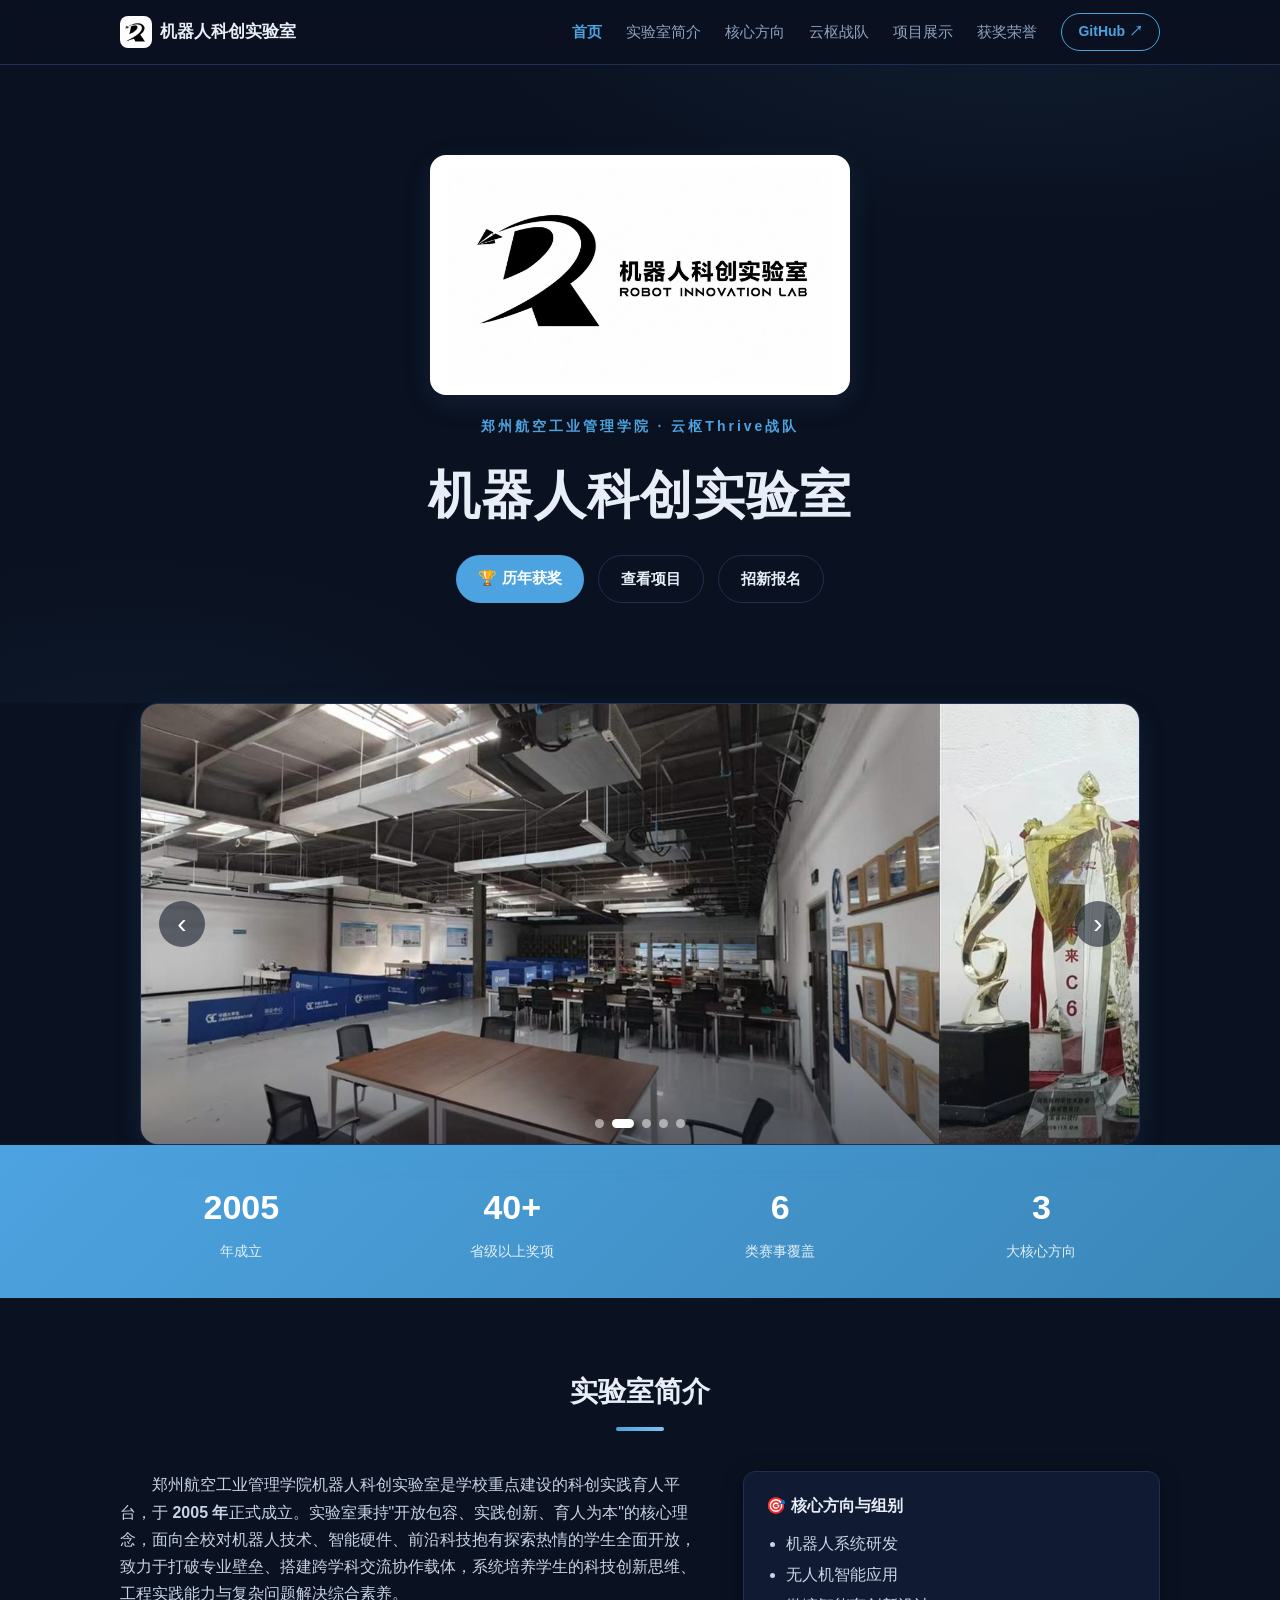
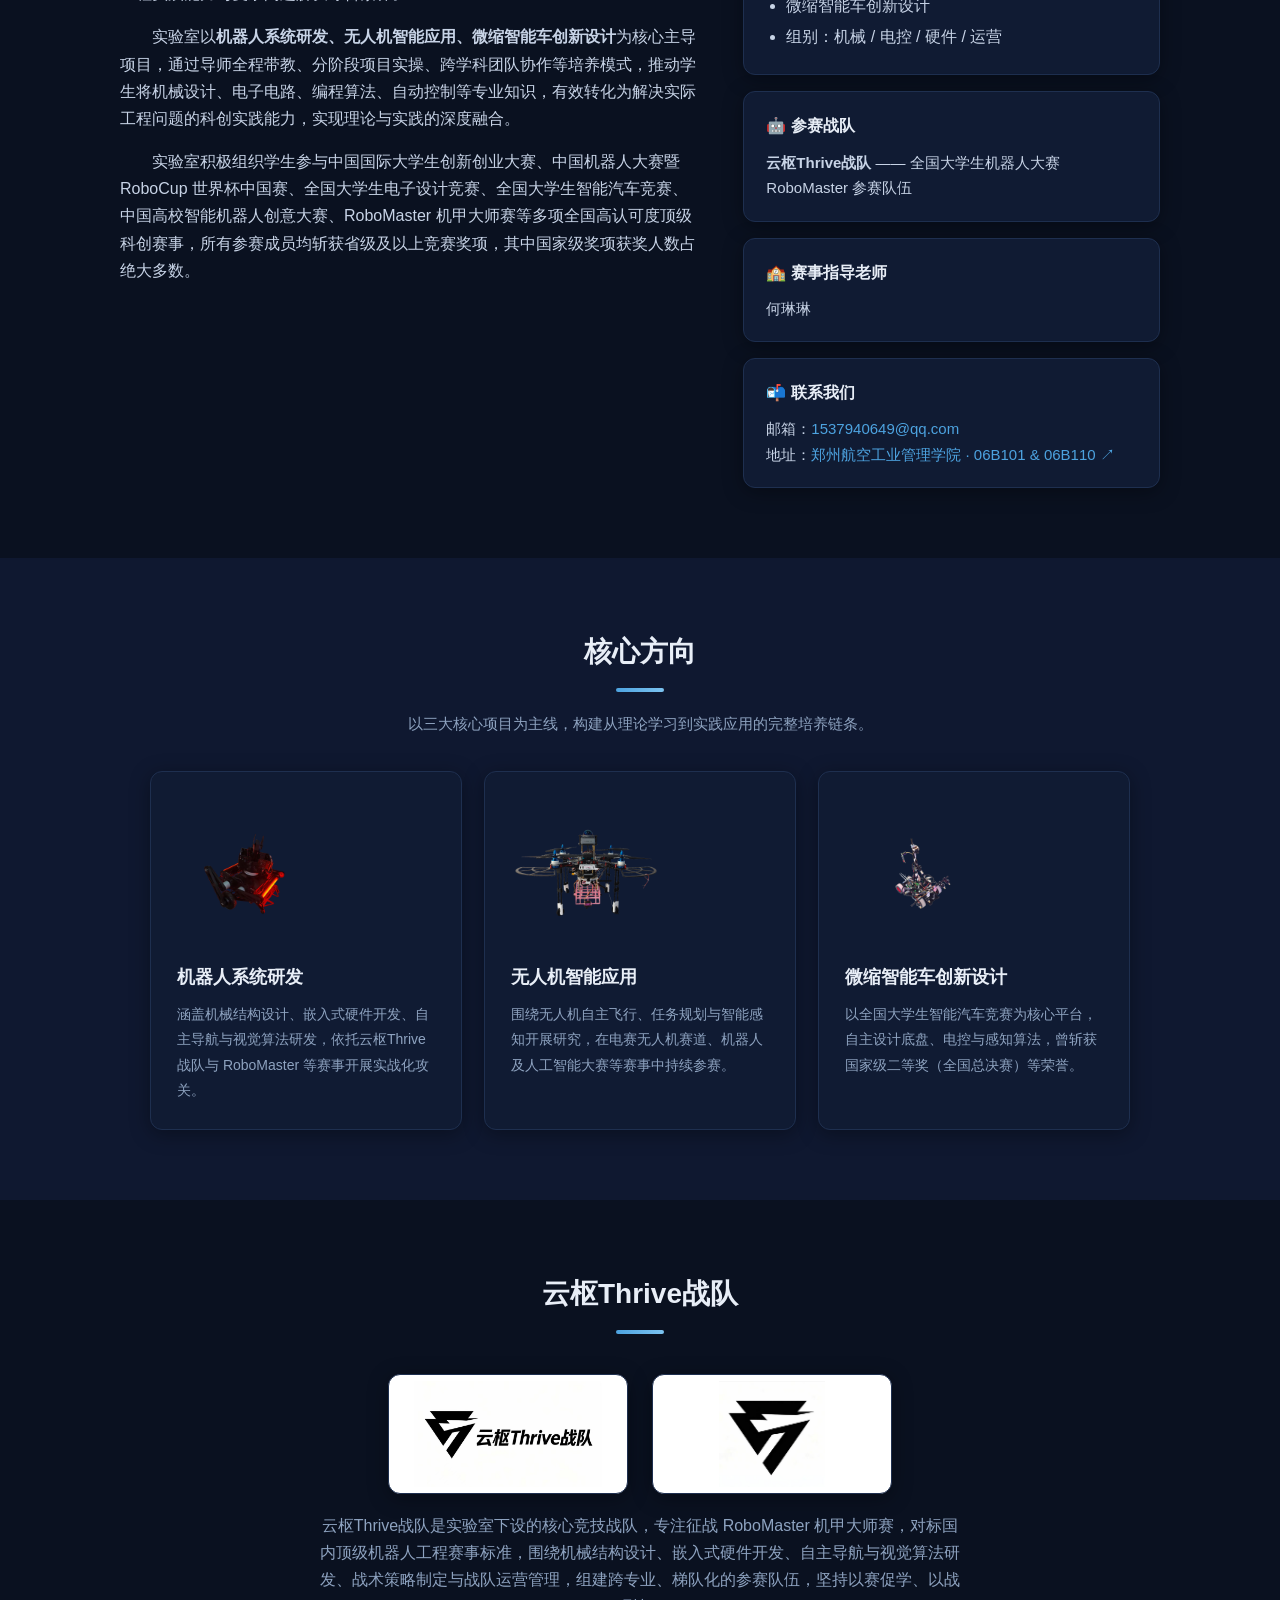
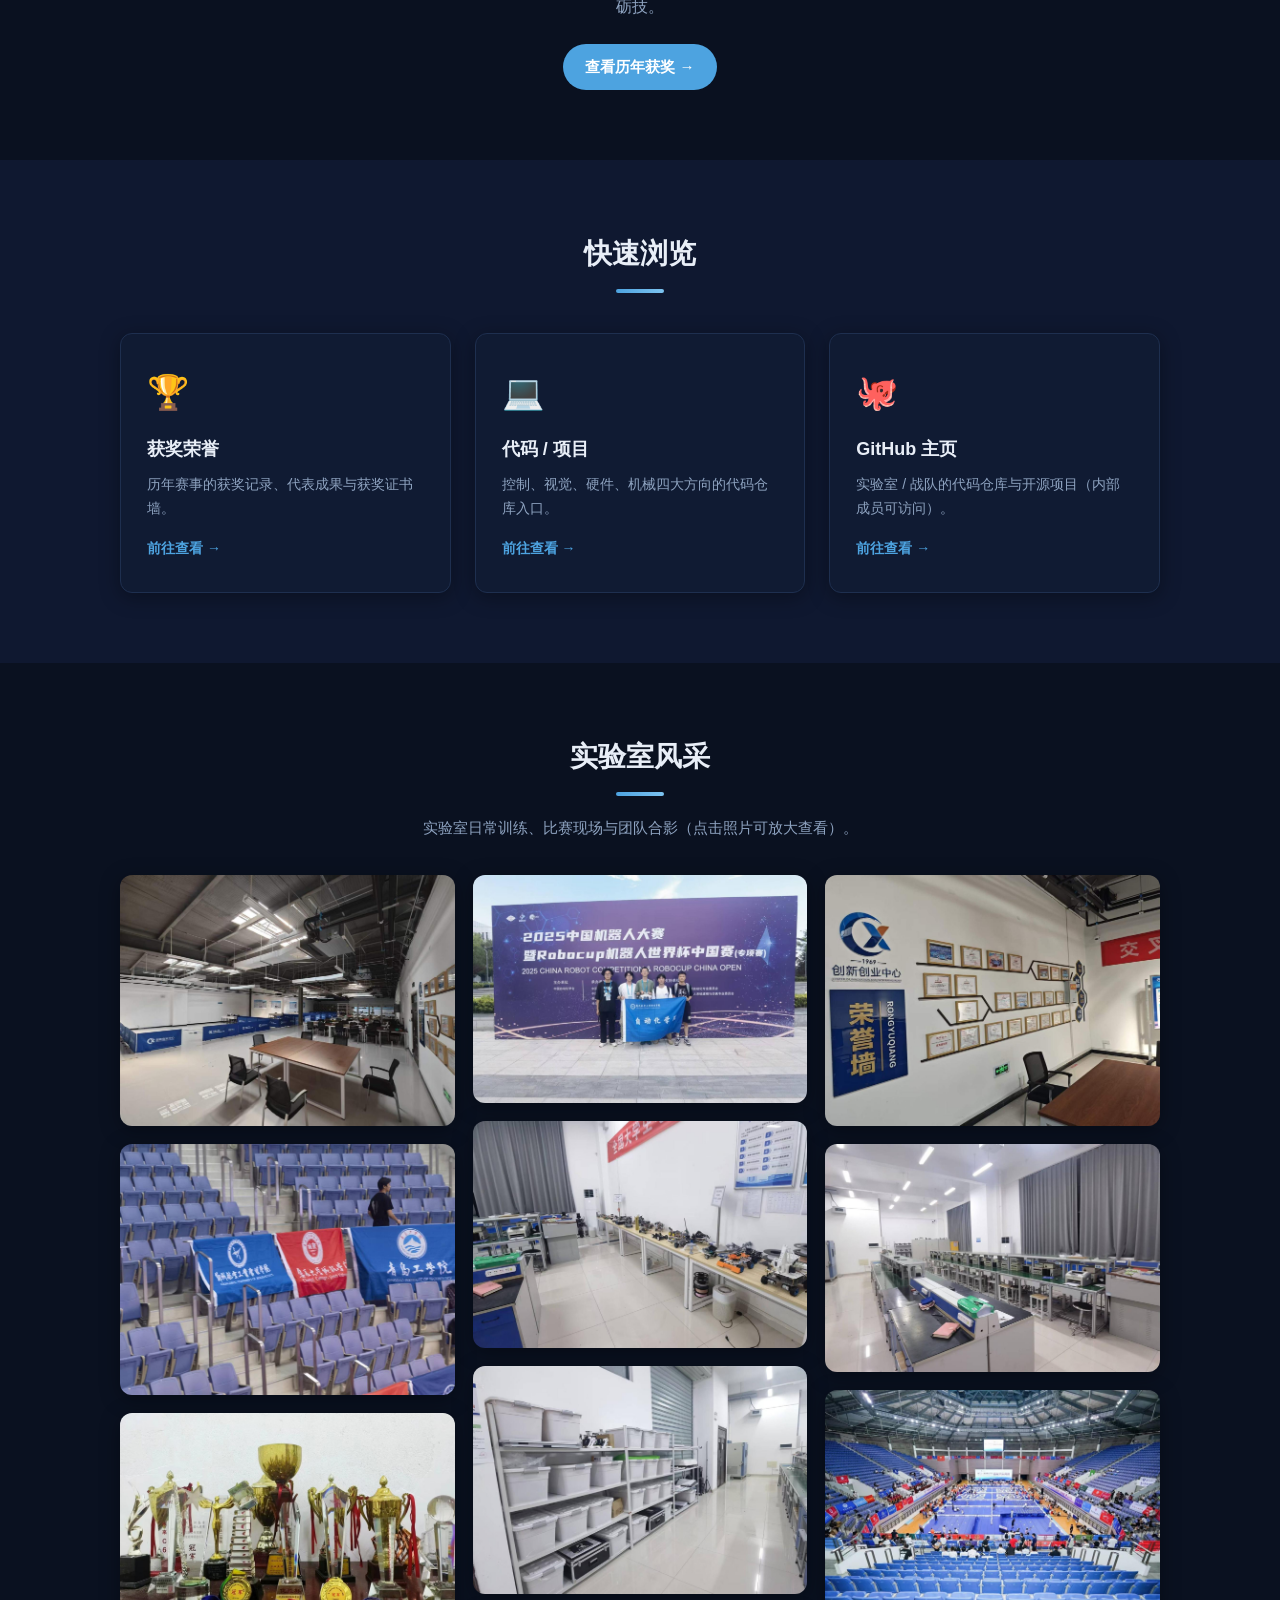
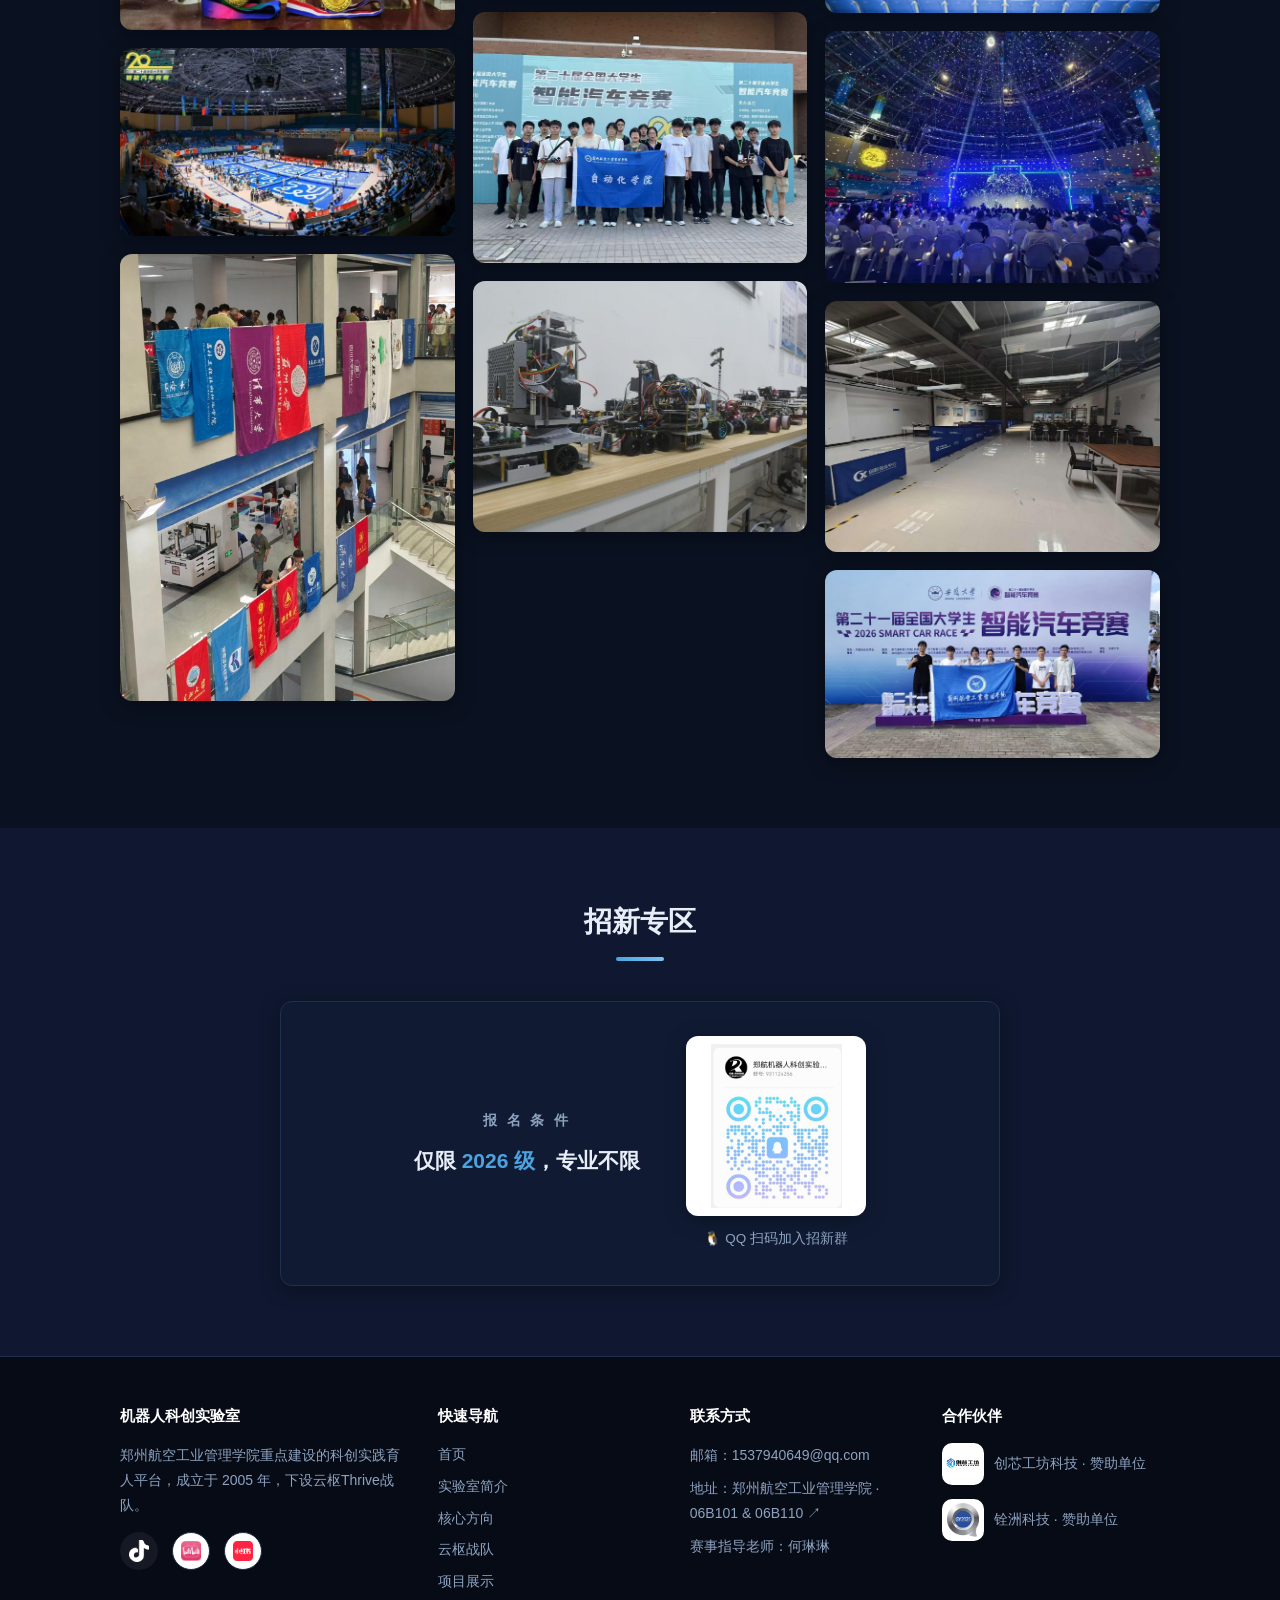
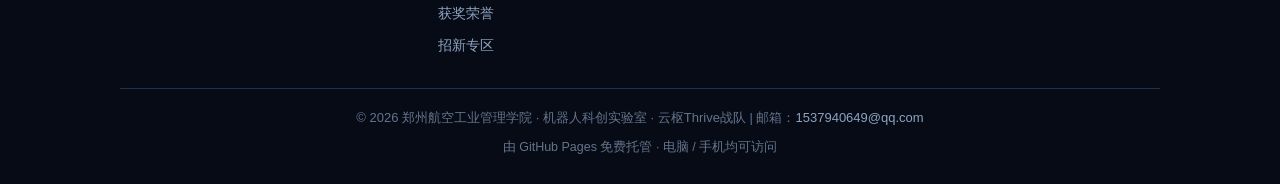
==== index.html @ 627572b0 "fix: 轮播间隔改3秒，统一缓存版本号20260906c强制刷新" ====
<!DOCTYPE html>
<html lang="zh-CN">
<head>
  <meta charset="UTF-8">
  <meta name="viewport" content="width=device-width, initial-scale=1.0">
  <meta name="description" content="郑州航空工业管理学院机器人科创实验室官方网站 - 实验室简介、核心方向、云枢Thrive战队、招新信息、项目与历年获奖">
  <meta property="og:type" content="website">
  <meta property="og:title" content="机器人科创实验室 - 官方网站">
  <meta property="og:description" content="郑州航空工业管理学院机器人科创实验室：成立于2005年，下设云枢Thrive战队，专注机器人研发、无人机与智能车创新。">
  <meta property="og:image" content="https://L-droid-dev.github.io/lab-website/assets/img/lab-logo-1.jpg">
  <title>机器人科创实验室 - 首页</title>
  <link rel="stylesheet" href="css/style.css?v=20260906c">
  <link rel="icon" type="image/png" href="assets/favicon.png">
</head>
<body>

  <!-- ===== 顶部导航栏 ===== -->
  <header class="navbar">
    <div class="container nav-inner">
      <a href="index.html" class="brand">
        <img src="assets/img/lab-logo-1.jpg" alt="实验室 logo" class="brand-logo">
        机器人科创实验室
      </a>
      <button class="nav-toggle" id="navToggle" aria-label="打开菜单">
        <span></span><span></span><span></span>
      </button>
      <nav class="nav-links" id="navLinks">
        <a href="index.html" class="active">首页</a>
        <a href="#about">实验室简介</a>
        <a href="#directions">核心方向</a>
        <a href="#team">云枢战队</a>
        <a href="projects.html">项目展示</a>
        <a href="awards.html">获奖荣誉</a>
        <a href="https://github.com/zua-robot-lab" target="_blank" rel="noopener" class="btn btn-small btn-outline">GitHub ↗</a>
      </nav>
    </div>
  </header>

  <!-- ===== 首屏 Hero ===== -->
  <section class="hero">
    <div class="container">
      <img src="assets/img/lab-logo-2.jpg" alt="机器人科创实验室 logo 横幅" class="hero-banner">
      <p class="hero-eyebrow">郑州航空工业管理学院 · 云枢Thrive战队</p>
      <h1 class="hero-title">机器人科创实验室</h1>
      <div class="hero-actions">
        <a href="awards.html" class="btn btn-primary">🏆 历年获奖</a>
        <a href="projects.html" class="btn btn-ghost">查看项目</a>
        <a href="#recruit" class="btn btn-ghost">招新报名</a>
      </div>
    </div>
  </section>

  <!-- ===== 轮播图 ===== -->
  <section class="carousel" id="carousel">
    <div class="carousel-viewport">
      <div class="carousel-track" id="carouselTrack">
        <!-- 👇 要换图片：改 src，或整行复制添加新的一张 -->
        <div class="carousel-slide"><img src="assets/img/gallery/1622046102595779a2933865a4399c82.jpg" alt="实验室风采"></div>
        <div class="carousel-slide"><img src="assets/img/gallery/607e001447861a676bf36ca4508459f2.jpg" alt="实验室风采"></div>
        <div class="carousel-slide"><img src="assets/img/gallery/a2d56725ee9b1a7707529a81a268dfa0.jpg" alt="实验室风采"></div>
        <div class="carousel-slide"><img src="assets/img/gallery/91e95498a0add13bedb8a5702f8fd29b.jpg" alt="实验室风采"></div>
        <div class="carousel-slide"><img src="assets/img/gallery/f1ce89382551fb1b0a209bb2c7991d9e.jpg" alt="实验室风采"></div>
      </div>
    </div>
    <button class="carousel-btn prev" aria-label="上一张">‹</button>
    <button class="carousel-btn next" aria-label="下一张">›</button>
    <div class="carousel-dots" id="carouselDots"></div>
  </section>

  <!-- ===== 数字统计条 ===== -->
  <section class="stats-band">
    <div class="container">
      <div class="stat"><strong>2005</strong><span>年成立</span></div>
      <div class="stat"><strong>40+</strong><span>省级以上奖项</span></div>
      <div class="stat"><strong>6</strong><span>类赛事覆盖</span></div>
      <div class="stat"><strong>3</strong><span>大核心方向</span></div>
    </div>
  </section>

  <!-- ===== 实验室简介 ===== -->
  <section id="about" class="section">
    <div class="container">
      <h2 class="section-title">实验室简介</h2>
      <div class="about-grid">
        <div class="about-text">
          <p>郑州航空工业管理学院机器人科创实验室是学校重点建设的科创实践育人平台，于 <strong>2005 年</strong>正式成立。实验室秉持"开放包容、实践创新、育人为本"的核心理念，面向全校对机器人技术、智能硬件、前沿科技抱有探索热情的学生全面开放，致力于打破专业壁垒、搭建跨学科交流协作载体，系统培养学生的科技创新思维、工程实践能力与复杂问题解决综合素养。</p>
          <p>实验室以<strong>机器人系统研发、无人机智能应用、微缩智能车创新设计</strong>为核心主导项目，通过导师全程带教、分阶段项目实操、跨学科团队协作等培养模式，推动学生将机械设计、电子电路、编程算法、自动控制等专业知识，有效转化为解决实际工程问题的科创实践能力，实现理论与实践的深度融合。</p>
          <p>实验室积极组织学生参与中国国际大学生创新创业大赛、中国机器人大赛暨 RoboCup 世界杯中国赛、全国大学生电子设计竞赛、全国大学生智能汽车竞赛、中国高校智能机器人创意大赛、RoboMaster 机甲大师赛等多项全国高认可度顶级科创赛事，所有参赛成员均斩获省级及以上竞赛奖项，其中国家级奖项获奖人数占绝大多数。</p>
        </div>
        <div class="about-facts">
          <div class="fact-card">
            <h3>🎯 核心方向与组别</h3>
            <ul>
              <li>机器人系统研发</li>
              <li>无人机智能应用</li>
              <li>微缩智能车创新设计</li>
              <li>组别：机械 / 电控 / 硬件 / 运营</li>
            </ul>
          </div>
          <div class="fact-card">
            <h3>🤖 参赛战队</h3>
            <p><strong>云枢Thrive战队</strong> —— 全国大学生机器人大赛 RoboMaster 参赛队伍</p>
          </div>
          <div class="fact-card">
            <h3>🏫 赛事指导老师</h3>
            <p>何琳琳</p>
          </div>
          <div class="fact-card">
            <h3>📬 联系我们</h3>
            <p>邮箱：<a href="mailto:1537940649@qq.com">1537940649@qq.com</a></p>
            <p>地址：<a href="https://uri.amap.com/search?keyword=郑州航空工业管理学院" target="_blank" rel="noopener">郑州航空工业管理学院 · 06B101 &amp; 06B110 ↗</a></p>
          </div>
        </div>
      </div>
    </div>
  </section>

  <!-- ===== 核心方向 ===== -->
  <section id="directions" class="section section-alt">
    <div class="container">
      <h2 class="section-title">核心方向</h2>
      <p class="section-sub">以三大核心项目为主线，构建从理论学习到实践应用的完整培养链条。</p>
      <div class="dir-grid">
        <div class="dir-card">
          <img src="assets/img/dir-robot.png" alt="机器人系统研发" class="dir-img" loading="lazy">
          <h3>机器人系统研发</h3>
          <p>涵盖机械结构设计、嵌入式硬件开发、自主导航与视觉算法研发，依托云枢Thrive战队与 RoboMaster 等赛事开展实战化攻关。</p>
        </div>
        <div class="dir-card">
          <img src="assets/img/dir-drone.png" alt="无人机智能应用" class="dir-img" loading="lazy">
          <h3>无人机智能应用</h3>
          <p>围绕无人机自主飞行、任务规划与智能感知开展研究，在电赛无人机赛道、机器人及人工智能大赛等赛事中持续参赛。</p>
        </div>
        <div class="dir-card">
          <img src="assets/img/dir-car.png" alt="微缩智能车创新设计" class="dir-img" loading="lazy">
          <h3>微缩智能车创新设计</h3>
          <p>以全国大学生智能汽车竞赛为核心平台，自主设计底盘、电控与感知算法，曾斩获国家级二等奖（全国总决赛）等荣誉。</p>
        </div>
      </div>
    </div>
  </section>

  <!-- ===== 云枢Thrive战队 ===== -->
  <section id="team" class="section">
    <div class="container">
      <h2 class="section-title">云枢Thrive战队</h2>
      <div class="team-logos">
        <img src="assets/img/team-logo-1.jpg" alt="云枢Thrive战队 logo" class="team-logo" loading="lazy">
        <img src="assets/img/team-logo-2.jpg" alt="云枢Thrive战队 logo" class="team-logo" loading="lazy">
      </div>
      <p class="team-desc">云枢Thrive战队是实验室下设的核心竞技战队，专注征战 RoboMaster 机甲大师赛，对标国内顶级机器人工程赛事标准，围绕机械结构设计、嵌入式硬件开发、自主导航与视觉算法研发、战术策略制定与战队运营管理，组建跨专业、梯队化的参赛队伍，坚持以赛促学、以战砺技。</p>
      <div class="team-section-center">
        <a href="awards.html" class="btn btn-primary">查看历年获奖 →</a>
      </div>
    </div>
  </section>

  <!-- ===== 快速浏览 ===== -->
  <section class="section section-alt">
    <div class="container">
      <h2 class="section-title">快速浏览</h2>
      <div class="quick-grid">
        <a href="awards.html" class="quick-card">
          <div class="quick-icon">🏆</div>
          <h3>获奖荣誉</h3>
          <p>历年赛事的获奖记录、代表成果与获奖证书墙。</p>
          <span class="quick-more">前往查看 →</span>
        </a>
        <a href="projects.html" class="quick-card">
          <div class="quick-icon">💻</div>
          <h3>代码 / 项目</h3>
          <p>控制、视觉、硬件、机械四大方向的代码仓库入口。</p>
          <span class="quick-more">前往查看 →</span>
        </a>
        <a href="https://github.com/zua-robot-lab" target="_blank" rel="noopener" class="quick-card">
          <div class="quick-icon">🐙</div>
          <h3>GitHub 主页</h3>
          <p>实验室 / 战队的代码仓库与开源项目（内部成员可访问）。</p>
          <span class="quick-more">前往查看 →</span>
        </a>
      </div>
    </div>
  </section>

  <!-- ===== 实验室风采 ===== -->
  <section class="section">
    <div class="container">
      <h2 class="section-title">实验室风采</h2>
      <p class="section-sub">实验室日常训练、比赛现场与团队合影（点击照片可放大查看）。</p>
      <div class="gallery-masonry">
        <figure class="gallery-item"><img src="assets/img/gallery/1622046102595779a2933865a4399c82.jpg" alt="实验室风采" loading="lazy"></figure>
        <figure class="gallery-item"><img src="assets/img/gallery/37e8f068929151799fdf192ed905f0a5.jpg" alt="实验室风采" loading="lazy"></figure>
        <figure class="gallery-item"><img src="assets/img/gallery/607e001447861a676bf36ca4508459f2.jpg" alt="实验室风采" loading="lazy"></figure>
        <figure class="gallery-item"><img src="assets/img/gallery/62ab1aff81f277ed5088214ea40089f0.jpg" alt="实验室风采" loading="lazy"></figure>
        <figure class="gallery-item"><img src="assets/img/gallery/6f1604701bdd7dcf270db2752335cc20.jpg" alt="实验室风采" loading="lazy"></figure>
        <figure class="gallery-item"><img src="assets/img/gallery/78f9bde95ee682f5d24beb70cfaaec24.jpg" alt="实验室风采" loading="lazy"></figure>
        <figure class="gallery-item"><img src="assets/img/gallery/795cd8607095e0f06ba9655705038f76.jpg" alt="实验室风采" loading="lazy"></figure>
        <figure class="gallery-item"><img src="assets/img/gallery/7b9f9757324134b3498728c1208ba8ed.jpg" alt="实验室风采" loading="lazy"></figure>
        <figure class="gallery-item"><img src="assets/img/gallery/8777b4212da26a26c0a91464d5ec68a4.jpg" alt="实验室风采" loading="lazy"></figure>
        <figure class="gallery-item"><img src="assets/img/gallery/91e95498a0add13bedb8a5702f8fd29b.jpg" alt="实验室风采" loading="lazy"></figure>
        <figure class="gallery-item"><img src="assets/img/gallery/922320fb560343dbbd4b50e61ccdb57e.jpg" alt="实验室风采" loading="lazy"></figure>
        <figure class="gallery-item"><img src="assets/img/gallery/955fe43c29093548200f99c9860f1082.jpg" alt="实验室风采" loading="lazy"></figure>
        <figure class="gallery-item"><img src="assets/img/gallery/a2d56725ee9b1a7707529a81a268dfa0.jpg" alt="实验室风采" loading="lazy"></figure>
        <figure class="gallery-item"><img src="assets/img/gallery/d7f4097d9269c1f4470c38bf7f187c0d.jpg" alt="实验室风采" loading="lazy"></figure>
        <figure class="gallery-item"><img src="assets/img/gallery/e035fa93b2d18a78f990a0e140b304e1.jpg" alt="实验室风采" loading="lazy"></figure>
        <figure class="gallery-item"><img src="assets/img/gallery/f1ce89382551fb1b0a209bb2c7991d9e.jpg" alt="实验室风采" loading="lazy"></figure>
      </div>
    </div>
  </section>

  <!-- ===== 招新专区 ===== -->
  <section id="recruit" class="section section-alt">
    <div class="container">
      <h2 class="section-title">招新专区</h2>
      <div class="recruit-box">
        <div class="recruit-info">
          <h3>报 名 条 件</h3>
          <p>仅限 <strong>2026 级</strong>，专业不限</p>
        </div>
        <div class="recruit-qr-box">
          <img src="assets/img/d8cf08fcaa5ed83e5030073ff7aa1e8b.jpg" alt="招新QQ群二维码" class="recruit-qr" loading="lazy">
          <p class="recruit-qr-note">🐧 QQ 扫码加入招新群</p>
        </div>
      </div>
    </div>
  </section>

  <!-- ===== 整合页脚 ===== -->
  <footer class="footer">
    <div class="container">
      <div class="footer-grid">
        <div class="footer-col">
          <h4>机器人科创实验室</h4>
          <p>郑州航空工业管理学院重点建设的科创实践育人平台，成立于 2005 年，下设云枢Thrive战队。</p>
          <div class="social-icons">
            <a href="https://www.douyin.com/search/53481824595" target="_blank" rel="noopener" class="s-douyin" title="抖音" aria-label="抖音"><img src="assets/img/抖音logo-white.png" alt="抖音"></a>
            <a href="https://space.bilibili.com/3706972599749395" target="_blank" rel="noopener" class="s-bilibili" title="哔哩哔哩" aria-label="哔哩哔哩"><img src="assets/img/B站logo.jpg" alt="哔哩哔哩"></a>
            <a href="https://www.xiaohongshu.com/search_result?keyword=49925651854" target="_blank" rel="noopener" class="s-xhs" title="小红书" aria-label="小红书"><img src="assets/img/小红书logo-crop.png" alt="小红书"></a>
          </div>
        </div>
        <div class="footer-col">
          <h4>快速导航</h4>
          <div class="f-links">
            <a href="index.html">首页</a>
            <a href="index.html#about">实验室简介</a>
            <a href="index.html#directions">核心方向</a>
            <a href="index.html#team">云枢战队</a>
            <a href="projects.html">项目展示</a>
            <a href="awards.html">获奖荣誉</a>
            <a href="index.html#recruit">招新专区</a>
          </div>
        </div>
        <div class="footer-col">
          <h4>联系方式</h4>
          <p>邮箱：<a href="mailto:1537940649@qq.com">1537940649@qq.com</a></p>
          <p>地址：<a href="https://uri.amap.com/search?keyword=郑州航空工业管理学院" target="_blank" rel="noopener">郑州航空工业管理学院 · 06B101 &amp; 06B110 ↗</a></p>
          <p>赛事指导老师：何琳琳</p>
        </div>
        <div class="footer-col">
          <h4>合作伙伴</h4>
          <div class="footer-partners">
            <div class="footer-partner">
              <img src="assets/img/partner-chuangxin.png" alt="创芯工坊 logo">
              <span>创芯工坊科技 · 赞助单位</span>
            </div>
            <div class="footer-partner">
              <img src="assets/img/partner-quanzhou.png" alt="铨洲科技 logo">
              <span>铨洲科技 · 赞助单位</span>
            </div>
          </div>
        </div>
      </div>
      <p class="footer-copy">© <span id="year"></span> 郑州航空工业管理学院 · 机器人科创实验室 · 云枢Thrive战队 | 邮箱：<a href="mailto:1537940649@qq.com">1537940649@qq.com</a></p>
      <p class="footer-sub">由 GitHub Pages 免费托管 · 电脑 / 手机均可访问</p>
    </div>
  </footer>

  <!-- 回到顶部 -->
  <button id="backToTop" class="back-to-top" aria-label="回到顶部">↑</button>

  <!-- 图片灯箱 -->
  <div id="lightbox" class="lightbox">
    <img id="lightboxImg" src="" alt="照片预览">
    <p id="lightboxCaption" class="lightbox-caption"></p>
  </div>

  <script src="js/main.js?v=20260906c"></script>
</body>
</html>
---- css/style.css ----
/* =========================================================
   机器人科创实验室 - 样式表
   深色科技风（借鉴 RoboMaster 官网：深海军蓝 + 亮青点缀）
   改主题：调整 :root 里的颜色变量即可
   ========================================================= */

:root {
  --accent: #4da3e0;            /* 主色调（柔和雾蓝） */
  --accent-dark: #3a86b8;       /* 主色调（深色，用于悬停） */
  --text: #e8eef7;              /* 正文颜色（近白） */
  --text-light: #8ea3c0;        /* 次要文字（浅蓝灰） */
  --bg: #0a1120;                /* 页面背景（深海军蓝） */
  --bg-alt: #0f1830;            /* 交替区块背景 */
  --card: #101b33;              /* 卡片背景 */
  --border: #1e2f4f;            /* 边框 */
  --radius: 12px;
  --shadow: 0 4px 20px rgba(0, 0, 0, 0.35);
  --shadow-hover: 0 8px 30px rgba(77, 163, 224, 0.10);
}

/* ---------- 基础重置 ---------- */
* { margin: 0; padding: 0; box-sizing: border-box; }

html { scroll-behavior: smooth; }

body {
  font-family: -apple-system, BlinkMacSystemFont, "Segoe UI", "PingFang SC",
    "Hiragino Sans GB", "Microsoft YaHei", "Helvetica Neue", Arial, sans-serif;
  color: var(--text);
  background: var(--bg);
  line-height: 1.7;
  -webkit-font-smoothing: antialiased;
}

a { color: var(--accent); text-decoration: none; }
a:hover { color: #86c6f2; }

img { max-width: 100%; display: block; }

.container {
  width: 100%;
  max-width: 1080px;
  margin: 0 auto;
  padding: 0 20px;
}

/* ---------- 顶部导航 ---------- */
.navbar {
  position: sticky;
  top: 0;
  z-index: 100;
  background: rgba(10, 17, 32, 0.9);
  backdrop-filter: blur(10px);
  border-bottom: 1px solid var(--border);
}

.nav-inner {
  display: flex;
  align-items: center;
  justify-content: space-between;
  height: 64px;
}

.brand {
  display: flex;
  align-items: center;
  gap: 8px;
  font-size: 17px;
  font-weight: 700;
  color: var(--text);
  white-space: nowrap;
}

.brand-logo {
  width: 32px;
  height: 32px;
  border-radius: 8px;
  object-fit: cover;
  flex-shrink: 0;
}

.nav-links {
  display: flex;
  align-items: center;
  gap: 24px;
}

.nav-links a:not(.btn) {
  color: var(--text-light);
  font-size: 15px;
  transition: color 0.2s;
}

.nav-links a:not(.btn):hover,
.nav-links a.active {
  color: var(--accent);
  font-weight: 600;
}

/* 汉堡按钮（手机端显示） */
.nav-toggle {
  display: none;
  flex-direction: column;
  gap: 5px;
  background: none;
  border: none;
  cursor: pointer;
  padding: 6px;
}

.nav-toggle span {
  width: 22px;
  height: 2px;
  background: var(--text);
  border-radius: 2px;
  transition: transform 0.25s, opacity 0.25s;
}

.nav-toggle.open span:nth-child(1) { transform: translateY(7px) rotate(45deg); }
.nav-toggle.open span:nth-child(2) { opacity: 0; }
.nav-toggle.open span:nth-child(3) { transform: translateY(-7px) rotate(-45deg); }

/* ---------- 按钮 ---------- */
.btn {
  display: inline-block;
  padding: 10px 22px;
  border-radius: 999px;
  font-size: 15px;
  font-weight: 600;
  transition: all 0.2s;
}

.btn-primary { background: var(--accent); color: #fff; }
.btn-primary:hover { background: var(--accent-dark); color: #fff; transform: translateY(-2px); box-shadow: 0 4px 18px rgba(77, 163, 224, 0.25); }

.btn-ghost {
  background: transparent;
  color: var(--text);
  border: 1.5px solid var(--border);
}
.btn-ghost:hover { border-color: var(--accent); color: var(--accent); }

.btn-outline {
  border: 1.5px solid var(--accent);
  color: var(--accent);
  padding: 6px 16px;
  font-size: 14px;
}
.btn-outline:hover { background: var(--accent); color: #fff; }

.btn-small { padding: 6px 16px; font-size: 14px; }

/* ---------- 首页 Hero ---------- */
.hero {
  text-align: center;
  padding: 90px 20px 100px;
  background:
    radial-gradient(1000px 400px at 80% -10%, rgba(77, 163, 224, 0.08), transparent 60%),
    radial-gradient(800px 400px at 10% 110%, rgba(77, 163, 224, 0.05), transparent 60%);
}

.hero-logo {
  width: 120px;
  height: 120px;
  margin: 0 auto 20px;
  border-radius: 24px;
  object-fit: cover;
  box-shadow: var(--shadow-hover);
  border: 3px solid #fff;
}

.hero-banner {
  max-width: 420px;
  width: 100%;
  margin: 0 auto 20px;
  border-radius: 16px;
  box-shadow: var(--shadow-hover);
  background: #fff;
  padding: 12px 18px;
}

.hero-eyebrow {
  color: var(--accent);
  font-weight: 600;
  letter-spacing: 3px;
  font-size: 14px;
  margin-bottom: 12px;
}

.hero-title {
  font-size: clamp(32px, 5vw, 52px);
  font-weight: 800;
  letter-spacing: 1px;
  margin-bottom: 16px;
}

.hero-sub {
  color: var(--text-light);
  font-size: clamp(15px, 2vw, 18px);
  max-width: 640px;
  margin: 0 auto 32px;
}

.hero-actions { display: flex; gap: 14px; justify-content: center; flex-wrap: wrap; }

/* ---------- 通用区块 ---------- */
.section { padding: 70px 0; }
.section-alt { background: var(--bg-alt); }

.section-title {
  font-size: 28px;
  font-weight: 700;
  text-align: center;
  margin-bottom: 40px;
  position: relative;
}

.section-title::after {
  content: "";
  display: block;
  width: 48px;
  height: 4px;
  border-radius: 2px;
  background: linear-gradient(90deg, var(--accent), #7cc3f0);
  margin: 12px auto 0;
}

.section-sub {
  text-align: center;
  color: var(--text-light);
  font-size: 14.5px;
  max-width: 640px;
  margin: -20px auto 34px;
}

.team-note {
  text-align: center;
  color: var(--text-light);
  font-size: 13.5px;
  margin-top: 20px;
}

/* ---------- 成员分组名单 ---------- */
.groups-grid {
  display: grid;
  grid-template-columns: repeat(3, 1fr);
  gap: 20px;
  max-width: 980px;
  margin: 0 auto;
}

.group-card {
  background: var(--card);
  border: 1px solid var(--border);
  border-radius: var(--radius);
  padding: 22px;
  box-shadow: var(--shadow);
}

.group-card h4 { font-size: 15.5px; margin-bottom: 14px; }

.name-tags { display: flex; flex-wrap: wrap; gap: 8px; }

.name-tag {
  font-size: 13px;
  padding: 4px 13px;
  border-radius: 999px;
  background: var(--bg-alt);
  border: 1px solid var(--border);
  color: var(--text-light);
}

.name-tags-center { justify-content: center; max-width: 820px; margin: 0 auto; }

/* ---------- 实验室简介 ---------- */
.about-grid {
  display: grid;
  grid-template-columns: 1.4fr 1fr;
  gap: 40px;
  align-items: start;
}

.about-text p { margin-bottom: 16px; color: #c7d3e6; text-indent: 2em; }

.about-facts { display: flex; flex-direction: column; gap: 16px; }

.fact-card {
  background: var(--card);
  border: 1px solid var(--border);
  border-radius: var(--radius);
  padding: 20px 22px;
  box-shadow: var(--shadow);
}

.fact-card h3 { font-size: 16px; margin-bottom: 10px; }

.fact-card ul { padding-left: 20px; }
.fact-card li { margin-bottom: 4px; color: #c7d3e6; }
.fact-card p { color: #c7d3e6; font-size: 15px; }

/* ---------- 快速导航卡片 ---------- */
.quick-grid {
  display: grid;
  grid-template-columns: repeat(3, 1fr);
  gap: 24px;
}

.quick-card {
  display: block;
  background: var(--card);
  border: 1px solid var(--border);
  border-radius: var(--radius);
  padding: 30px 26px;
  box-shadow: var(--shadow);
  transition: transform 0.2s, box-shadow 0.2s, border-color 0.2s;
}

.quick-card:hover {
  transform: translateY(-4px);
  box-shadow: var(--shadow-hover);
  border-color: var(--accent);
}

.quick-icon { font-size: 34px; margin-bottom: 12px; }
.quick-card h3 { font-size: 18px; margin-bottom: 8px; color: var(--text); }
.quick-card p { color: var(--text-light); font-size: 14px; margin-bottom: 14px; }

.quick-more { color: var(--accent); font-size: 14px; font-weight: 600; }

/* ---------- 团队成员 ---------- */
.team-grid {
  display: grid;
  grid-template-columns: repeat(4, 1fr);
  gap: 22px;
}

.member-card {
  background: var(--card);
  border: 1px solid var(--border);
  border-radius: var(--radius);
  padding: 26px 20px;
  text-align: center;
  box-shadow: var(--shadow);
  transition: transform 0.2s, box-shadow 0.2s;
}

.member-card:hover { transform: translateY(-4px); box-shadow: var(--shadow-hover); }

.avatar {
  width: 72px;
  height: 72px;
  margin: 0 auto 14px;
  border-radius: 50%;
  background: var(--bg-alt);
  border: 2px solid var(--border);
  display: flex;
  align-items: center;
  justify-content: center;
  font-size: 14px;
  color: var(--text-light);
  overflow: hidden;
}

.avatar img { width: 100%; height: 100%; object-fit: cover; }

.member-card h3 { font-size: 16.5px; margin-bottom: 4px; }

.member-role {
  font-size: 13px;
  color: var(--accent);
  font-weight: 600;
  margin-bottom: 8px;
}

.member-dir { font-size: 13.5px; color: var(--text-light); margin-bottom: 6px; }
.member-mail { font-size: 13px; }

/* ---------- 战队板块 ---------- */
.team-logos {
  display: flex;
  justify-content: center;
  align-items: center;
  gap: 24px;
  margin-bottom: 18px;
  flex-wrap: wrap;
}

.team-logo {
  width: 240px;
  height: 120px;
  object-fit: contain;
  border-radius: 12px;
  border: 1px solid var(--border);
  box-shadow: var(--shadow);
  background: #fff;
  padding: 6px;
}

.about-banner {
  display: block;
  max-width: 560px;
  width: 100%;
  margin: 0 auto 32px;
  border-radius: var(--radius);
  box-shadow: var(--shadow);
  background: #fff;
}

.team-desc {
  text-align: center;
  color: var(--text-light);
  max-width: 640px;
  margin: 0 auto 24px;
}

.team-subtitle {
  text-align: center;
  font-size: 22px;
  font-weight: 700;
  margin: 48px 0 24px;
}

.team-grid + .btn,
.team-desc + .btn { display: block; }

.team-section-center { text-align: center; }

/* ---------- 内页标题区 ---------- */
.page-header {
  padding: 60px 20px;
  text-align: center;
  background:
    radial-gradient(800px 300px at 50% -20%, rgba(77, 163, 224, 0.07), transparent 60%);
  border-bottom: 1px solid var(--border);
}

.page-header h1 { font-size: clamp(26px, 4vw, 36px); font-weight: 800; margin-bottom: 10px; }
.page-header p { color: var(--text-light); }

/* ---------- 项目卡片 ---------- */
.projects-grid {
  display: grid;
  grid-template-columns: repeat(2, 1fr);
  gap: 24px;
}

.project-card {
  border: 1px solid var(--border);
  border-radius: var(--radius);
  padding: 24px 26px;
  box-shadow: var(--shadow);
  transition: transform 0.2s, box-shadow 0.2s;
  display: flex;
  flex-direction: column;
}

.project-card:hover { transform: translateY(-4px); box-shadow: var(--shadow-hover); }

.project-top {
  display: flex;
  align-items: center;
  justify-content: space-between;
  gap: 10px;
  margin-bottom: 10px;
}

.project-top h3 { font-size: 18px; }

.badge {
  flex-shrink: 0;
  font-size: 12px;
  font-weight: 600;
  padding: 3px 10px;
  border-radius: 999px;
  background: rgba(77, 163, 224, 0.15);
  color: #86c6f2;
}

.badge-green { background: rgba(74, 222, 128, 0.15); color: #4ade80; }
.badge-blue  { background: rgba(56, 189, 248, 0.15); color: #38bdf8; }

.project-desc { color: var(--text-light); font-size: 14.5px; margin-bottom: 16px; flex-grow: 1; }

.tags { display: flex; flex-wrap: wrap; gap: 8px; margin-bottom: 18px; }

.tag {
  font-size: 12.5px;
  padding: 3px 12px;
  border-radius: 999px;
  background: var(--bg-alt);
  border: 1px solid var(--border);
  color: var(--text-light);
}

.project-links { display: flex; gap: 18px; font-size: 14px; font-weight: 600; }

/* ---------- 四宫格（项目页四大方向） ---------- */
.quad-grid {
  display: grid;
  grid-template-columns: repeat(2, 1fr);
  gap: 24px;
  max-width: 880px;
  margin: 0 auto;
  align-items: start;
}

.quad-card-wrap {
  display: flex;
  flex-direction: column;
  gap: 12px;
}

.quad-link {
  display: block;
  text-align: center;
  font-size: 14px;
  font-weight: 600;
  color: var(--accent);
  border: 1.5px dashed var(--accent);
  border-radius: 999px;
  padding: 9px 16px;
  transition: all 0.2s;
}

.quad-link:hover { background: var(--accent); color: #fff; }

.quad-card {
  display: block;
  background: var(--card);
  border: 1px solid var(--border);
  border-radius: var(--radius);
  padding: 44px 30px;
  box-shadow: var(--shadow);
  text-align: center;
  transition: transform 0.2s, box-shadow 0.2s, border-color 0.2s;
}

.quad-card:hover {
  transform: translateY(-4px);
  box-shadow: var(--shadow-hover);
  border-color: var(--accent);
}

.quad-icon { font-size: 42px; margin-bottom: 14px; }

.quad-card h3 { font-size: 22px; margin-bottom: 10px; color: var(--text); }

.quad-card p { color: var(--text-light); font-size: 14px; margin-bottom: 16px; }

.quad-more { color: var(--accent); font-size: 14px; font-weight: 600; }

/* ---------- 成果统计 ---------- */
.stats-row {
  display: flex;
  justify-content: center;
  gap: 60px;
  flex-wrap: wrap;
}

.stat { text-align: center; }

.stat strong {
  display: block;
  font-size: 36px;
  font-weight: 800;
  color: var(--accent);
}

.stat span { color: var(--text-light); font-size: 14px; }

/* ---------- 代表成果 ---------- */
.feature-award {
  display: flex;
  gap: 22px;
  align-items: flex-start;
  max-width: 760px;
  margin: 0 auto;
  background: linear-gradient(135deg, rgba(77, 163, 224, 0.06), rgba(77, 163, 224, 0.02));
  border: 1.5px solid var(--accent);
  border-radius: var(--radius);
  padding: 28px 30px;
  box-shadow: var(--shadow);
}

.feature-award-icon { font-size: 44px; line-height: 1; }

.feature-award h3 { font-size: 18px; margin-bottom: 6px; }

.feature-award-meta {
  color: var(--accent);
  font-size: 14px;
  font-weight: 600;
  margin-bottom: 10px;
}

.feature-award-desc { color: var(--text-light); font-size: 14.5px; margin-bottom: 12px; }

.feature-award-links { display: flex; gap: 18px; font-size: 14px; font-weight: 600; }

/* ---------- 获奖列表 ---------- */
.year {
  font-size: 20px;
  font-weight: 700;
  margin: 36px 0 16px;
  padding-left: 14px;
  border-left: 4px solid var(--accent);
}

.year:first-child { margin-top: 0; }

.award-list { list-style: none; }

.award-item {
  padding: 18px 20px;
  margin-bottom: 14px;
  border: 1px solid var(--border);
  border-radius: var(--radius);
  background: var(--card);
  transition: box-shadow 0.2s;
}

.award-item:hover { box-shadow: var(--shadow); }

.award-name { font-size: 15.5px; font-weight: 600; margin-bottom: 4px; }
.award-team { font-size: 14px; color: var(--text-light); margin-bottom: 4px; }
.award-venue { font-size: 14px; color: var(--accent); margin-bottom: 8px; }

.award-links { display: flex; gap: 18px; font-size: 13.5px; font-weight: 600; }

/* ---------- 合作伙伴 ---------- */
.partners { padding: 60px 0 70px; background: var(--bg-alt); }

.partner-row { display: flex; justify-content: center; }

.partner-card {
  display: flex;
  align-items: center;
  gap: 18px;
  background: var(--card);
  border: 1px solid var(--border);
  border-radius: var(--radius);
  padding: 20px 30px;
  box-shadow: var(--shadow);
}

.partner-logo {
  width: 64px;
  height: 64px;
  object-fit: contain;
  border-radius: 12px;
  flex-shrink: 0;
}

.partner-logo-text {
  display: flex;
  align-items: center;
  justify-content: center;
  font-size: 28px;
  background: var(--bg-alt);
  border: 1px solid var(--border);
}

.partner-row { gap: 20px; flex-wrap: wrap; }

.partner-info h3 { font-size: 16px; margin-bottom: 2px; }
.partner-info p { color: var(--text-light); font-size: 13.5px; }

/* ---------- 获奖证书墙 ---------- */
.cert-grid {
  display: grid;
  grid-template-columns: repeat(auto-fill, minmax(230px, 1fr));
  gap: 18px;
}

.cert-item {
  border: 1px solid var(--border);
  border-radius: var(--radius);
  overflow: hidden;
  box-shadow: var(--shadow);
  background: #fff;
}

.cert-item img {
  width: 100%;
  height: 170px;
  object-fit: cover;
  display: block;
}

/* 证书完整显示（不被裁切），点击可查看原图 */
.cert-item a { display: block; line-height: 0; }

.cert-item img.cert-full {
  height: 300px;
  object-fit: contain;
  background: #fff;
  cursor: zoom-in;
}

.cert-item figcaption {
  padding: 10px 12px;
  font-size: 13px;
  color: #64748b;
  text-align: center;
}

.cert-placeholder {
  height: 170px;
  display: flex;
  flex-direction: column;
  align-items: center;
  justify-content: center;
  gap: 4px;
  color: var(--text-light);
  font-size: 14px;
  text-align: center;
  background: var(--bg-alt);
  border: 1.5px dashed var(--border);
}

.cert-placeholder small { font-size: 12px; opacity: 0.8; }

/* ---------- 关注我们（媒体平台） ---------- */
.media-grid {
  display: grid;
  grid-template-columns: repeat(3, 1fr);
  gap: 22px;
  max-width: 880px;
  margin: 0 auto;
}

.media-card {
  display: block;
  background: var(--card);
  border: 1px solid var(--border);
  border-radius: var(--radius);
  padding: 30px 24px;
  text-align: center;
  box-shadow: var(--shadow);
  transition: transform 0.2s, box-shadow 0.2s, border-color 0.2s;
}

.media-card:hover { transform: translateY(-4px); box-shadow: var(--shadow-hover); border-color: var(--accent); }

.media-icon {
  width: 56px;
  height: 56px;
  margin: 0 auto 14px;
  border-radius: 50%;
  display: flex;
  align-items: center;
  justify-content: center;
  overflow: hidden;
  padding: 11px;
}

.media-douyin { background: #161823; }
.media-bilibili { background: #fb7299; }
.media-xhs { background: #ff2442; }

.media-icon img { width: 100%; height: 100%; object-fit: contain; }

.media-card h3 { font-size: 17px; margin-bottom: 6px; color: var(--text); }
.media-card p { color: var(--text-light); font-size: 13.5px; margin-bottom: 14px; }

.media-btn {
  display: inline-block;
  font-size: 13.5px;
  font-weight: 600;
  color: var(--accent);
  border: 1.5px solid var(--accent);
  border-radius: 999px;
  padding: 5px 16px;
  transition: all 0.2s;
}

.media-card:hover .media-btn { background: var(--accent); color: #fff; }

/* 页脚社交图标 */
.social-icons {
  display: flex;
  justify-content: center;
  gap: 14px;
  margin-top: 12px;
}

.social-icons a {
  width: 38px;
  height: 38px;
  border-radius: 50%;
  display: flex;
  align-items: center;
  justify-content: center;
  overflow: hidden;
  padding: 8px;
  transition: transform 0.2s;
}

.social-icons a:hover { transform: translateY(-2px); }
.social-icons .s-douyin { background: #161823; }
.social-icons .s-bilibili { background: #fff; border: 1px solid var(--border); }
.social-icons .s-xhs { background: #fff; border: 1px solid var(--border); }
.social-icons img { width: 100%; height: 100%; object-fit: contain; }

/* ---------- 页脚（整合版） ---------- */
.footer {
  border-top: 1px solid var(--border);
  padding: 46px 20px 26px;
  background: #060b16;
  color: #b6c6dd;
  font-size: 14px;
}

.footer-grid {
  display: grid;
  grid-template-columns: 1.3fr 1fr 1fr 1fr;
  gap: 34px;
  max-width: 1080px;
  margin: 0 auto 30px;
}

.footer-col h4 {
  color: #fff;
  font-size: 15px;
  margin-bottom: 14px;
  font-weight: 700;
}

.footer-col p { color: #8ea3c0; line-height: 1.8; margin-bottom: 8px; }
.footer-col a { color: #8ea3c0; transition: color 0.2s; }
.footer-col a:hover { color: #86c6f2; }

.footer-col .f-links { display: flex; flex-direction: column; gap: 8px; }

.footer-partners { display: flex; flex-direction: column; gap: 14px; }

.footer-partner {
  display: flex;
  align-items: center;
  gap: 10px;
  color: #8ea3c0;
}

.footer-partner img {
  width: 42px;
  height: 42px;
  object-fit: contain;
  background: #fff;
  border-radius: 10px;
  padding: 4px;
}

.footer-copy {
  border-top: 1px solid #1e2f4f;
  padding-top: 18px;
  text-align: center;
  color: #64748b;
  font-size: 13px;
}

.footer-copy a { color: #8ea3c0; }

.footer .footer-sub { margin-top: 8px; text-align: center; color: #64748b; font-size: 12.5px; }

/* 页脚社交图标（深色背景版） */
.footer .social-icons { justify-content: flex-start; margin-top: 14px; }
.footer .social-icons a:hover { transform: translateY(-2px); filter: brightness(1.15); }

/* ---------- 轮播图 ---------- */
.carousel {
  position: relative;
  max-width: 1000px;
  margin: 0 auto;
  border-radius: 18px;
  overflow: hidden;
  box-shadow: var(--shadow-hover);
  border: 1px solid var(--border);
}

.carousel-viewport { overflow: hidden; }

.carousel-track { display: flex; transition: transform 0.6s ease; }

.carousel-slide {
  flex: 0 0 100%;
  position: relative;
  height: 440px;
}

.carousel-slide img { width: 100%; height: 100%; object-fit: cover; display: block; }

.carousel-slide::after {
  content: "";
  position: absolute;
  inset: 0;
  background: linear-gradient(180deg, transparent 60%, rgba(10, 17, 32, 0.45));
  pointer-events: none;
}

.carousel-btn {
  position: absolute;
  top: 50%;
  transform: translateY(-50%);
  width: 46px;
  height: 46px;
  border-radius: 50%;
  border: none;
  background: rgba(10, 17, 32, 0.55);
  color: #fff;
  font-size: 28px;
  cursor: pointer;
  z-index: 10;
  display: flex;
  align-items: center;
  justify-content: center;
  line-height: 1;
  transition: background 0.2s;
}

.carousel-btn:hover { background: rgba(77, 163, 224, 0.9); }
.carousel-btn.prev { left: 18px; }
.carousel-btn.next { right: 18px; }

.carousel-dots {
  position: absolute;
  bottom: 16px;
  left: 0;
  right: 0;
  display: flex;
  justify-content: center;
  gap: 8px;
  z-index: 10;
}

.carousel-dots button {
  width: 9px;
  height: 9px;
  border-radius: 50%;
  border: none;
  background: rgba(255, 255, 255, 0.5);
  cursor: pointer;
  padding: 0;
  transition: all 0.25s;
}

.carousel-dots button.active { background: #fff; width: 22px; border-radius: 5px; }

/* ---------- 数字统计条 ---------- */
.stats-band {
  background: linear-gradient(135deg, var(--accent), var(--accent-dark));
  padding: 34px 20px;
}

.stats-band .container {
  display: flex;
  justify-content: space-around;
  flex-wrap: wrap;
  gap: 24px;
  text-align: center;
}

.stats-band .stat strong { color: #fff; font-size: 34px; }
.stats-band .stat span { color: rgba(255, 255, 255, 0.85); }

/* ---------- 核心方向 ---------- */
.dir-grid {
  display: grid;
  grid-template-columns: repeat(3, 1fr);
  gap: 22px;
  max-width: 980px;
  margin: 0 auto;
}

.dir-card {
  background: var(--card);
  border: 1px solid var(--border);
  border-radius: var(--radius);
  padding: 26px;
  box-shadow: var(--shadow);
  transition: transform 0.2s, box-shadow 0.2s;
}

.dir-card:hover { transform: translateY(-4px); box-shadow: var(--shadow-hover); }

.dir-img {
  width: 150px;
  height: 150px;
  object-fit: contain;
  margin: 0 0 14px;
  display: block;
}

.dir-card h3 { font-size: 18px; margin-bottom: 10px; }
.dir-card p { color: var(--text-light); font-size: 14px; line-height: 1.8; }

/* ---------- 招新专区（简洁版） ---------- */
.recruit-box {
  display: flex;
  align-items: center;
  justify-content: center;
  gap: 46px;
  max-width: 720px;
  margin: 0 auto;
  background: var(--card);
  border: 1px solid var(--border);
  border-radius: var(--radius);
  padding: 34px 46px;
  box-shadow: var(--shadow);
  flex-wrap: wrap;
}

.recruit-info { text-align: center; }
.recruit-info h3 { font-size: 14px; color: var(--text-light); font-weight: 600; letter-spacing: 3px; margin-bottom: 10px; }
.recruit-info p { font-size: 21px; font-weight: 700; color: var(--text); }
.recruit-info p strong { color: var(--accent); }

.recruit-qr-box { text-align: center; }
.recruit-qr {
  width: 180px;
  height: 180px;
  object-fit: contain;
  border-radius: 12px;
  background: #fff;
  box-shadow: var(--shadow);
  display: block;
  padding: 8px;
}
.recruit-qr-note { margin-top: 12px; color: var(--text-light); font-size: 13.5px; }

/* ---------- 实验室风采（瀑布流） ---------- */
.gallery-masonry {
  columns: 3 240px;
  column-gap: 18px;
}

.gallery-item {
  break-inside: avoid;
  margin-bottom: 18px;
  border-radius: var(--radius);
  overflow: hidden;
  box-shadow: var(--shadow);
  cursor: zoom-in;
  transition: transform 0.2s;
}

.gallery-item:hover { transform: translateY(-3px); }
.gallery-item img { width: 100%; display: block; }

/* ---------- 灯箱（图片放大预览） ---------- */
.lightbox {
  position: fixed;
  inset: 0;
  background: rgba(0, 0, 0, 0.88);
  display: none;
  align-items: center;
  justify-content: center;
  z-index: 300;
  cursor: zoom-out;
}

.lightbox.open { display: flex; }

.lightbox img {
  max-width: 92vw;
  max-height: 88vh;
  border-radius: 8px;
  box-shadow: 0 10px 50px rgba(0, 0, 0, 0.6);
}

.lightbox-caption {
  position: fixed;
  bottom: 24px;
  left: 0;
  right: 0;
  text-align: center;
  color: #e2e8f0;
  font-size: 14px;
  z-index: 301;
}

/* ---------- 回到顶部 ---------- */
.back-to-top {
  position: fixed;
  right: 22px;
  bottom: 22px;
  width: 44px;
  height: 44px;
  border-radius: 50%;
  border: none;
  background: var(--accent);
  color: #fff;
  font-size: 19px;
  cursor: pointer;
  box-shadow: var(--shadow-hover);
  opacity: 0;
  visibility: hidden;
  transition: opacity 0.25s, visibility 0.25s, background 0.2s;
  z-index: 150;
}

.back-to-top.show { opacity: 1; visibility: visible; }
.back-to-top:hover { background: var(--accent-dark); }

/* ---------- 响应式（手机端） ---------- */
@media (max-width: 860px) {
  .about-grid { grid-template-columns: 1fr; }
  .quick-grid { grid-template-columns: 1fr; }
  .projects-grid { grid-template-columns: 1fr; }
  .team-grid { grid-template-columns: repeat(2, 1fr); }
  .groups-grid { grid-template-columns: 1fr; }
  .quad-grid { grid-template-columns: 1fr; }
  .media-grid { grid-template-columns: 1fr; }
  .dir-grid { grid-template-columns: 1fr; }
  .footer-grid { grid-template-columns: 1fr 1fr; gap: 24px; }
  .gallery-masonry { columns: 2 150px; }
  .recruit-box { flex-direction: column; padding: 28px 20px; gap: 28px; }

  /* 手机端菜单 */
  .nav-toggle { display: flex; }

  .nav-links {
    position: absolute;
    top: 64px;
    left: 0;
    right: 0;
    flex-direction: column;
    align-items: stretch;
    gap: 0;
    background: var(--bg);
    border-bottom: 1px solid var(--border);
    display: none;
    padding: 10px 20px 18px;
  }

  .nav-links.open { display: flex; }

  .nav-links a:not(.btn) { padding: 12px 4px; border-bottom: 1px solid var(--bg-alt); }
  .nav-links .btn { margin-top: 12px; text-align: center; }

  .section { padding: 50px 0; }
  .hero { padding: 60px 20px 70px; }
  .stats-row { gap: 30px; }
  .feature-award { flex-direction: column; align-items: center; text-align: center; padding: 22px 20px; }
  .feature-award-links { justify-content: center; }
  .hero-logo { width: 96px; height: 96px; }
  .team-logo { width: 180px; height: 90px; }
  .partner-card { flex-direction: column; text-align: center; padding: 18px 20px; }
  .carousel-slide { height: 250px; }
  .carousel-btn { width: 38px; height: 38px; font-size: 22px; }
  .carousel-btn.prev { left: 10px; }
  .carousel-btn.next { right: 10px; }
  .carousel { border-radius: 12px; }
}

@media (max-width: 480px) {
  .footer-grid { grid-template-columns: 1fr; }
  .gallery-masonry { columns: 1; }
}
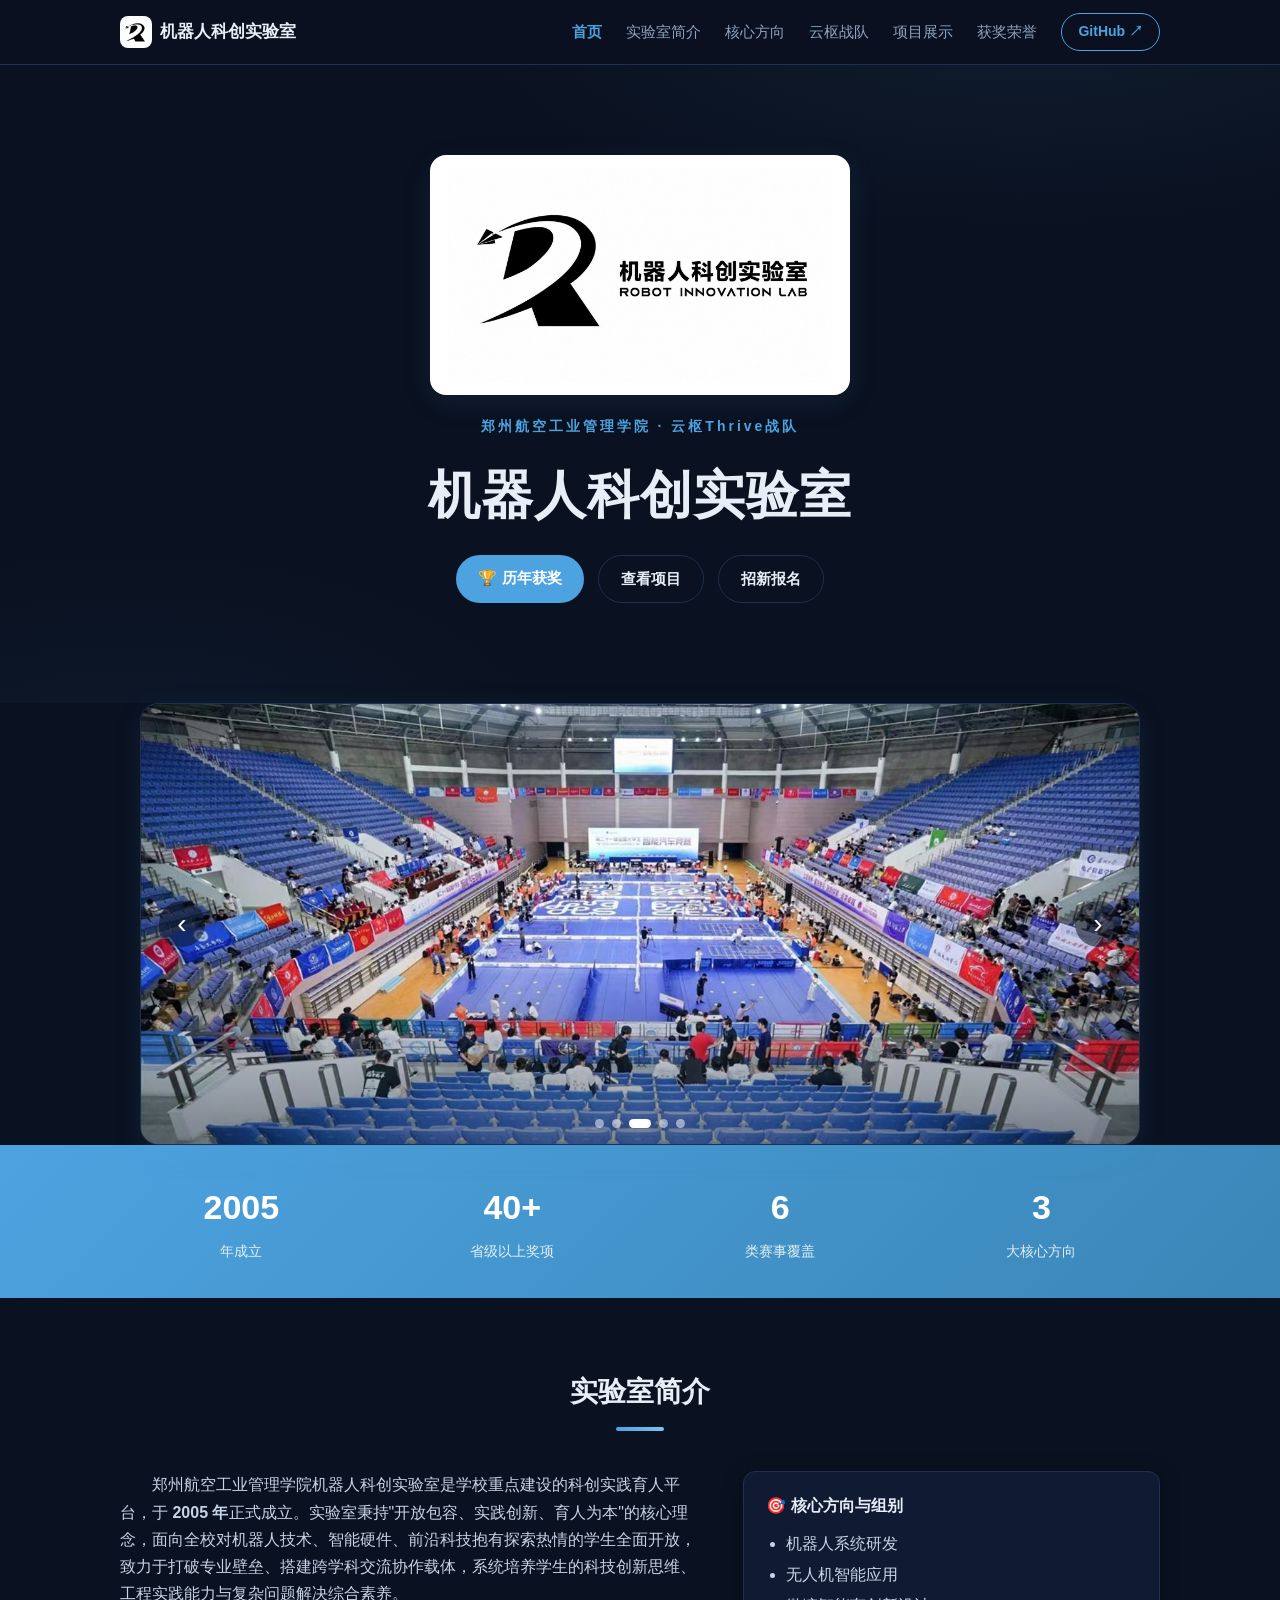
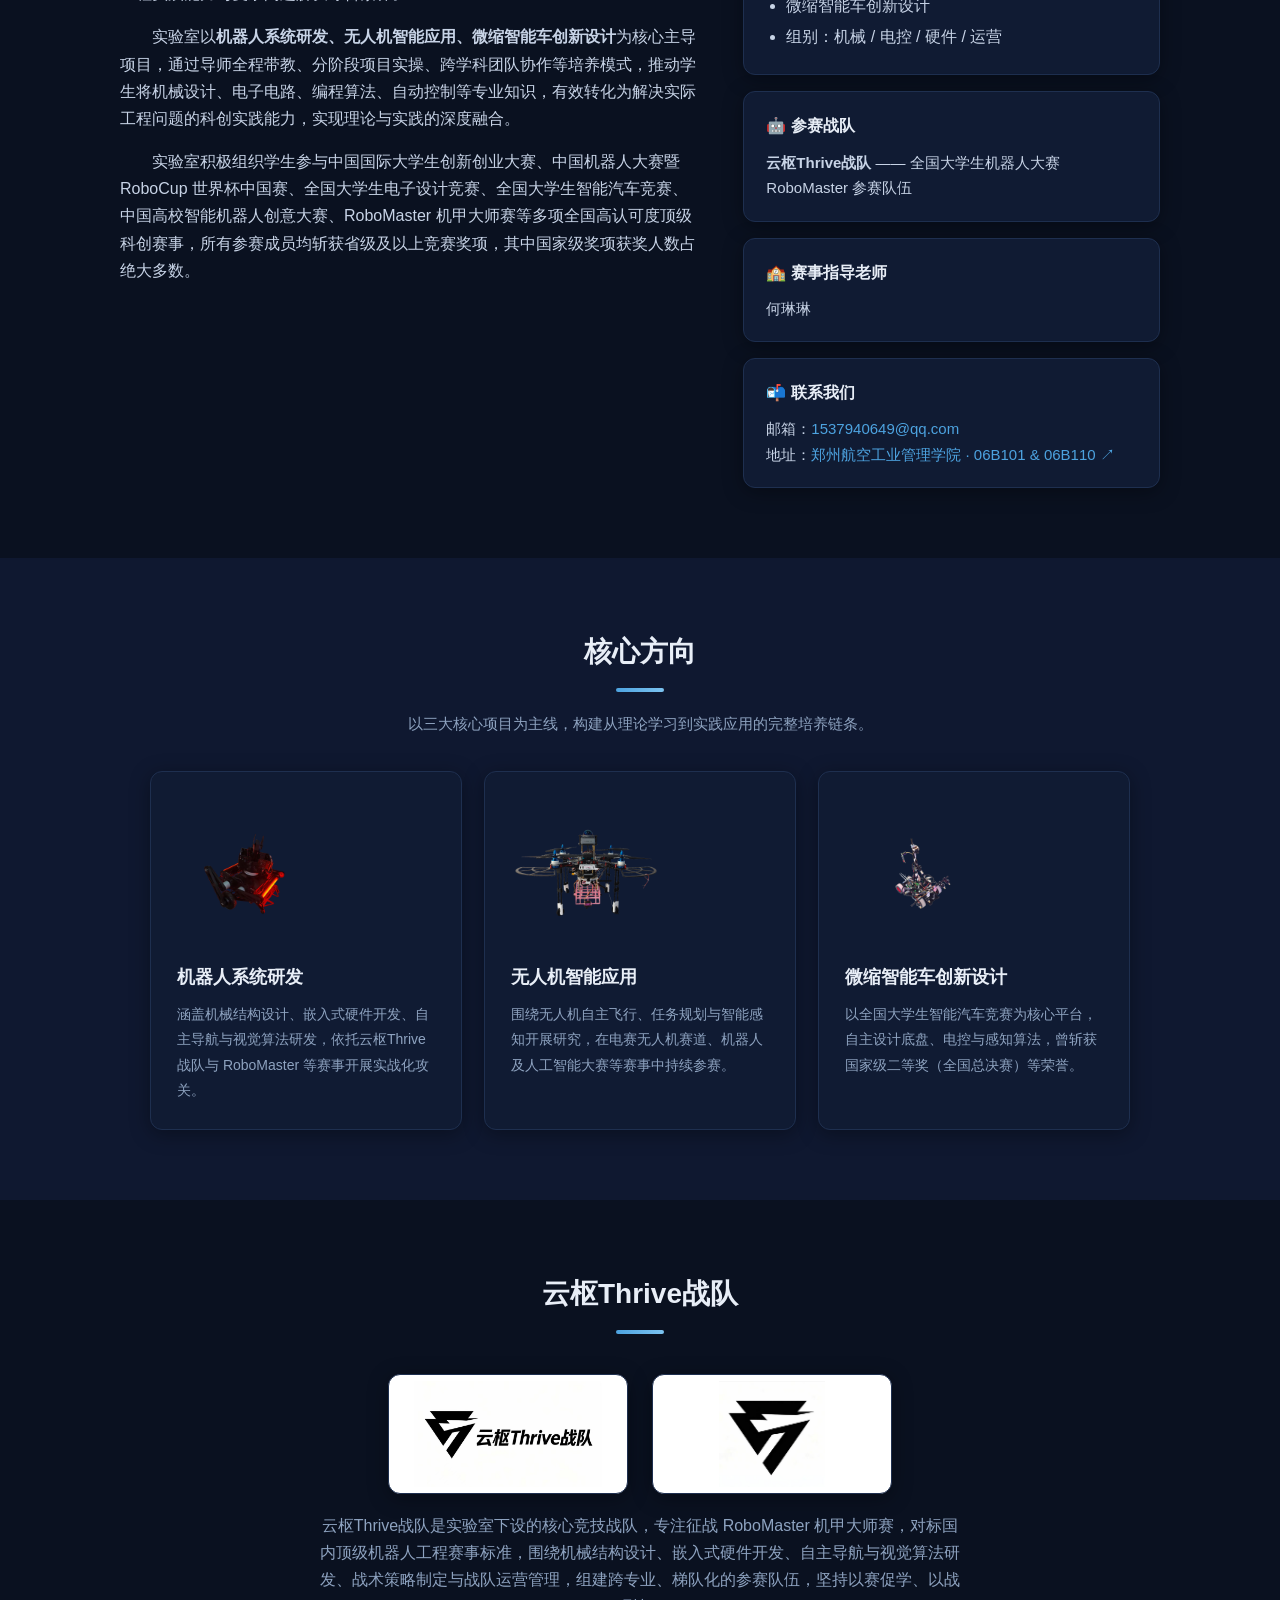
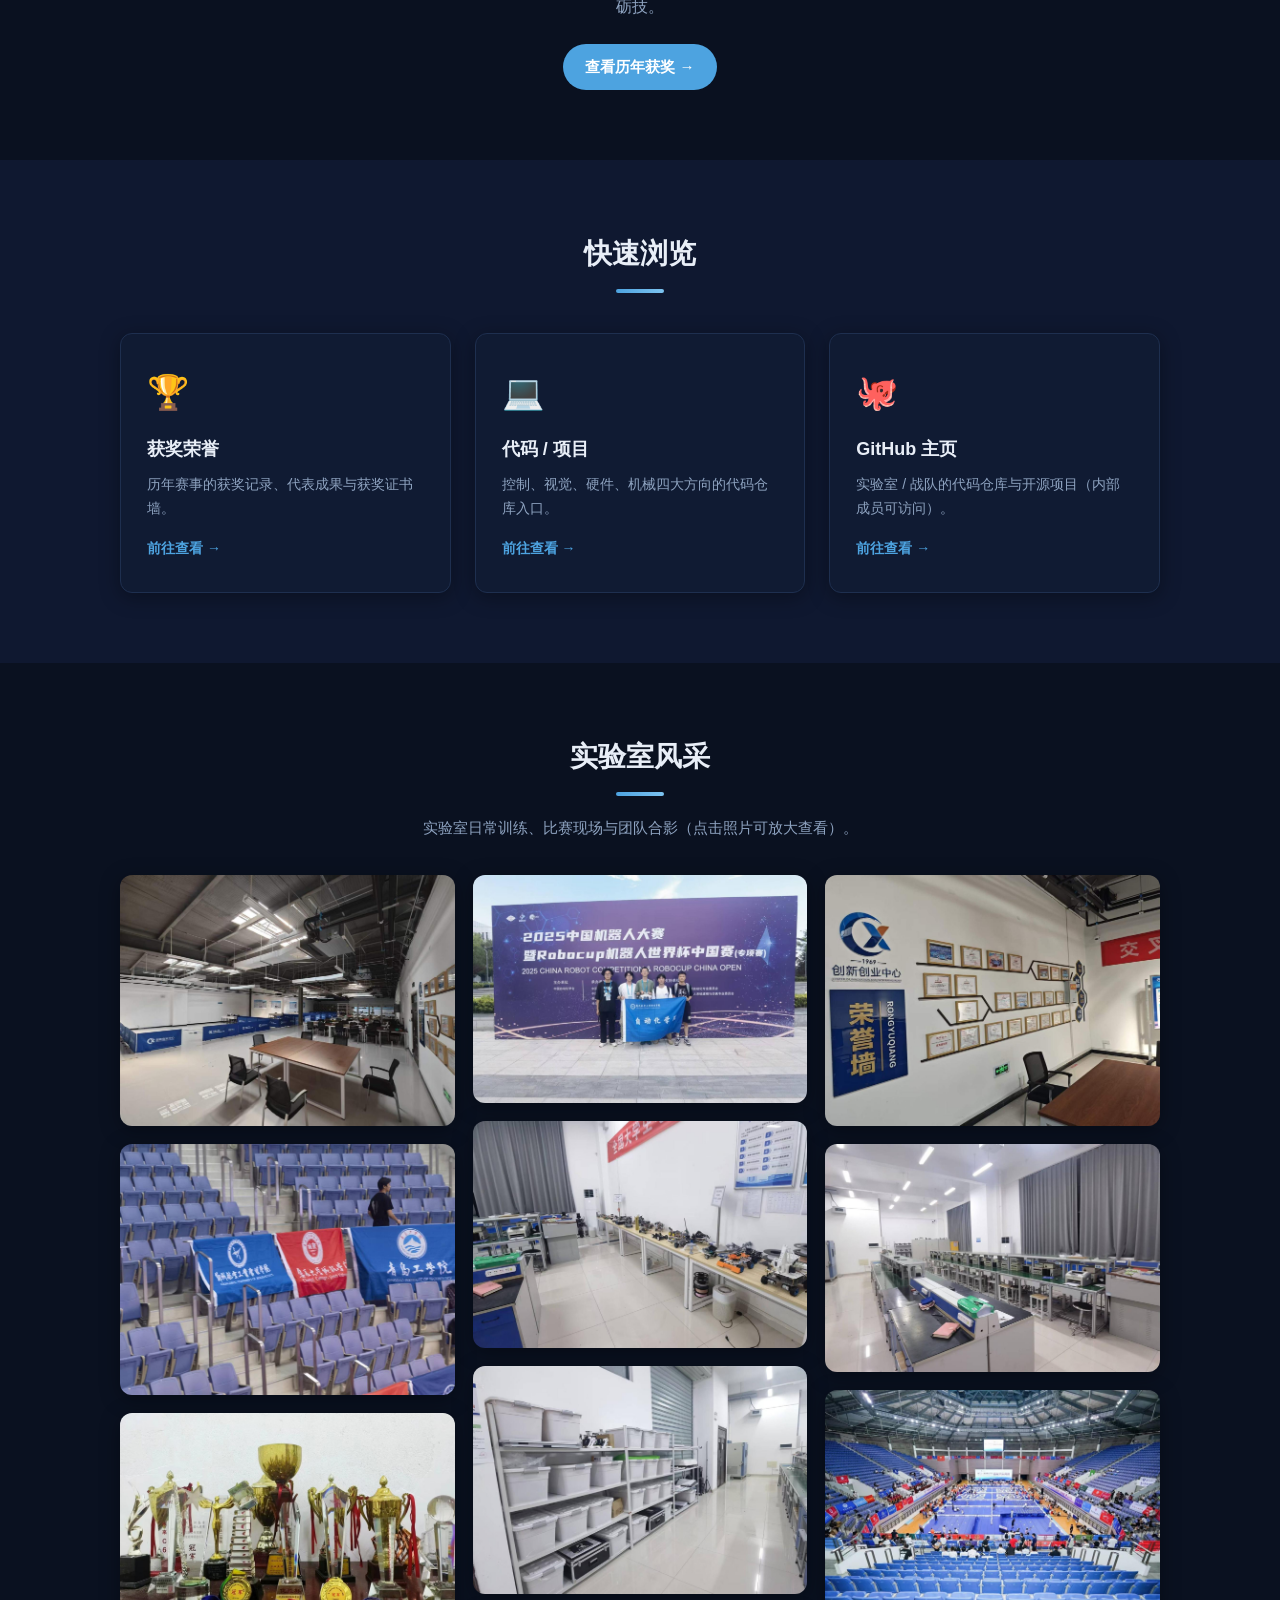
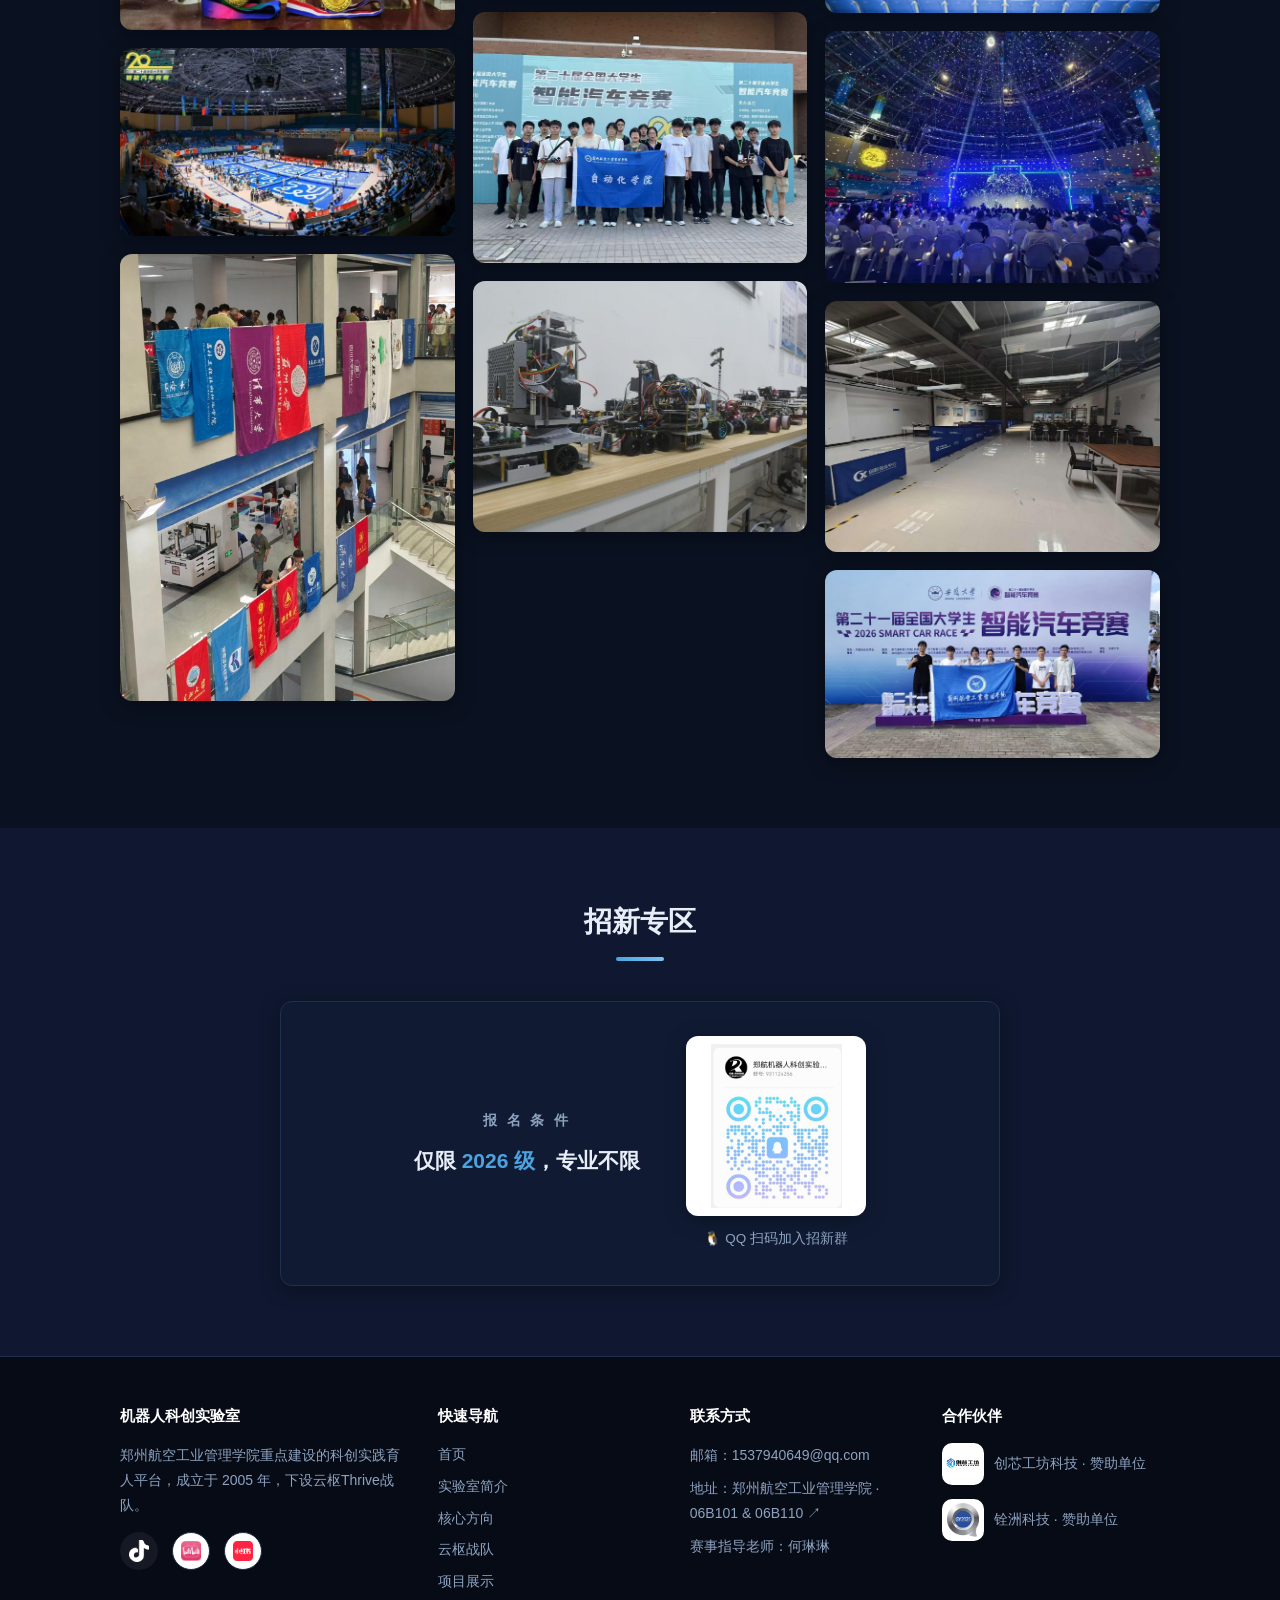
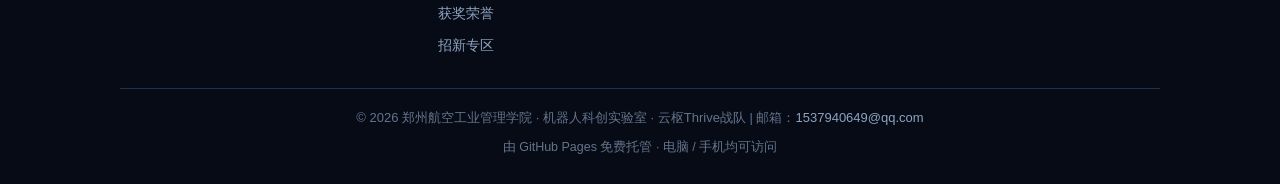
==== commit cb320fdb: "fix: 轮播步长改按单张幻灯片实际宽度测量（原误除张数导致一步只走1/5张）" ====
--- a/index.html
+++ b/index.html
@@ -9,7 +9,7 @@
   <meta property="og:description" content="郑州航空工业管理学院机器人科创实验室：成立于2005年，下设云枢Thrive战队，专注机器人研发、无人机与智能车创新。">
   <meta property="og:image" content="https://L-droid-dev.github.io/lab-website/assets/img/lab-logo-1.jpg">
   <title>机器人科创实验室 - 首页</title>
-  <link rel="stylesheet" href="css/style.css?v=20260906c">
+  <link rel="stylesheet" href="css/style.css?v=20260906d">
   <link rel="icon" type="image/png" href="assets/favicon.png">
 </head>
 <body>
@@ -284,6 +284,6 @@
     <p id="lightboxCaption" class="lightbox-caption"></p>
   </div>
 
-  <script src="js/main.js?v=20260906c"></script>
+  <script src="js/main.js?v=20260906d"></script>
 </body>
 </html>
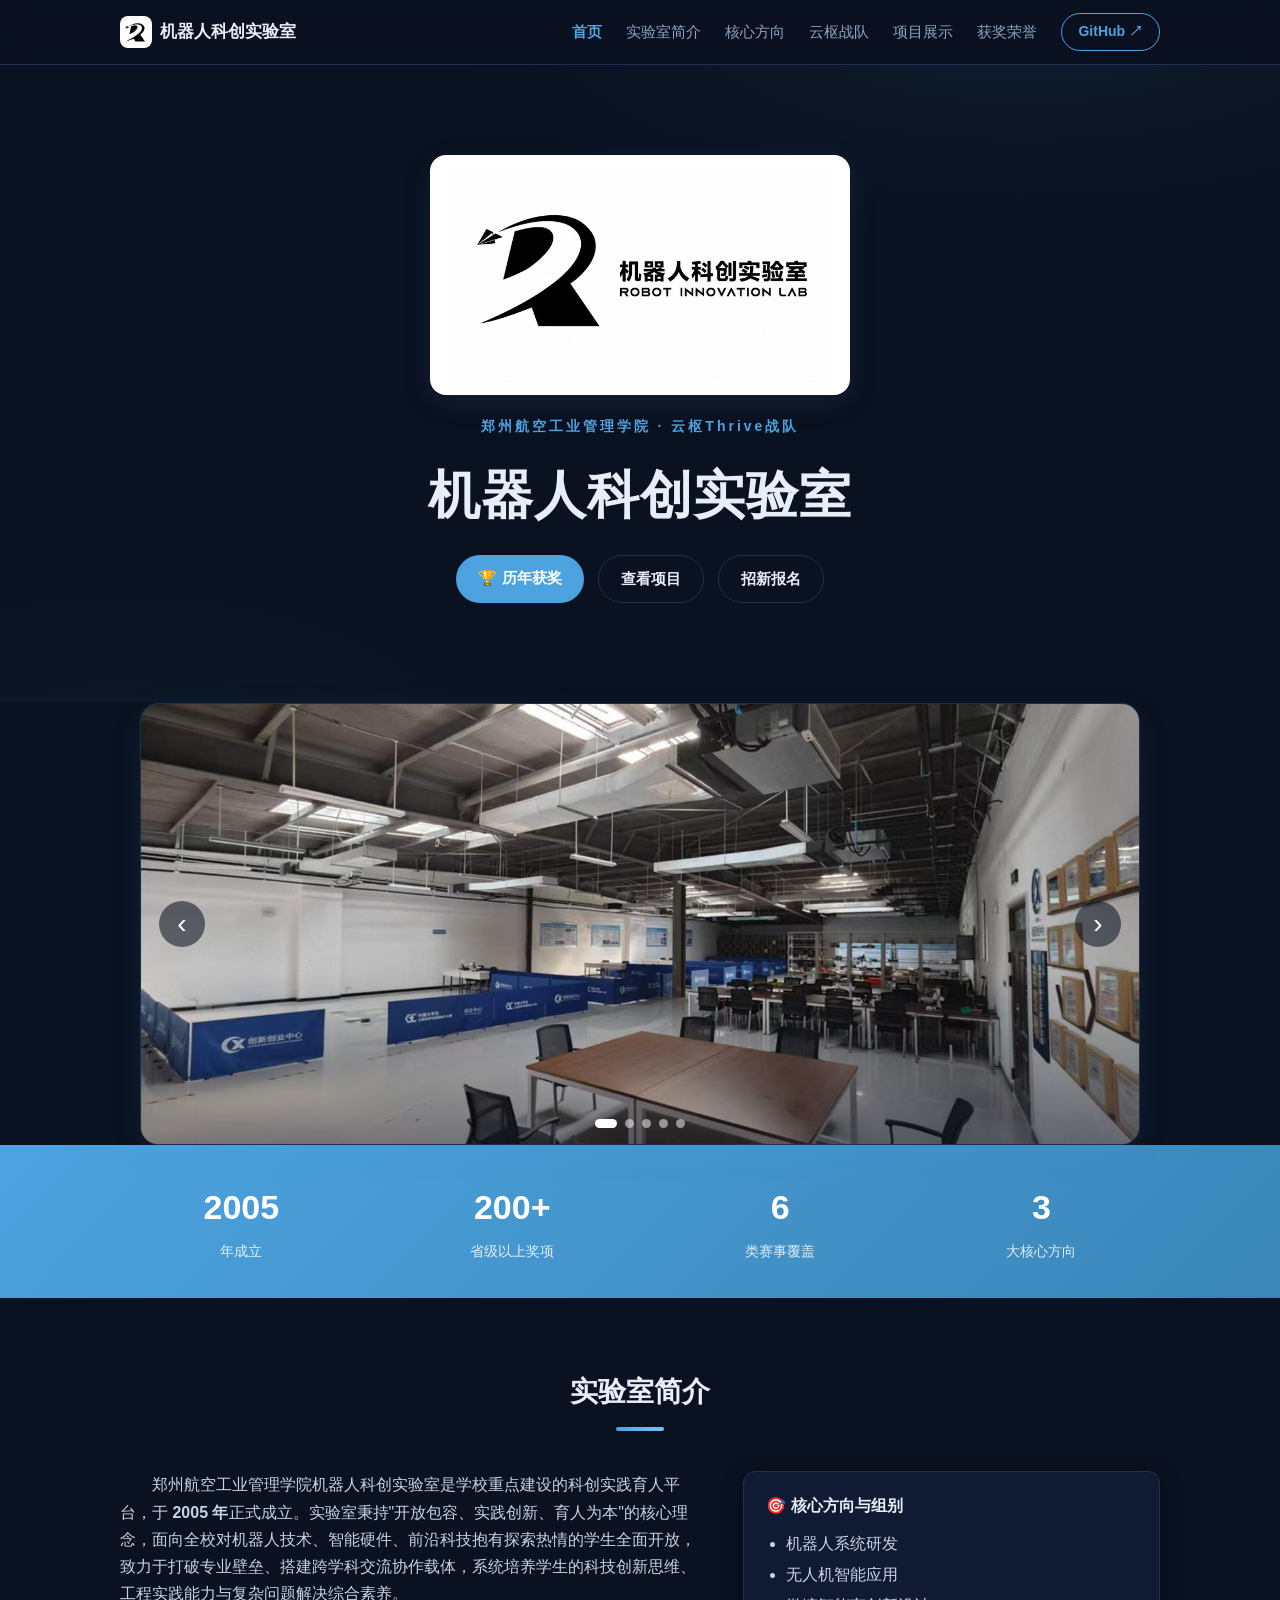
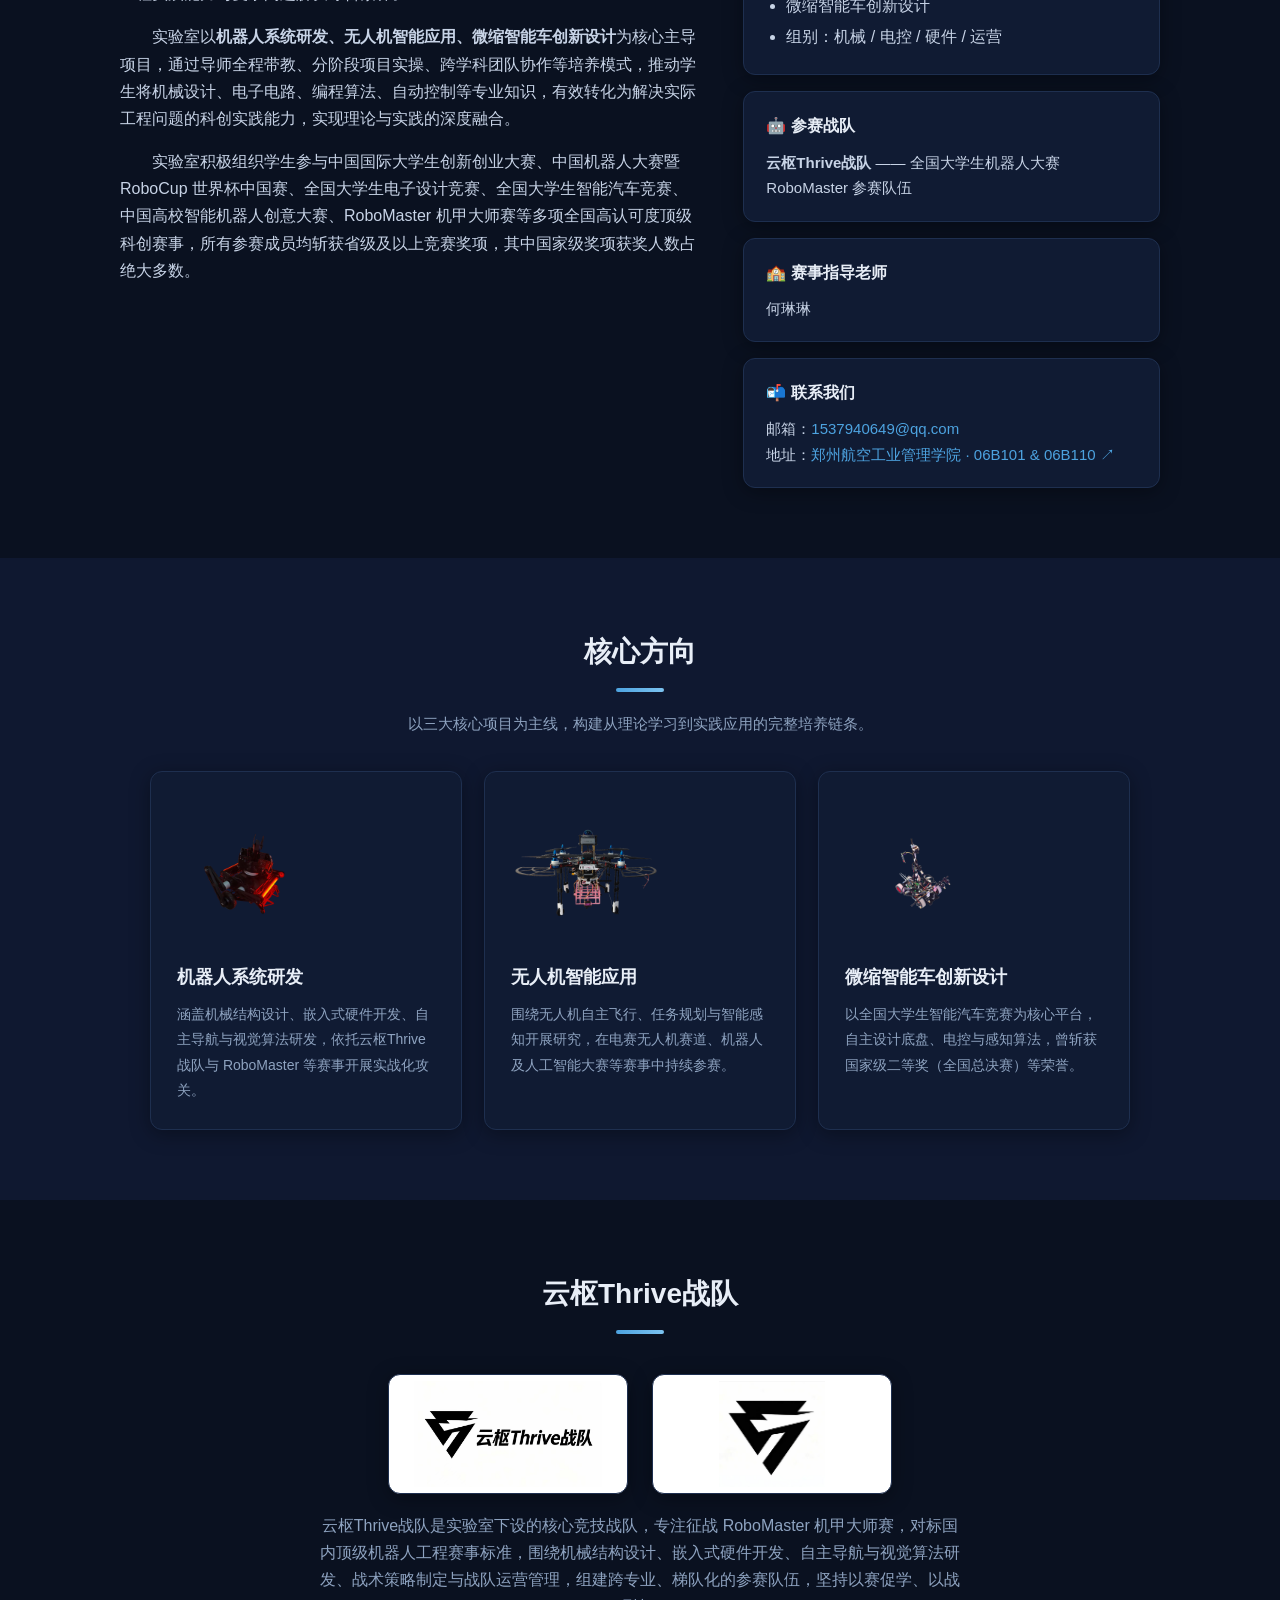
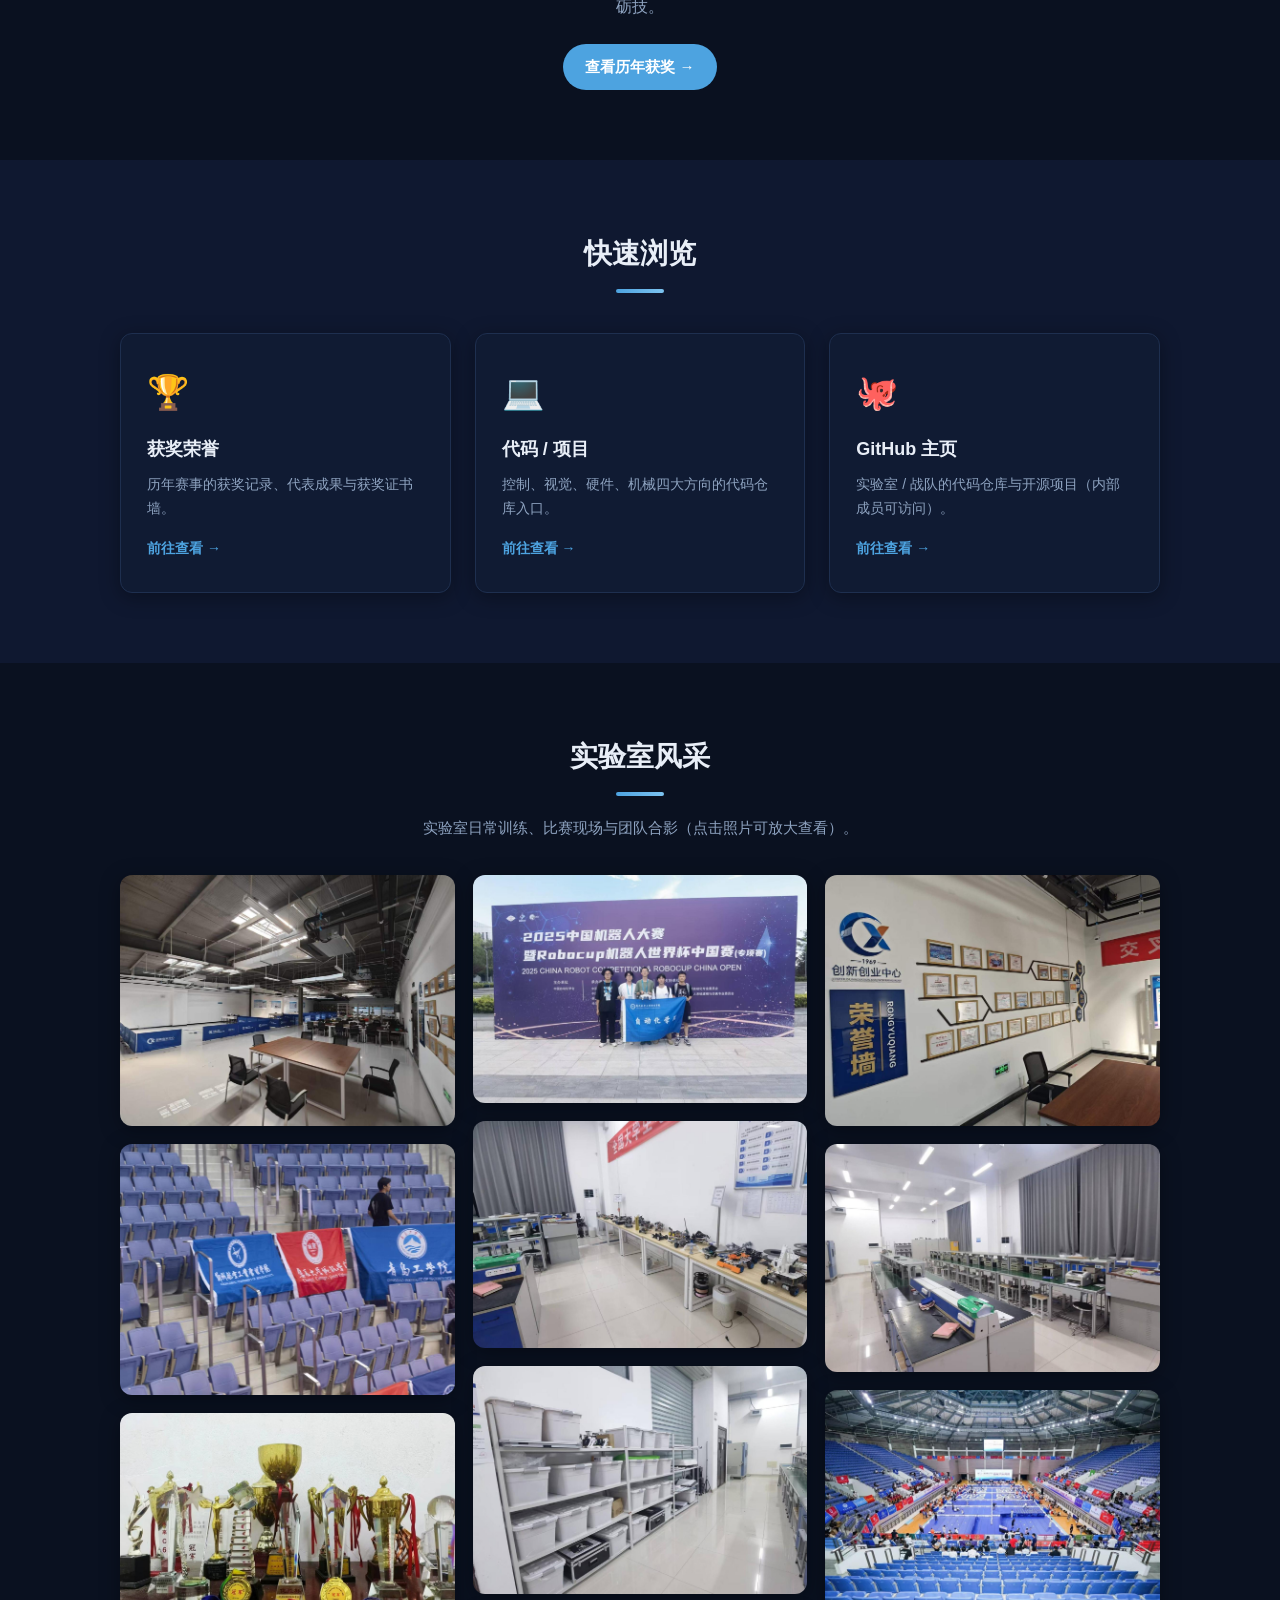
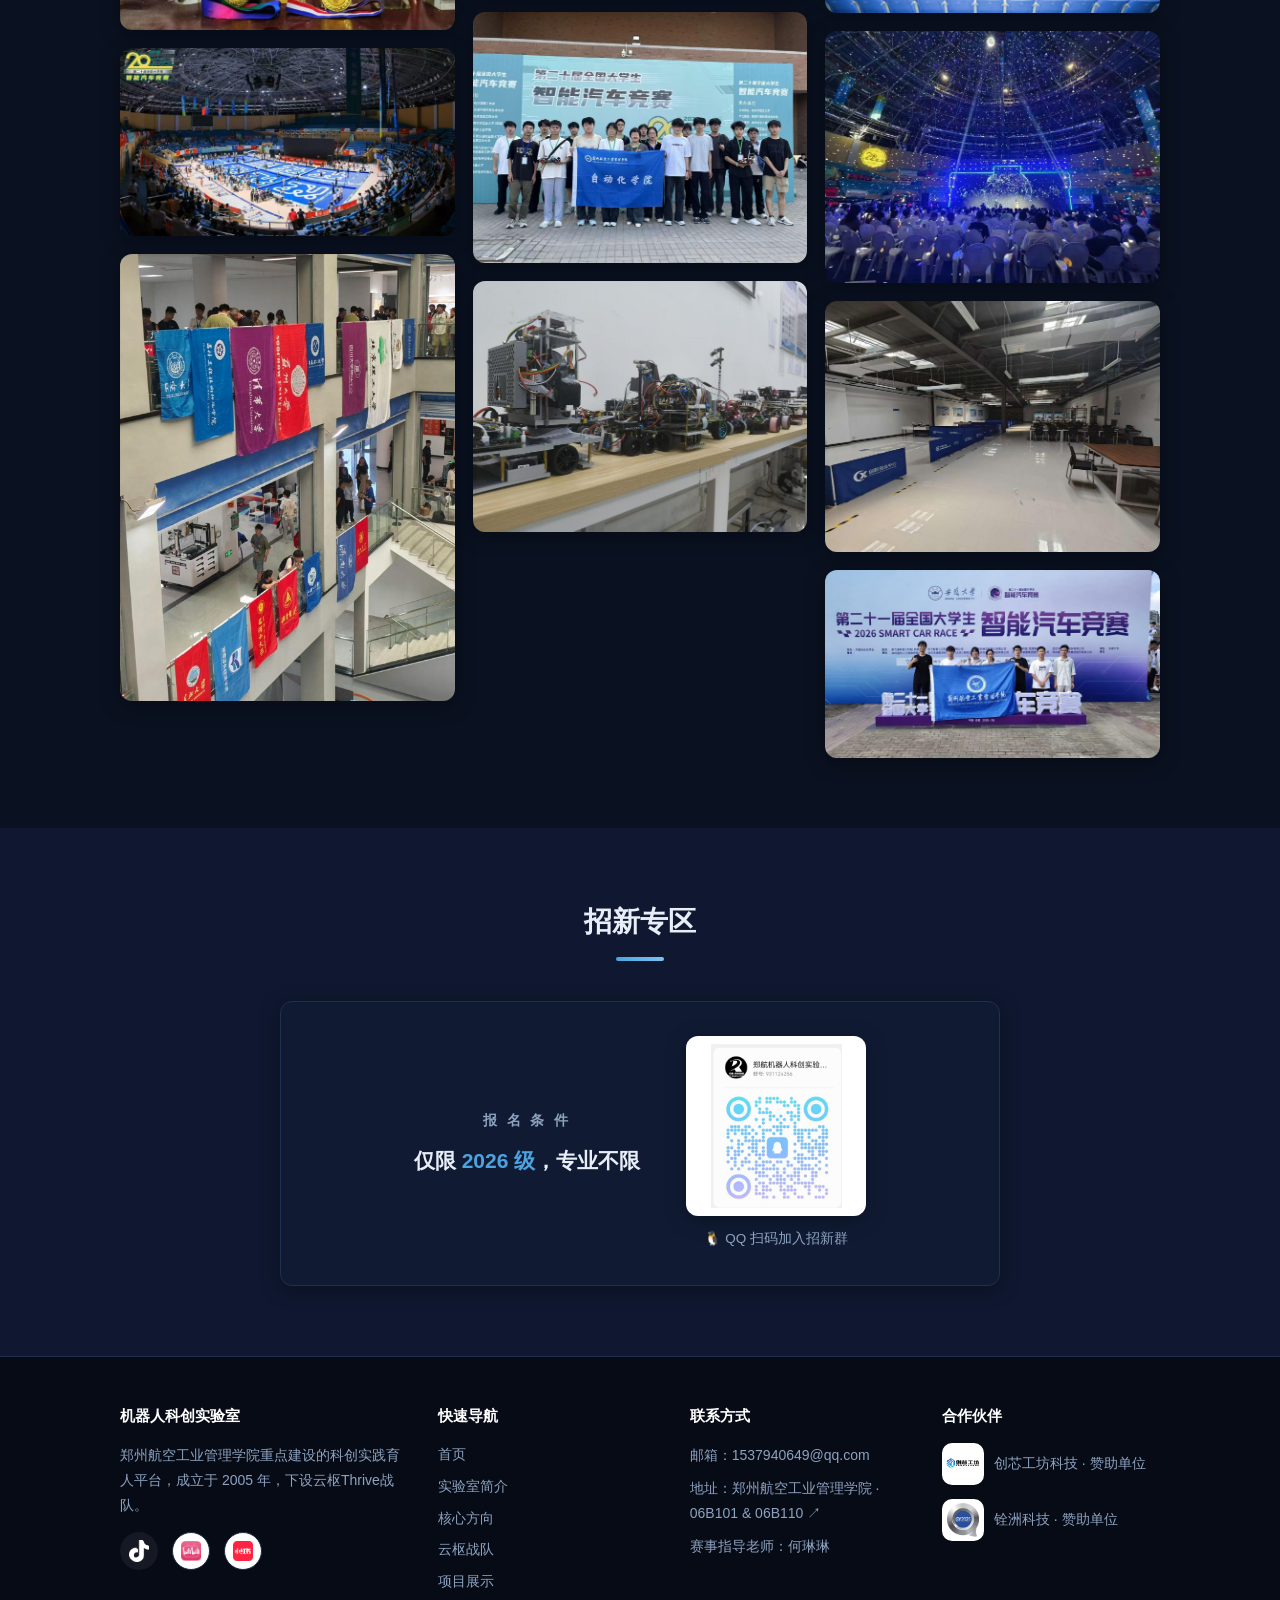
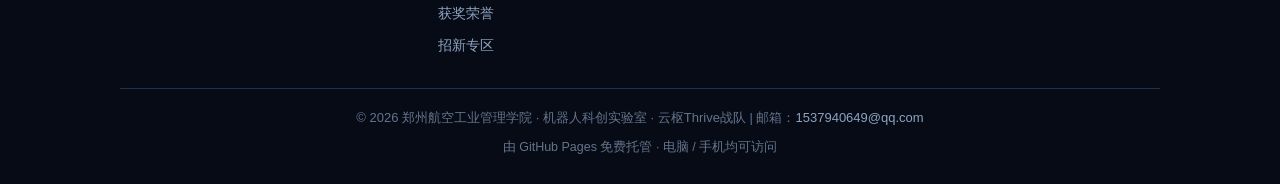
==== commit bdae29f6: "feat: 历年获奖改行式网站风布局（级别标签+跳转证书），首页奖项统计改200+" ====
--- a/index.html
+++ b/index.html
@@ -9,7 +9,7 @@
   <meta property="og:description" content="郑州航空工业管理学院机器人科创实验室：成立于2005年，下设云枢Thrive战队，专注机器人研发、无人机与智能车创新。">
   <meta property="og:image" content="https://L-droid-dev.github.io/lab-website/assets/img/lab-logo-1.jpg">
   <title>机器人科创实验室 - 首页</title>
-  <link rel="stylesheet" href="css/style.css?v=20260906d">
+  <link rel="stylesheet" href="css/style.css?v=20260907">
   <link rel="icon" type="image/png" href="assets/favicon.png">
 </head>
 <body>
@@ -71,7 +71,7 @@
   <section class="stats-band">
     <div class="container">
       <div class="stat"><strong>2005</strong><span>年成立</span></div>
-      <div class="stat"><strong>40+</strong><span>省级以上奖项</span></div>
+      <div class="stat"><strong>200+</strong><span>省级以上奖项</span></div>
       <div class="stat"><strong>6</strong><span>类赛事覆盖</span></div>
       <div class="stat"><strong>3</strong><span>大核心方向</span></div>
     </div>
@@ -284,6 +284,6 @@
     <p id="lightboxCaption" class="lightbox-caption"></p>
   </div>
 
-  <script src="js/main.js?v=20260906d"></script>
+  <script src="js/main.js?v=20260907"></script>
 </body>
 </html>
--- a/css/style.css
+++ b/css/style.css
@@ -610,22 +610,59 @@
 
 .award-list { list-style: none; }
 
-.award-item {
-  padding: 18px 20px;
-  margin-bottom: 14px;
+/* 行式获奖条目（网站风） */
+.award-row {
+  display: flex;
+  align-items: center;
+  justify-content: space-between;
+  gap: 16px;
+  padding: 15px 20px;
+  margin-bottom: 10px;
   border: 1px solid var(--border);
   border-radius: var(--radius);
   background: var(--card);
-  transition: box-shadow 0.2s;
-}
-
-.award-item:hover { box-shadow: var(--shadow); }
-
-.award-name { font-size: 15.5px; font-weight: 600; margin-bottom: 4px; }
-.award-team { font-size: 14px; color: var(--text-light); margin-bottom: 4px; }
-.award-venue { font-size: 14px; color: var(--accent); margin-bottom: 8px; }
-
-.award-links { display: flex; gap: 18px; font-size: 13.5px; font-weight: 600; }
+  transition: border-color 0.2s, background 0.2s, transform 0.2s;
+}
+
+.award-row:hover {
+  border-color: var(--accent);
+  background: #152440;
+  transform: translateX(5px);
+}
+
+.award-main { min-width: 0; }
+
+.award-name { font-size: 15.5px; font-weight: 600; margin: 0 0 5px; }
+
+.award-meta { font-size: 13.5px; color: var(--text-light); }
+
+.award-lv {
+  display: inline-block;
+  margin-right: 8px;
+  padding: 1px 10px;
+  border-radius: 999px;
+  font-size: 12px;
+  font-weight: 600;
+  vertical-align: 1px;
+}
+
+.lv-guo   { background: rgba(77, 163, 224, 0.16); color: #86c6f2; }
+.lv-sheng { background: rgba(74, 222, 128, 0.14); color: #6ee7a0; }
+.lv-tec   { background: rgba(196, 140, 255, 0.16); color: #c9a2ff; }
+
+.award-link {
+  flex-shrink: 0;
+  font-size: 13.5px;
+  font-weight: 600;
+  color: var(--accent);
+  border: 1px solid var(--accent);
+  padding: 6px 15px;
+  border-radius: 999px;
+  white-space: nowrap;
+  transition: all 0.2s;
+}
+
+.award-link:hover { background: var(--accent); color: #fff; }
 
 /* ---------- 合作伙伴 ---------- */
 .partners { padding: 60px 0 70px; background: var(--bg-alt); }
@@ -1145,6 +1182,7 @@
   .hero-logo { width: 96px; height: 96px; }
   .team-logo { width: 180px; height: 90px; }
   .partner-card { flex-direction: column; text-align: center; padding: 18px 20px; }
+  .award-row { flex-direction: column; align-items: flex-start; gap: 10px; }
   .carousel-slide { height: 250px; }
   .carousel-btn { width: 38px; height: 38px; font-size: 22px; }
   .carousel-btn.prev { left: 10px; }
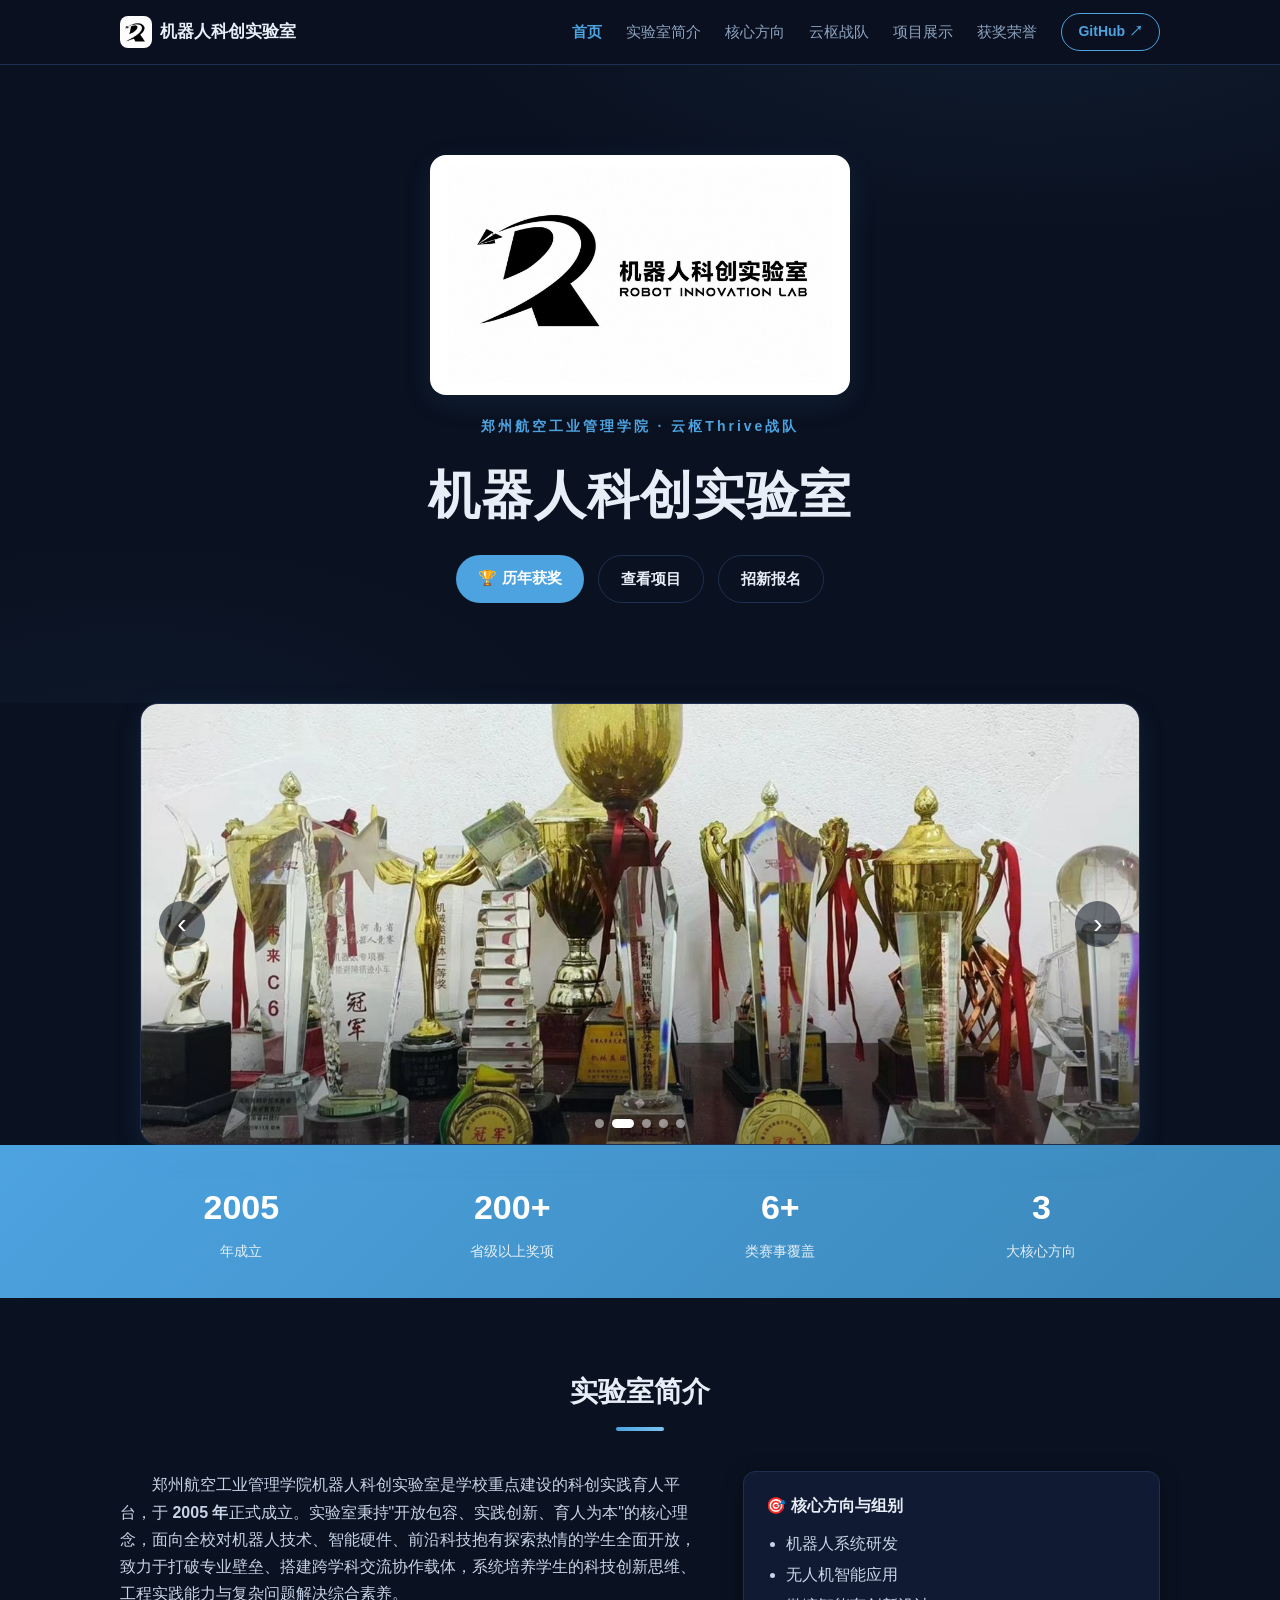
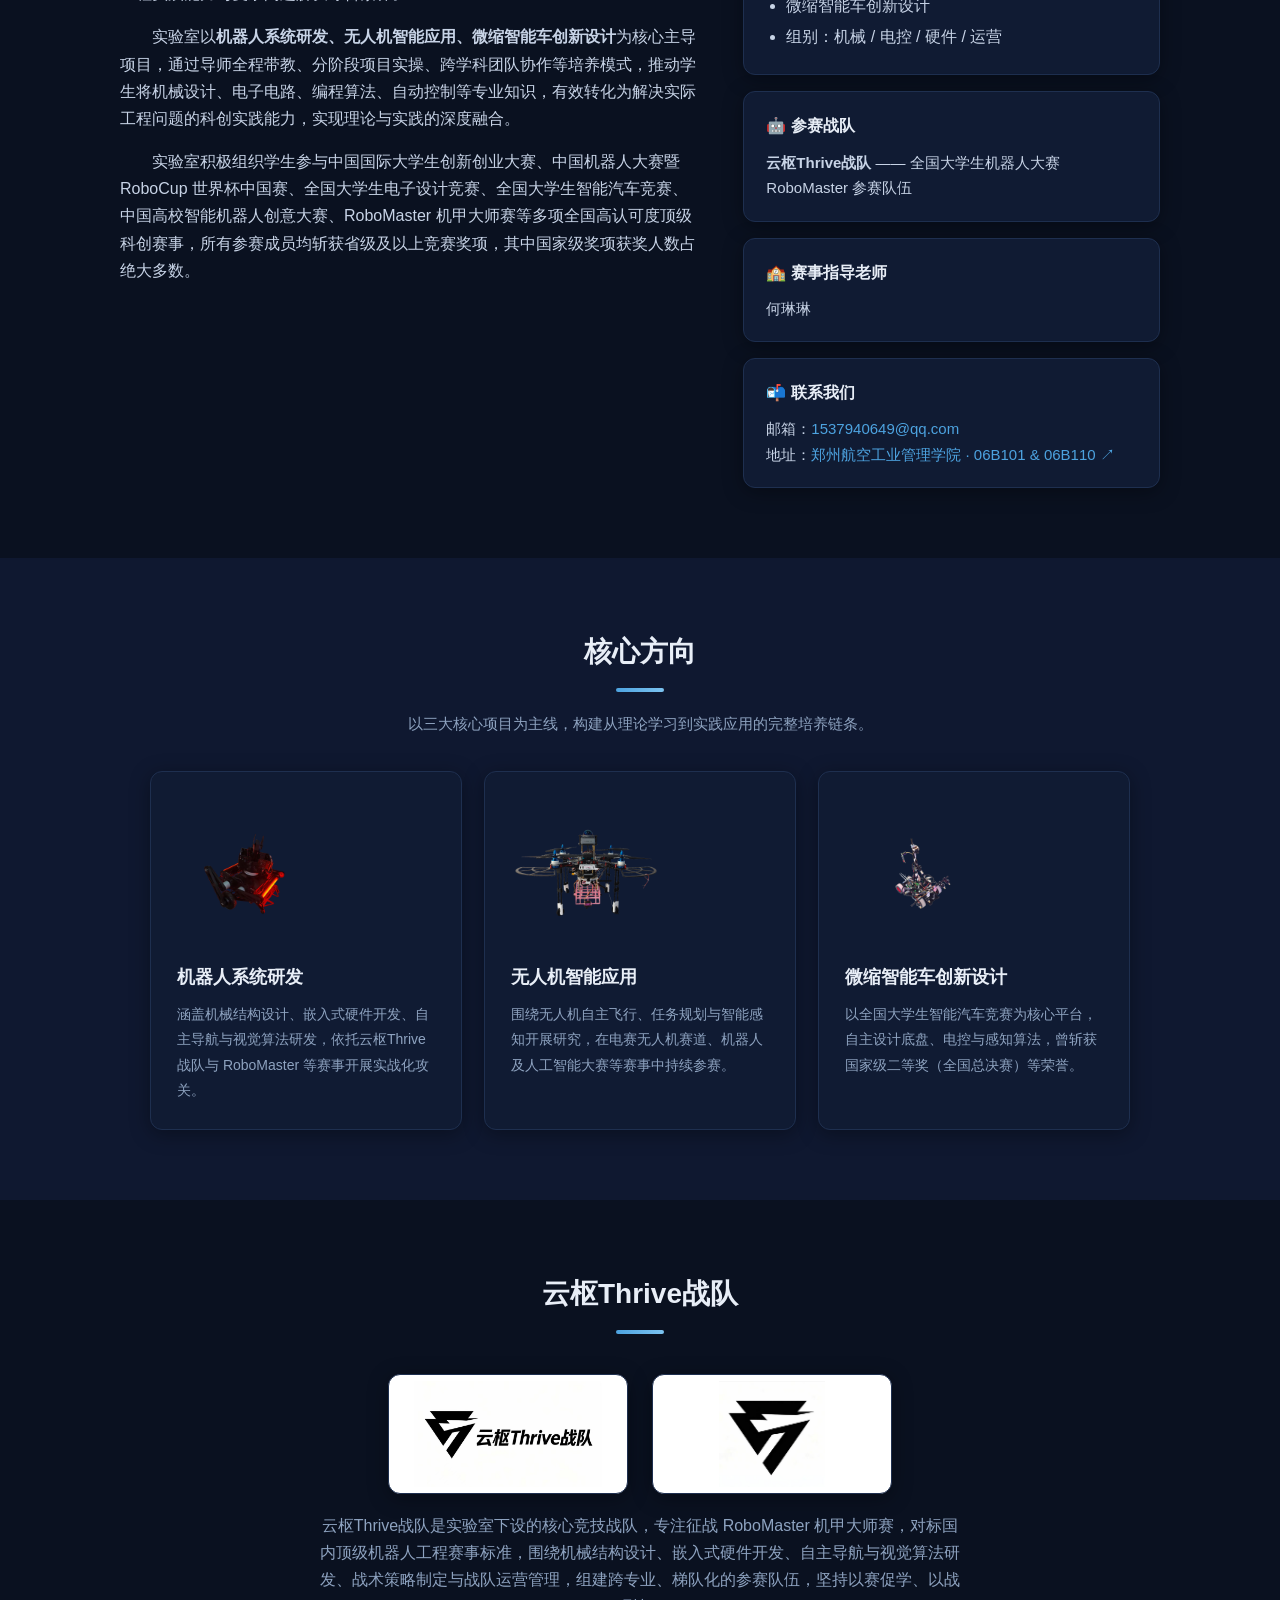
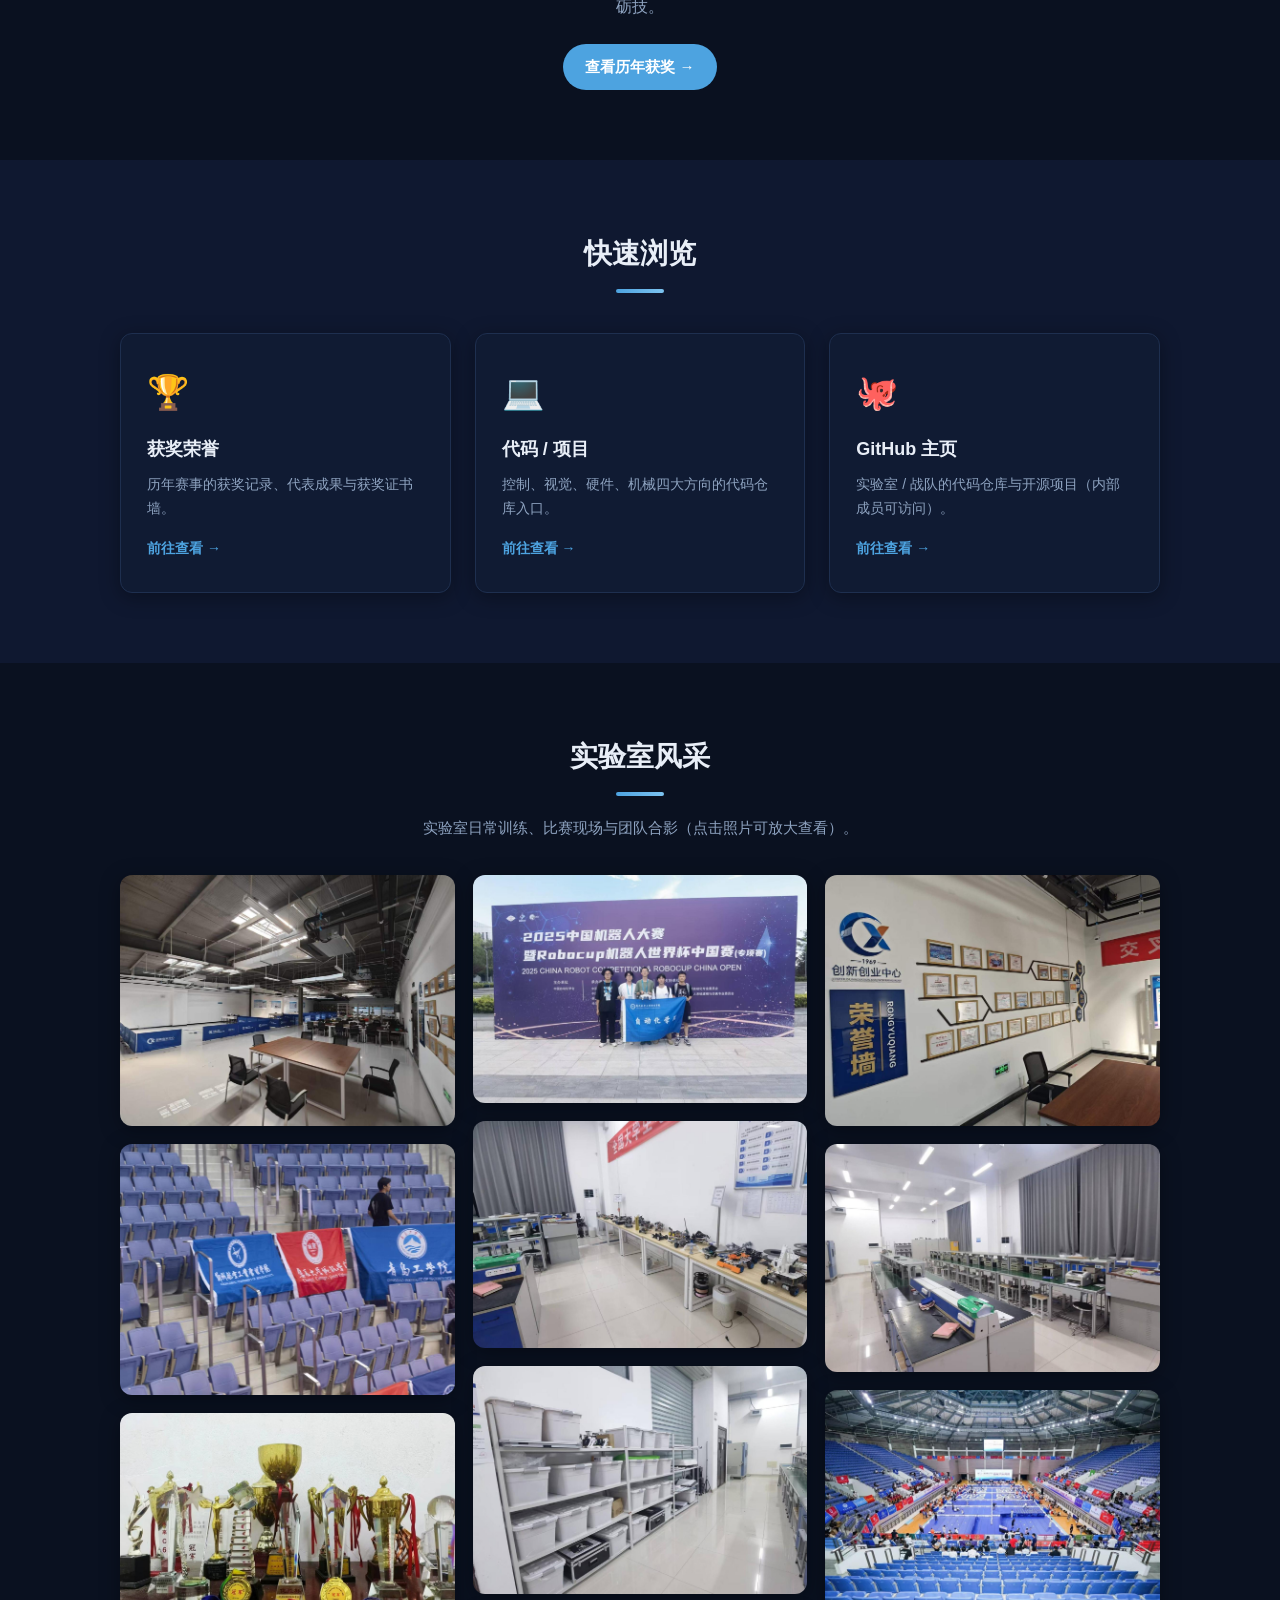
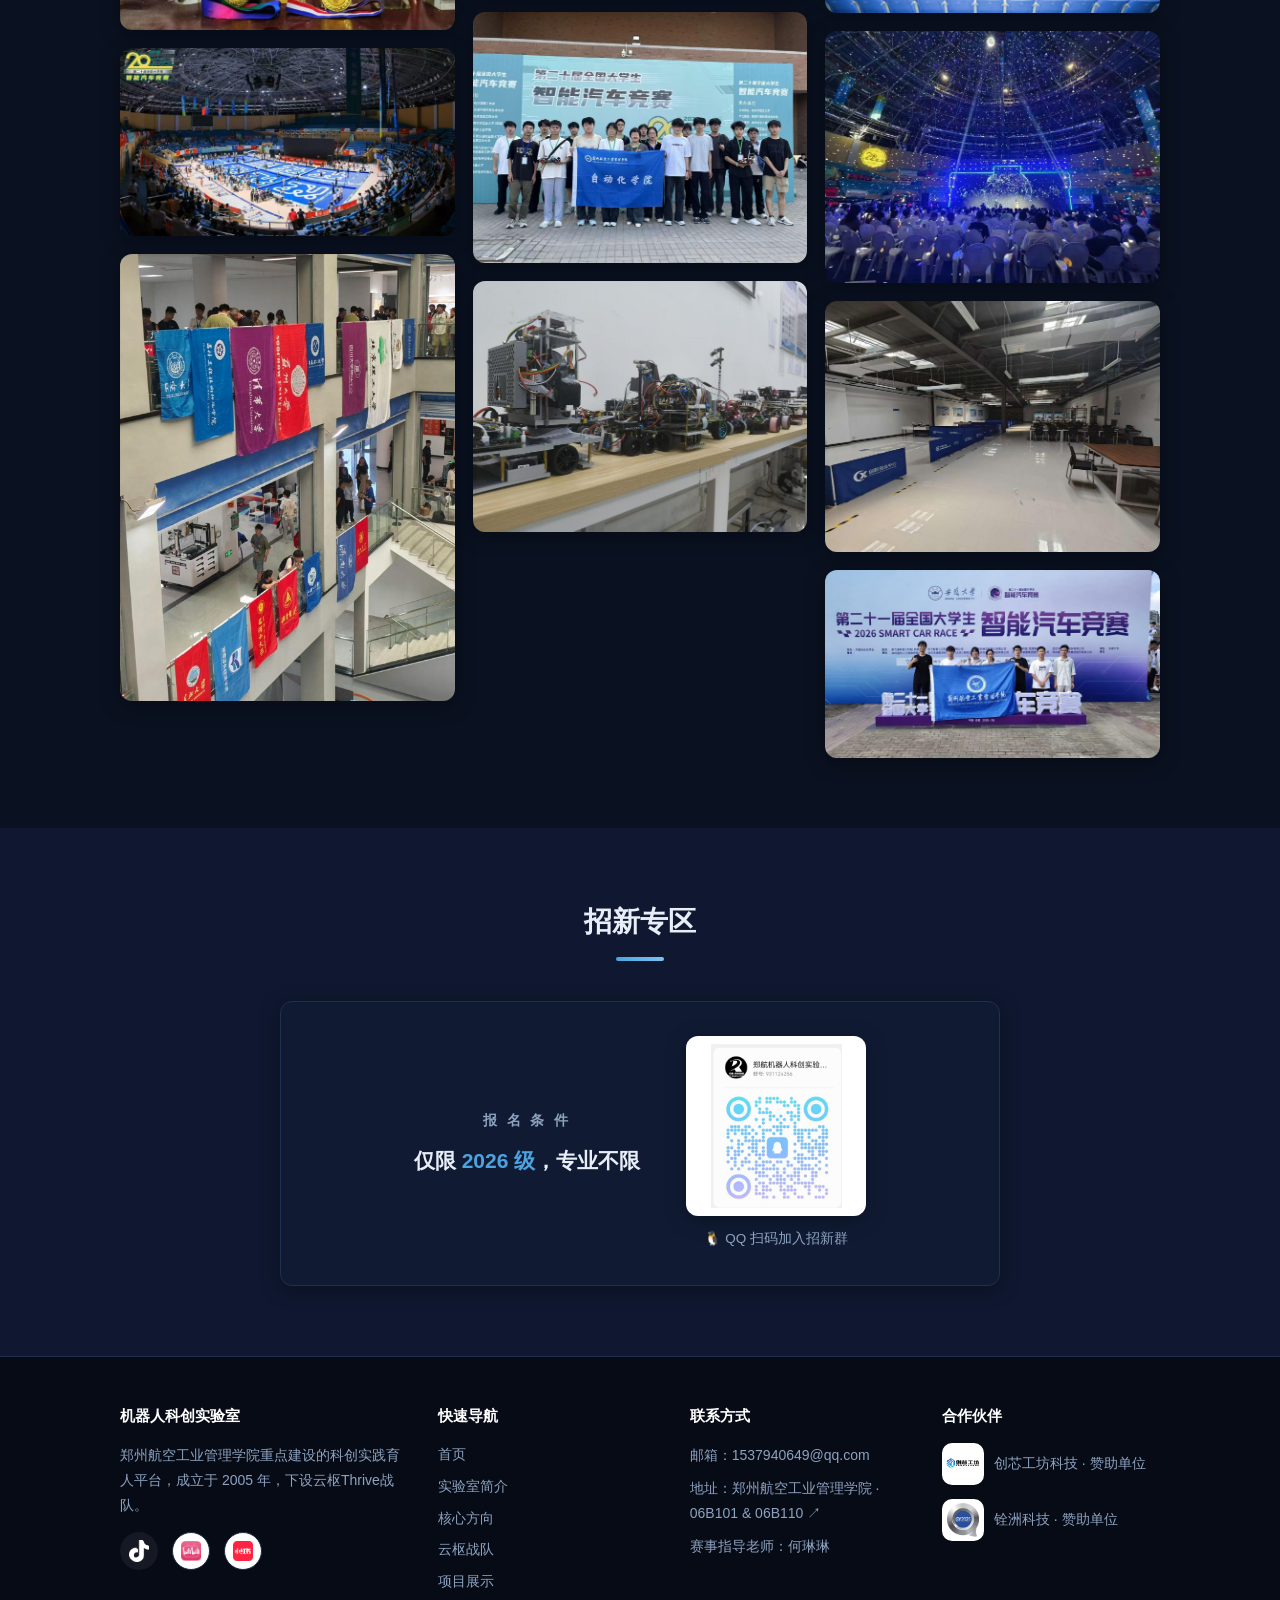
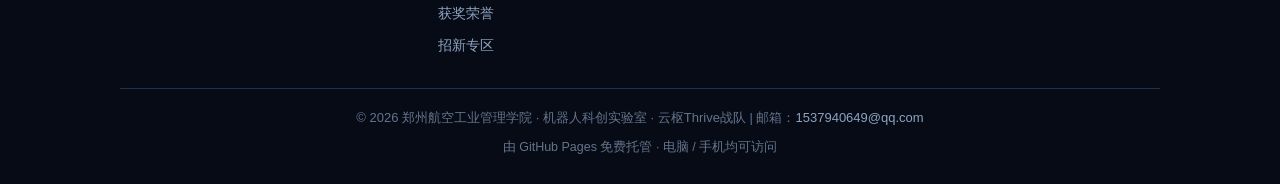
==== commit 66c3fa83: "style: 首页与获奖页赛事类别统计改为6+" ====
--- a/index.html
+++ b/index.html
@@ -72,7 +72,7 @@
     <div class="container">
       <div class="stat"><strong>2005</strong><span>年成立</span></div>
       <div class="stat"><strong>200+</strong><span>省级以上奖项</span></div>
-      <div class="stat"><strong>6</strong><span>类赛事覆盖</span></div>
+      <div class="stat"><strong>6+</strong><span>类赛事覆盖</span></div>
       <div class="stat"><strong>3</strong><span>大核心方向</span></div>
     </div>
   </section>
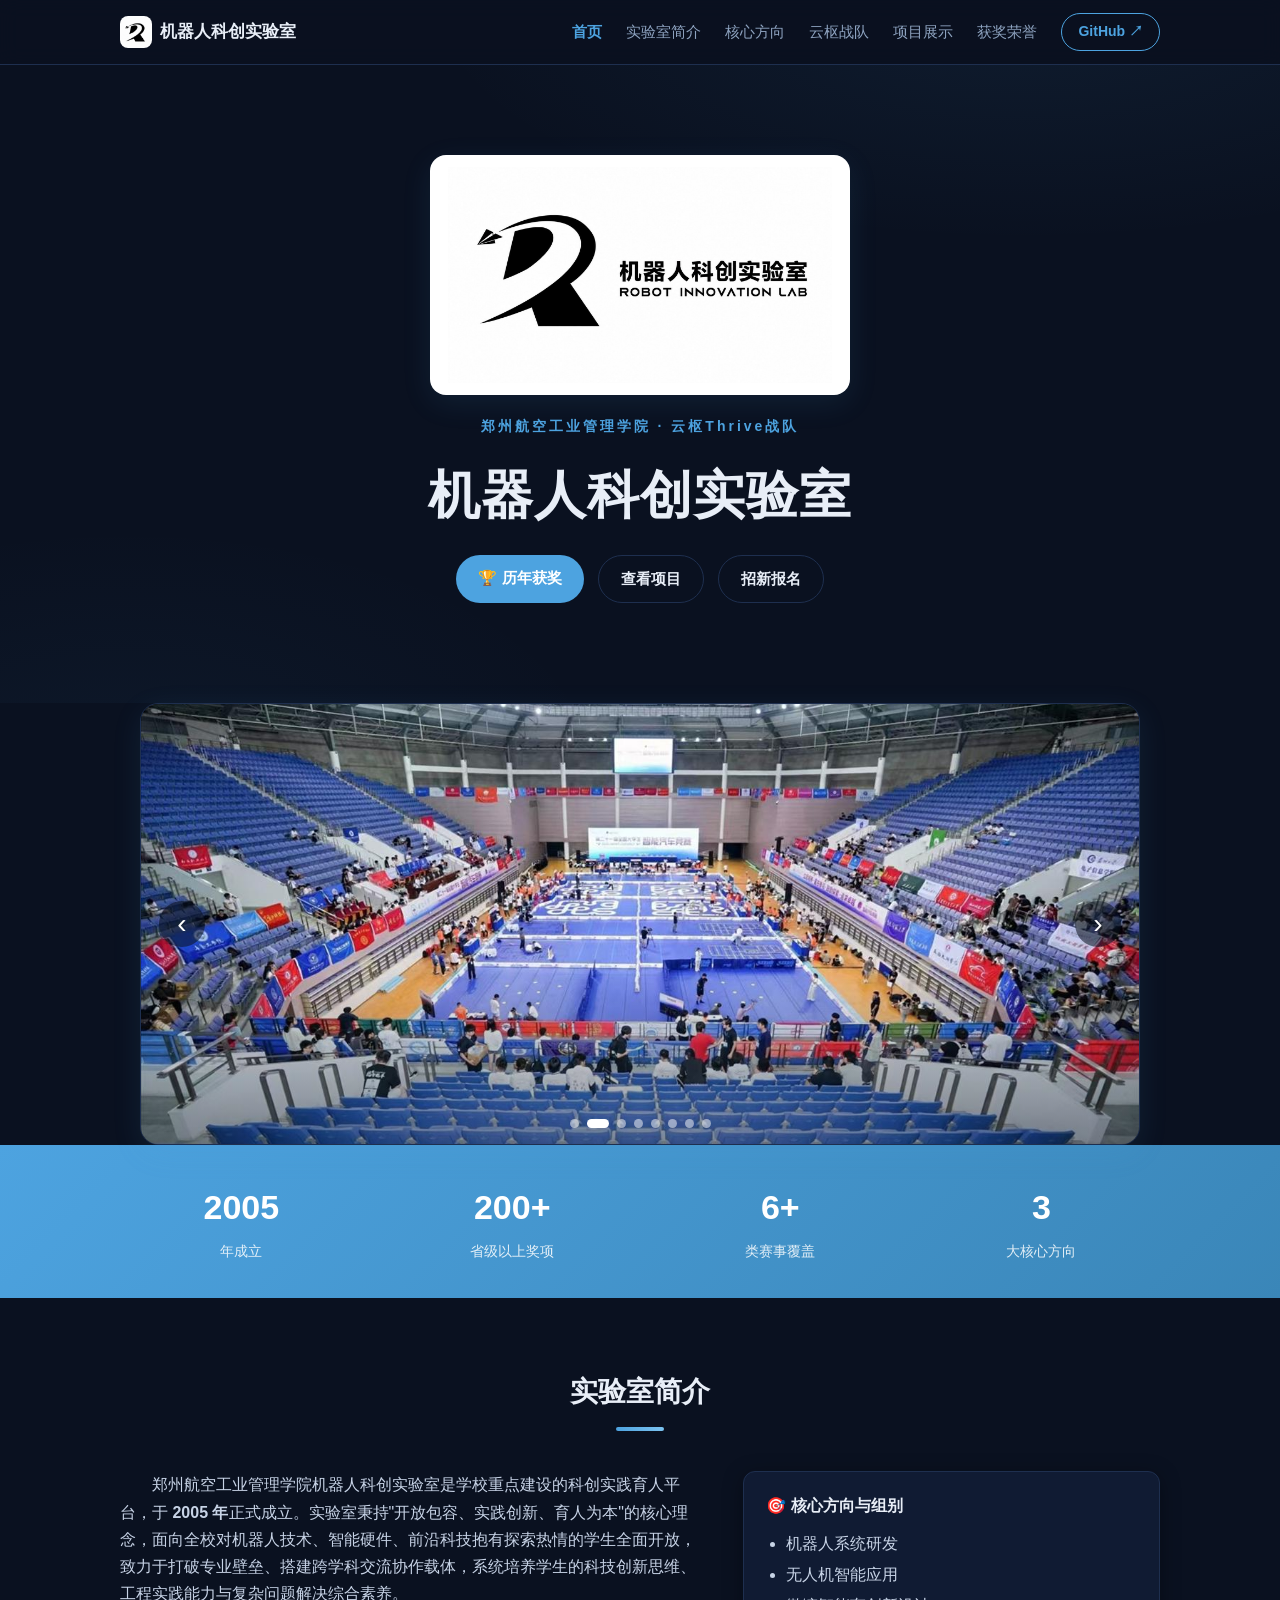
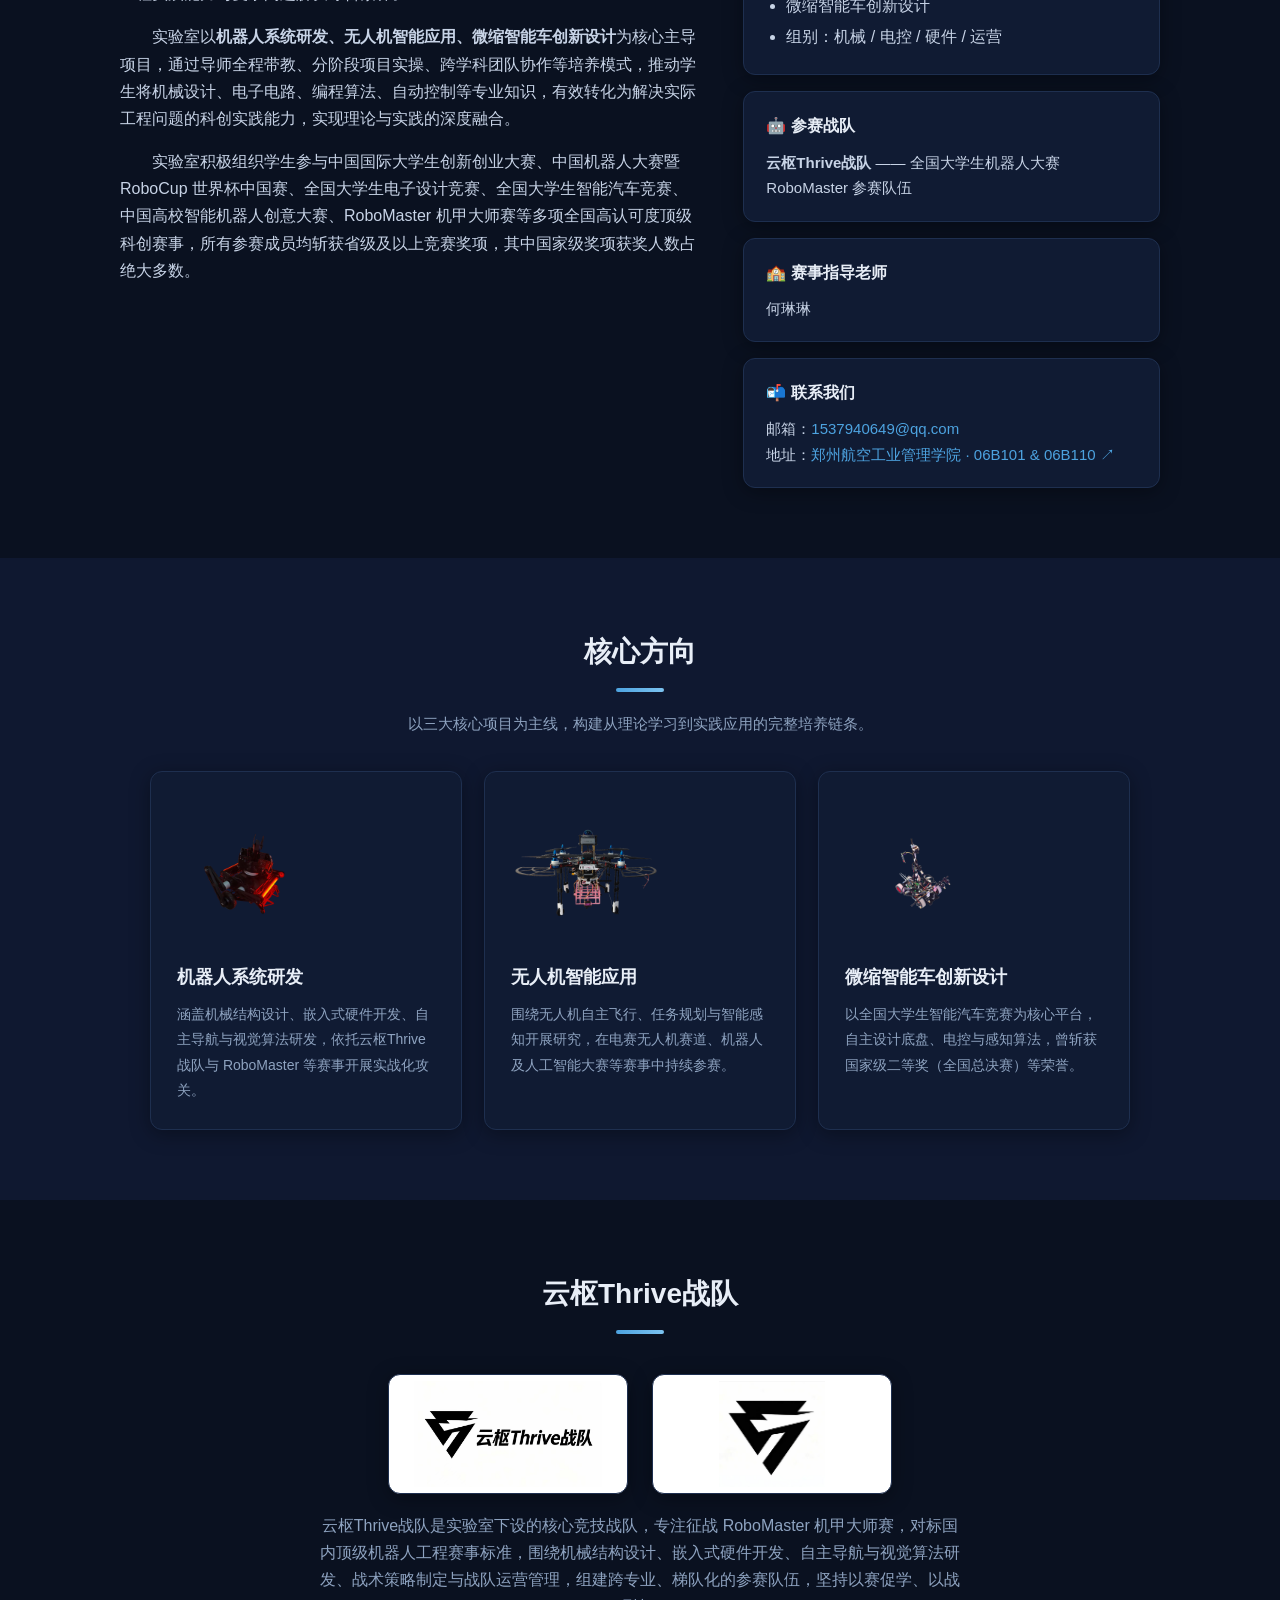
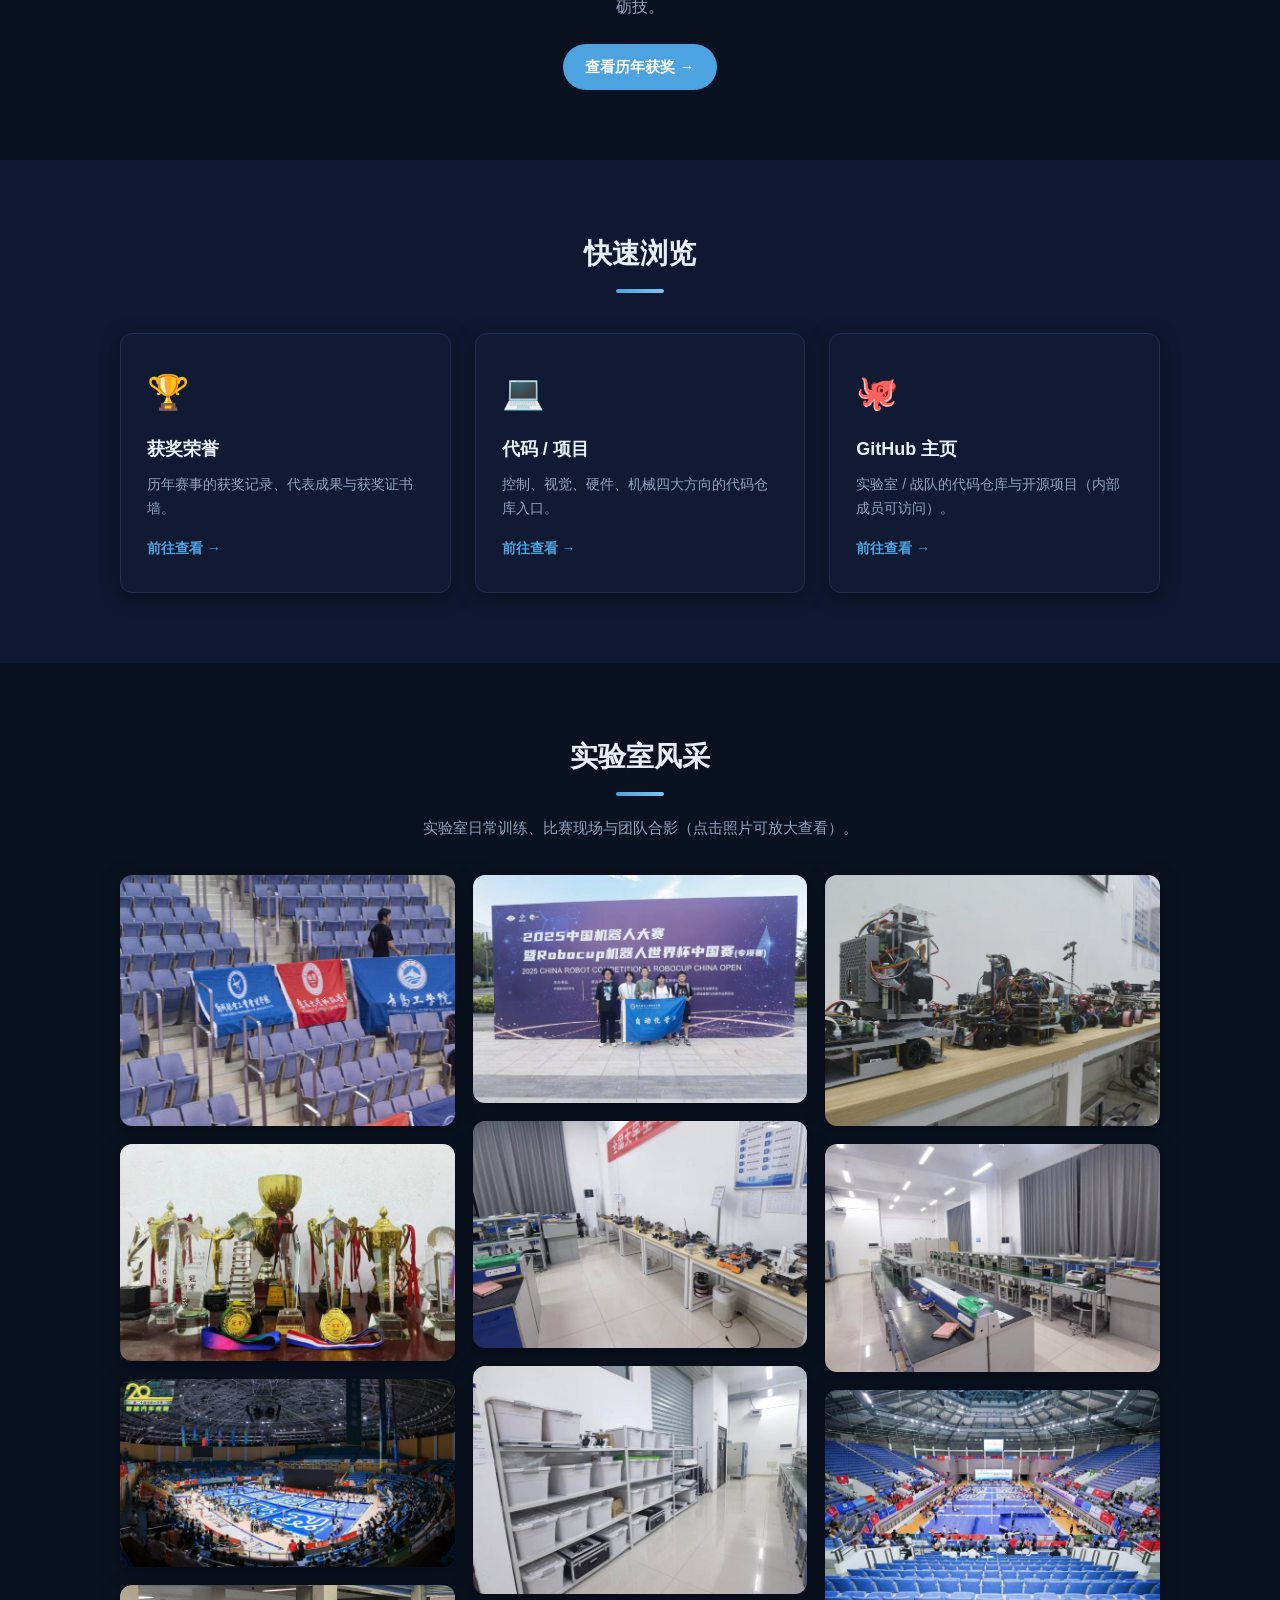
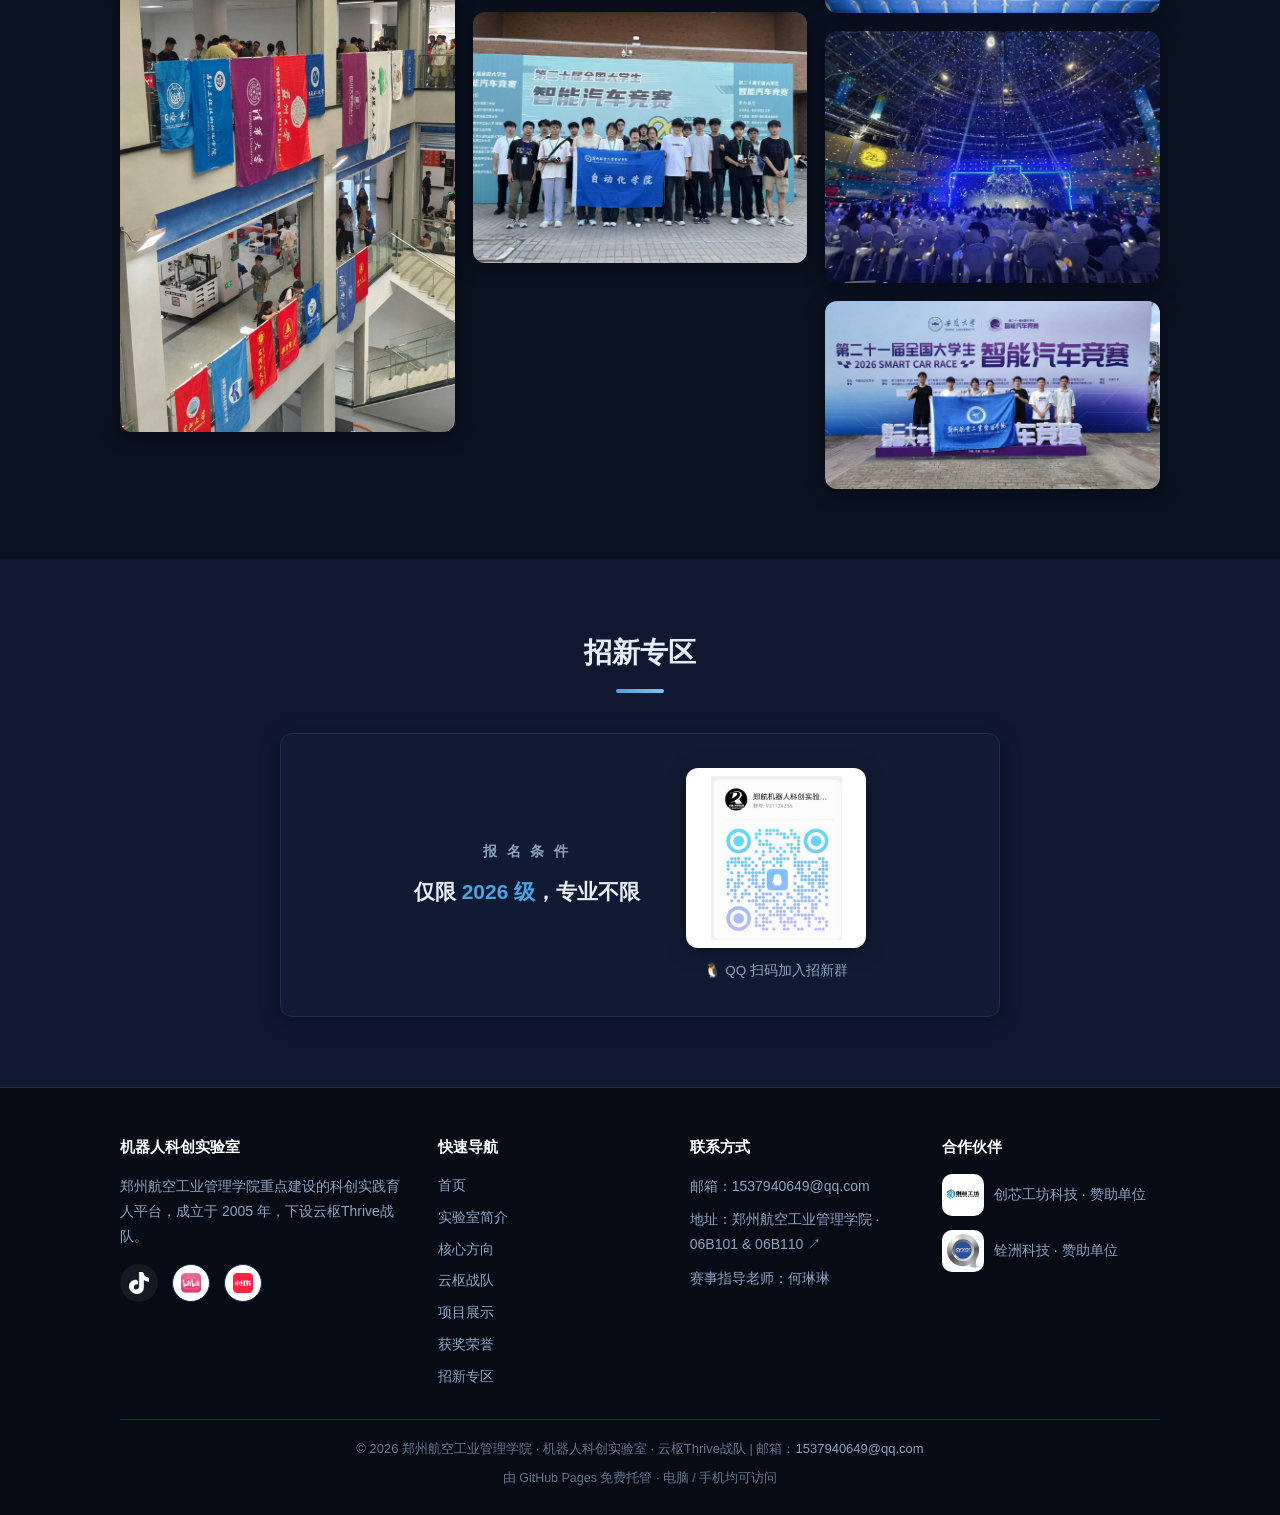
==== commit cae0cb5e: "feat: 风采墙与轮播图排除3张不适宜照片（风采13张，轮播8张）" ====
--- a/index.html
+++ b/index.html
@@ -9,7 +9,7 @@
   <meta property="og:description" content="郑州航空工业管理学院机器人科创实验室：成立于2005年，下设云枢Thrive战队，专注机器人研发、无人机与智能车创新。">
   <meta property="og:image" content="https://L-droid-dev.github.io/lab-website/assets/img/lab-logo-1.jpg">
   <title>机器人科创实验室 - 首页</title>
-  <link rel="stylesheet" href="css/style.css?v=20260907">
+  <link rel="stylesheet" href="css/style.css?v=20260907b">
   <link rel="icon" type="image/png" href="assets/favicon.png">
 </head>
 <body>
@@ -54,11 +54,14 @@
   <section class="carousel" id="carousel">
     <div class="carousel-viewport">
       <div class="carousel-track" id="carouselTrack">
-        <!-- 👇 要换图片：改 src，或整行复制添加新的一张 -->
-        <div class="carousel-slide"><img src="assets/img/gallery/1622046102595779a2933865a4399c82.jpg" alt="实验室风采"></div>
+        <!-- 👇 要换图片：改 src，或整行复制添加新的一张（轮播用图已排除不适宜展示的照片） -->
         <div class="carousel-slide"><img src="assets/img/gallery/607e001447861a676bf36ca4508459f2.jpg" alt="实验室风采"></div>
         <div class="carousel-slide"><img src="assets/img/gallery/a2d56725ee9b1a7707529a81a268dfa0.jpg" alt="实验室风采"></div>
+        <div class="carousel-slide"><img src="assets/img/gallery/62ab1aff81f277ed5088214ea40089f0.jpg" alt="实验室风采"></div>
         <div class="carousel-slide"><img src="assets/img/gallery/91e95498a0add13bedb8a5702f8fd29b.jpg" alt="实验室风采"></div>
+        <div class="carousel-slide"><img src="assets/img/gallery/8777b4212da26a26c0a91464d5ec68a4.jpg" alt="实验室风采"></div>
+        <div class="carousel-slide"><img src="assets/img/gallery/d7f4097d9269c1f4470c38bf7f187c0d.jpg" alt="实验室风采"></div>
+        <div class="carousel-slide"><img src="assets/img/gallery/955fe43c29093548200f99c9860f1082.jpg" alt="实验室风采"></div>
         <div class="carousel-slide"><img src="assets/img/gallery/f1ce89382551fb1b0a209bb2c7991d9e.jpg" alt="实验室风采"></div>
       </div>
     </div>
@@ -188,7 +191,6 @@
       <h2 class="section-title">实验室风采</h2>
       <p class="section-sub">实验室日常训练、比赛现场与团队合影（点击照片可放大查看）。</p>
       <div class="gallery-masonry">
-        <figure class="gallery-item"><img src="assets/img/gallery/1622046102595779a2933865a4399c82.jpg" alt="实验室风采" loading="lazy"></figure>
         <figure class="gallery-item"><img src="assets/img/gallery/37e8f068929151799fdf192ed905f0a5.jpg" alt="实验室风采" loading="lazy"></figure>
         <figure class="gallery-item"><img src="assets/img/gallery/607e001447861a676bf36ca4508459f2.jpg" alt="实验室风采" loading="lazy"></figure>
         <figure class="gallery-item"><img src="assets/img/gallery/62ab1aff81f277ed5088214ea40089f0.jpg" alt="实验室风采" loading="lazy"></figure>
@@ -198,11 +200,9 @@
         <figure class="gallery-item"><img src="assets/img/gallery/7b9f9757324134b3498728c1208ba8ed.jpg" alt="实验室风采" loading="lazy"></figure>
         <figure class="gallery-item"><img src="assets/img/gallery/8777b4212da26a26c0a91464d5ec68a4.jpg" alt="实验室风采" loading="lazy"></figure>
         <figure class="gallery-item"><img src="assets/img/gallery/91e95498a0add13bedb8a5702f8fd29b.jpg" alt="实验室风采" loading="lazy"></figure>
-        <figure class="gallery-item"><img src="assets/img/gallery/922320fb560343dbbd4b50e61ccdb57e.jpg" alt="实验室风采" loading="lazy"></figure>
         <figure class="gallery-item"><img src="assets/img/gallery/955fe43c29093548200f99c9860f1082.jpg" alt="实验室风采" loading="lazy"></figure>
         <figure class="gallery-item"><img src="assets/img/gallery/a2d56725ee9b1a7707529a81a268dfa0.jpg" alt="实验室风采" loading="lazy"></figure>
         <figure class="gallery-item"><img src="assets/img/gallery/d7f4097d9269c1f4470c38bf7f187c0d.jpg" alt="实验室风采" loading="lazy"></figure>
-        <figure class="gallery-item"><img src="assets/img/gallery/e035fa93b2d18a78f990a0e140b304e1.jpg" alt="实验室风采" loading="lazy"></figure>
         <figure class="gallery-item"><img src="assets/img/gallery/f1ce89382551fb1b0a209bb2c7991d9e.jpg" alt="实验室风采" loading="lazy"></figure>
       </div>
     </div>
@@ -284,6 +284,6 @@
     <p id="lightboxCaption" class="lightbox-caption"></p>
   </div>
 
-  <script src="js/main.js?v=20260907"></script>
+  <script src="js/main.js?v=20260907b"></script>
 </body>
 </html>
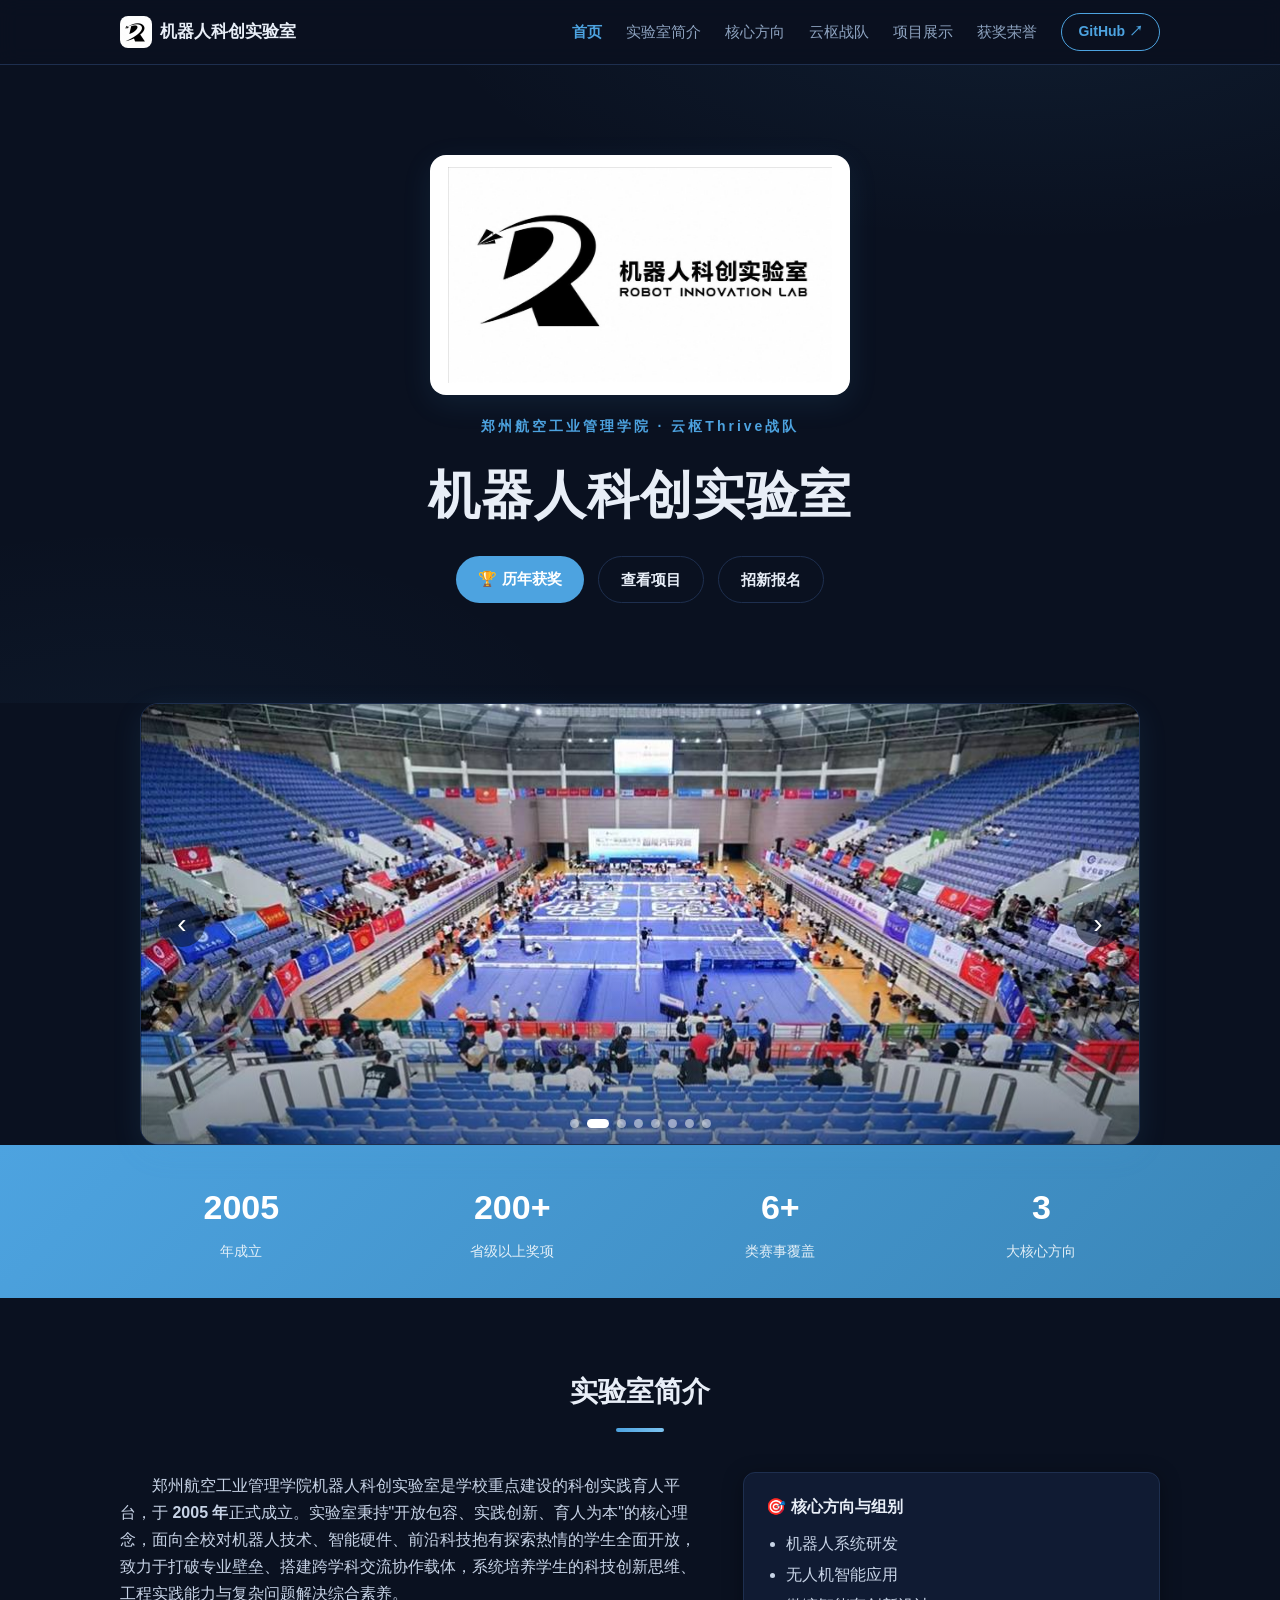
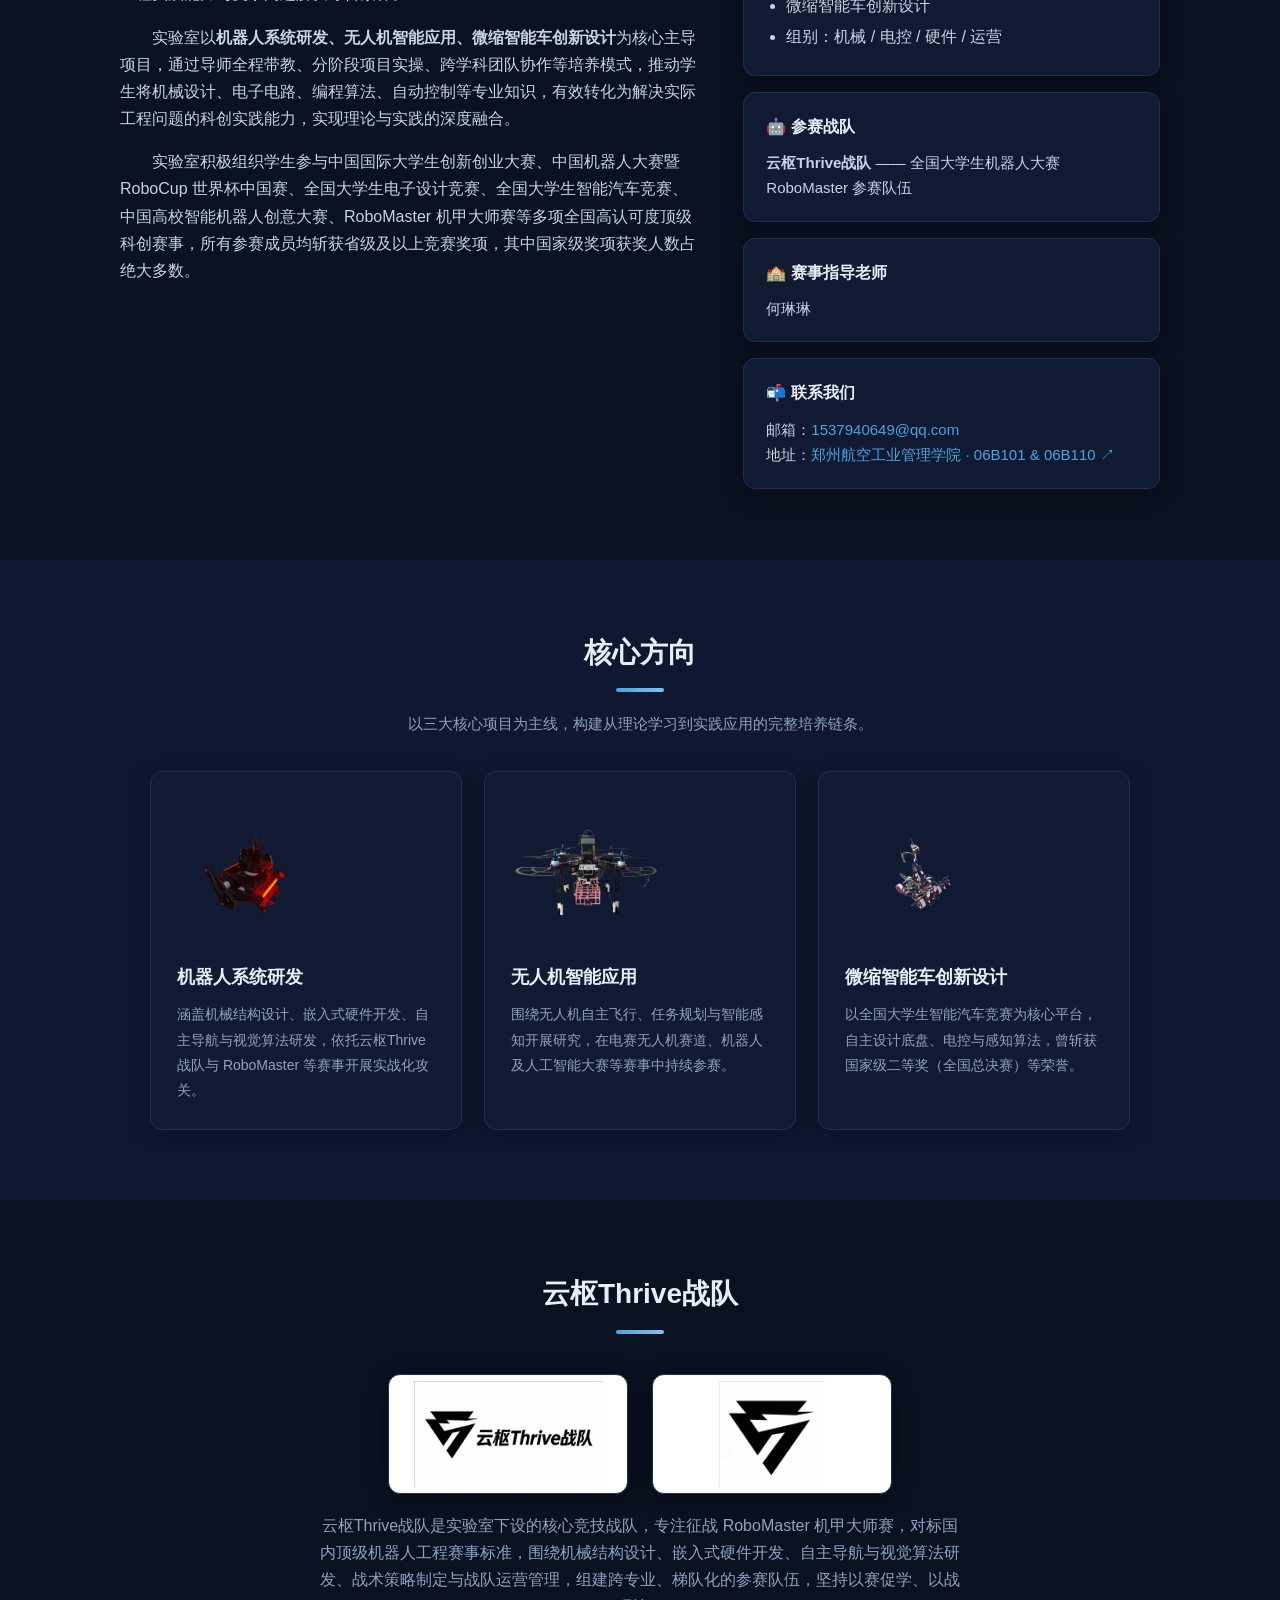
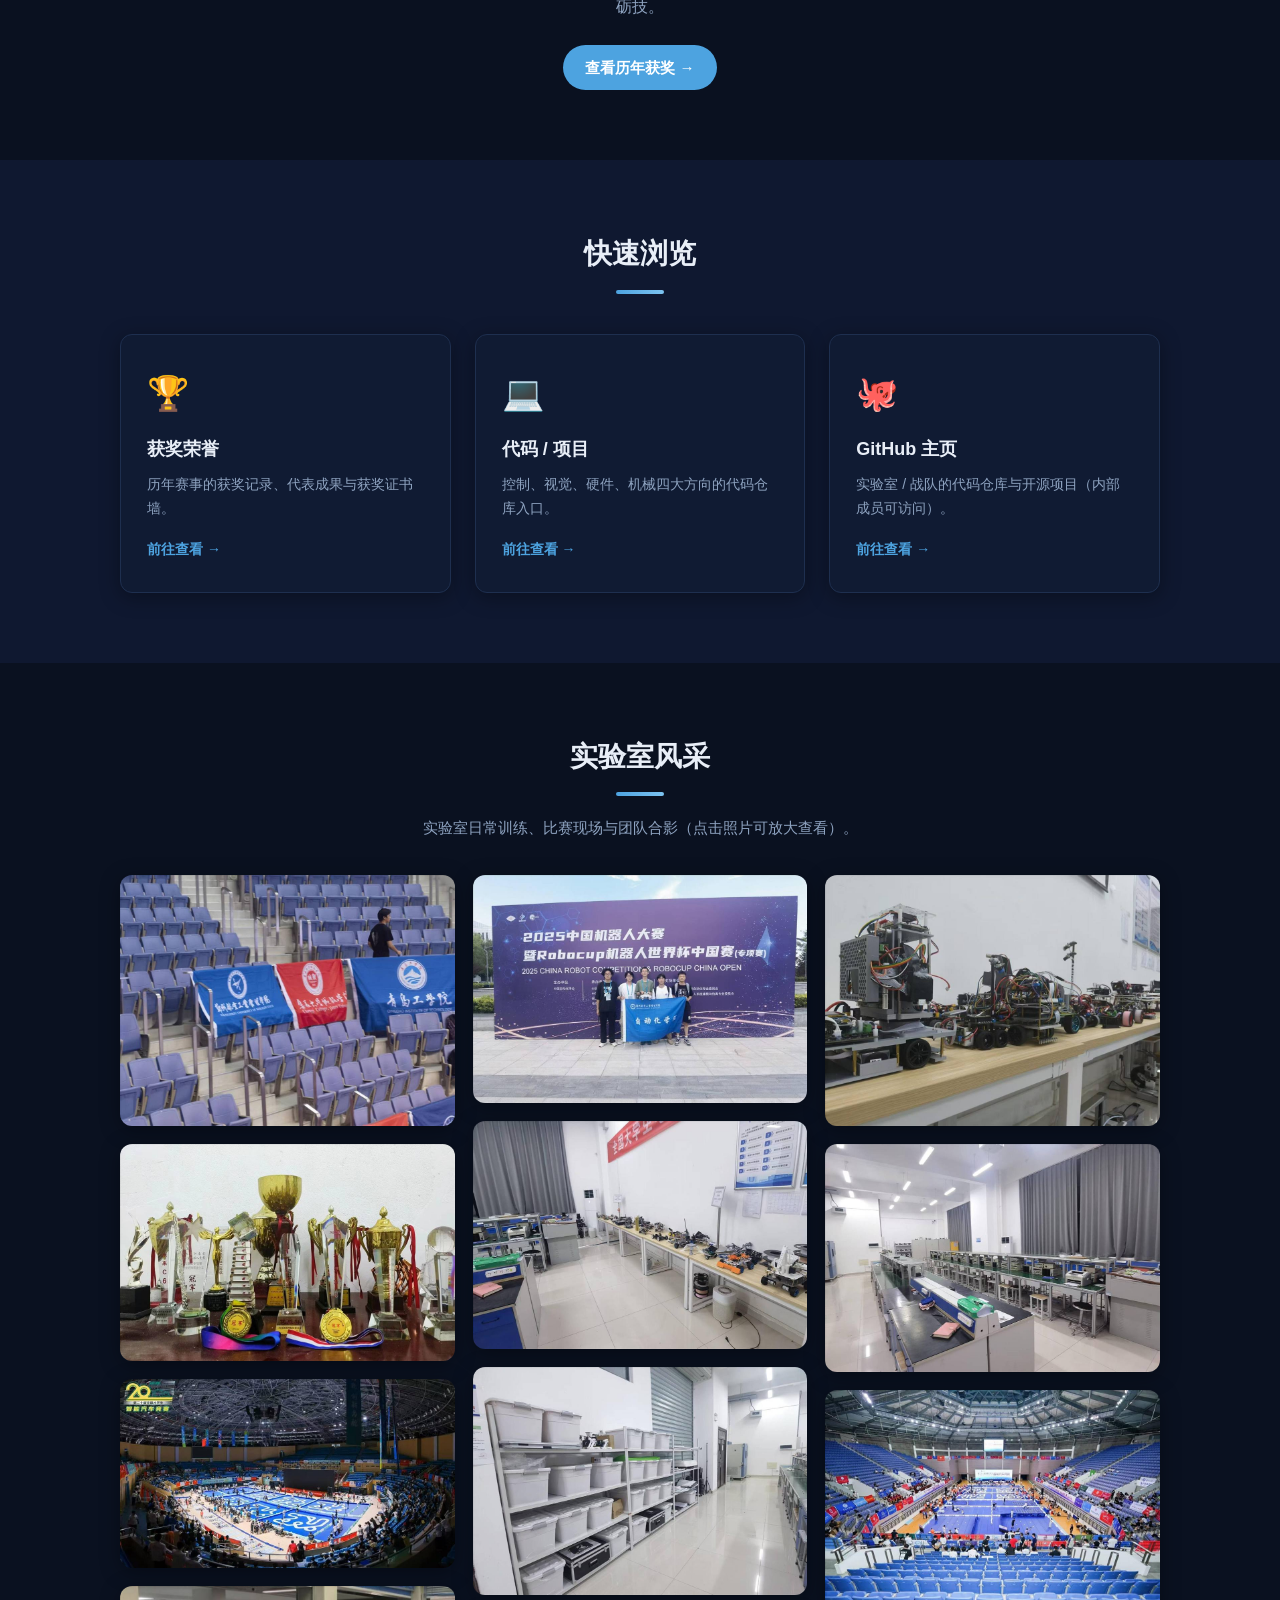
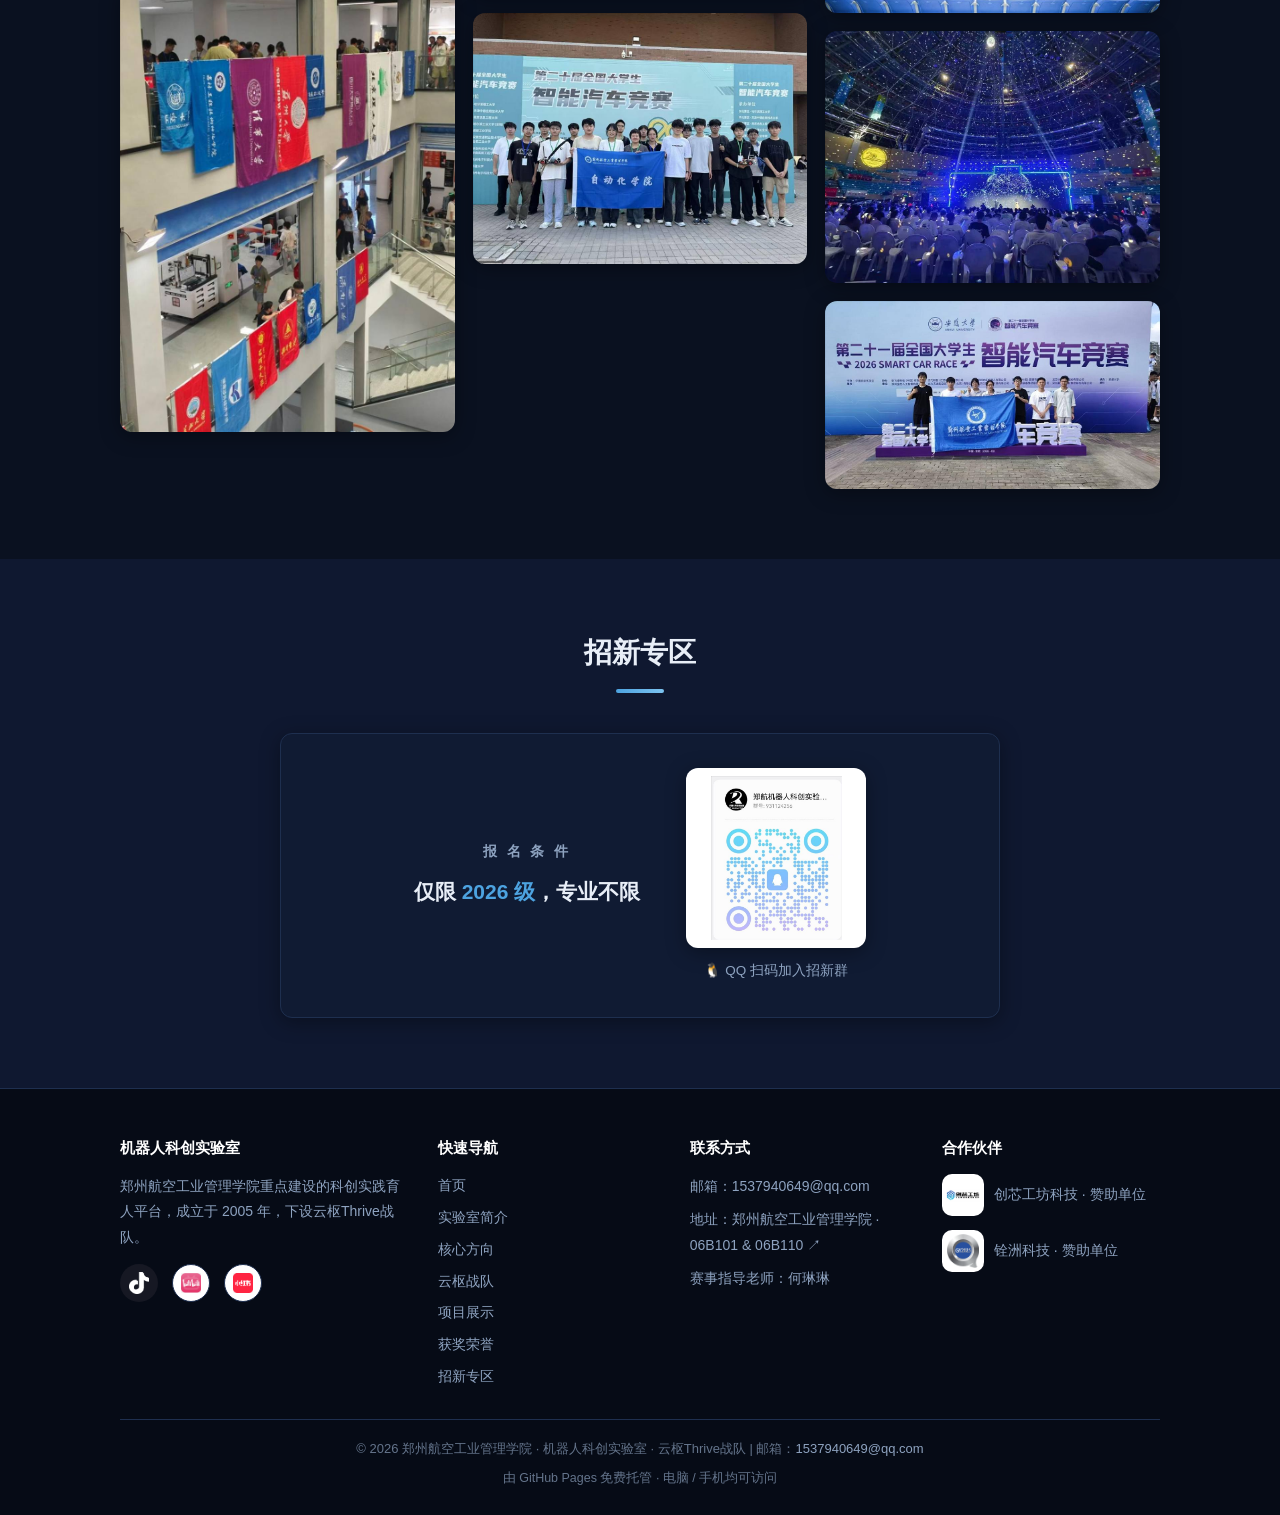
==== commit 044e0c5c: "perf: 图片按显示尺寸重压(7.7MB→4.5MB)，轮播/页脚logo懒加载，首图优先加载" ====
--- a/index.html
+++ b/index.html
@@ -9,7 +9,7 @@
   <meta property="og:description" content="郑州航空工业管理学院机器人科创实验室：成立于2005年，下设云枢Thrive战队，专注机器人研发、无人机与智能车创新。">
   <meta property="og:image" content="https://L-droid-dev.github.io/lab-website/assets/img/lab-logo-1.jpg">
   <title>机器人科创实验室 - 首页</title>
-  <link rel="stylesheet" href="css/style.css?v=20260907b">
+  <link rel="stylesheet" href="css/style.css?v=20260907c">
   <link rel="icon" type="image/png" href="assets/favicon.png">
 </head>
 <body>
@@ -55,14 +55,14 @@
     <div class="carousel-viewport">
       <div class="carousel-track" id="carouselTrack">
         <!-- 👇 要换图片：改 src，或整行复制添加新的一张（轮播用图已排除不适宜展示的照片） -->
-        <div class="carousel-slide"><img src="assets/img/gallery/607e001447861a676bf36ca4508459f2.jpg" alt="实验室风采"></div>
-        <div class="carousel-slide"><img src="assets/img/gallery/a2d56725ee9b1a7707529a81a268dfa0.jpg" alt="实验室风采"></div>
-        <div class="carousel-slide"><img src="assets/img/gallery/62ab1aff81f277ed5088214ea40089f0.jpg" alt="实验室风采"></div>
-        <div class="carousel-slide"><img src="assets/img/gallery/91e95498a0add13bedb8a5702f8fd29b.jpg" alt="实验室风采"></div>
-        <div class="carousel-slide"><img src="assets/img/gallery/8777b4212da26a26c0a91464d5ec68a4.jpg" alt="实验室风采"></div>
-        <div class="carousel-slide"><img src="assets/img/gallery/d7f4097d9269c1f4470c38bf7f187c0d.jpg" alt="实验室风采"></div>
-        <div class="carousel-slide"><img src="assets/img/gallery/955fe43c29093548200f99c9860f1082.jpg" alt="实验室风采"></div>
-        <div class="carousel-slide"><img src="assets/img/gallery/f1ce89382551fb1b0a209bb2c7991d9e.jpg" alt="实验室风采"></div>
+        <div class="carousel-slide"><img src="assets/img/gallery/607e001447861a676bf36ca4508459f2.jpg" alt="实验室风采" fetchpriority="high"></div>
+        <div class="carousel-slide"><img src="assets/img/gallery/a2d56725ee9b1a7707529a81a268dfa0.jpg" alt="实验室风采" loading="lazy"></div>
+        <div class="carousel-slide"><img src="assets/img/gallery/62ab1aff81f277ed5088214ea40089f0.jpg" alt="实验室风采" loading="lazy"></div>
+        <div class="carousel-slide"><img src="assets/img/gallery/91e95498a0add13bedb8a5702f8fd29b.jpg" alt="实验室风采" loading="lazy"></div>
+        <div class="carousel-slide"><img src="assets/img/gallery/8777b4212da26a26c0a91464d5ec68a4.jpg" alt="实验室风采" loading="lazy"></div>
+        <div class="carousel-slide"><img src="assets/img/gallery/d7f4097d9269c1f4470c38bf7f187c0d.jpg" alt="实验室风采" loading="lazy"></div>
+        <div class="carousel-slide"><img src="assets/img/gallery/955fe43c29093548200f99c9860f1082.jpg" alt="实验室风采" loading="lazy"></div>
+        <div class="carousel-slide"><img src="assets/img/gallery/f1ce89382551fb1b0a209bb2c7991d9e.jpg" alt="实验室风采" loading="lazy"></div>
       </div>
     </div>
     <button class="carousel-btn prev" aria-label="上一张">‹</button>
@@ -260,11 +260,11 @@
           <h4>合作伙伴</h4>
           <div class="footer-partners">
             <div class="footer-partner">
-              <img src="assets/img/partner-chuangxin.png" alt="创芯工坊 logo">
+              <img src="assets/img/partner-chuangxin.png" alt="创芯工坊 logo" loading="lazy">
               <span>创芯工坊科技 · 赞助单位</span>
             </div>
             <div class="footer-partner">
-              <img src="assets/img/partner-quanzhou.png" alt="铨洲科技 logo">
+              <img src="assets/img/partner-quanzhou.png" alt="铨洲科技 logo" loading="lazy">
               <span>铨洲科技 · 赞助单位</span>
             </div>
           </div>
@@ -284,6 +284,6 @@
     <p id="lightboxCaption" class="lightbox-caption"></p>
   </div>
 
-  <script src="js/main.js?v=20260907b"></script>
+  <script src="js/main.js?v=20260907c"></script>
 </body>
 </html>
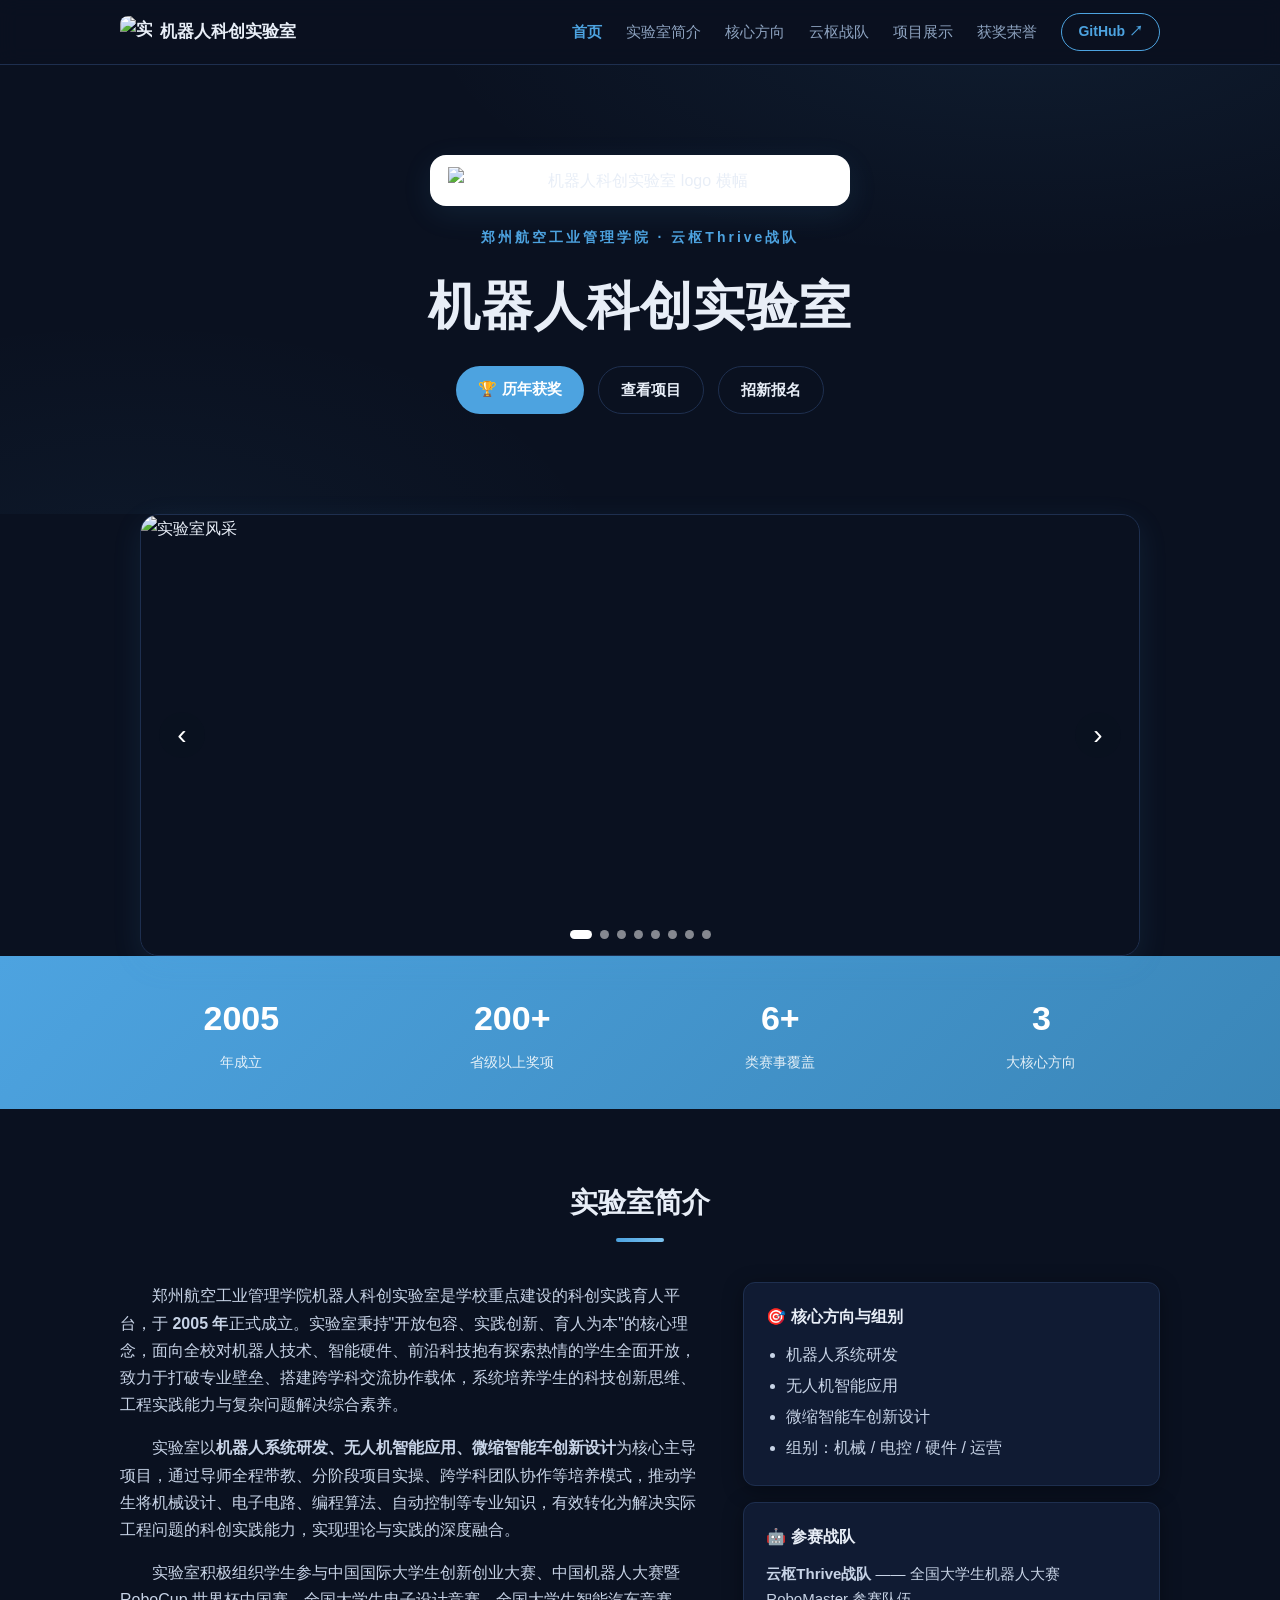
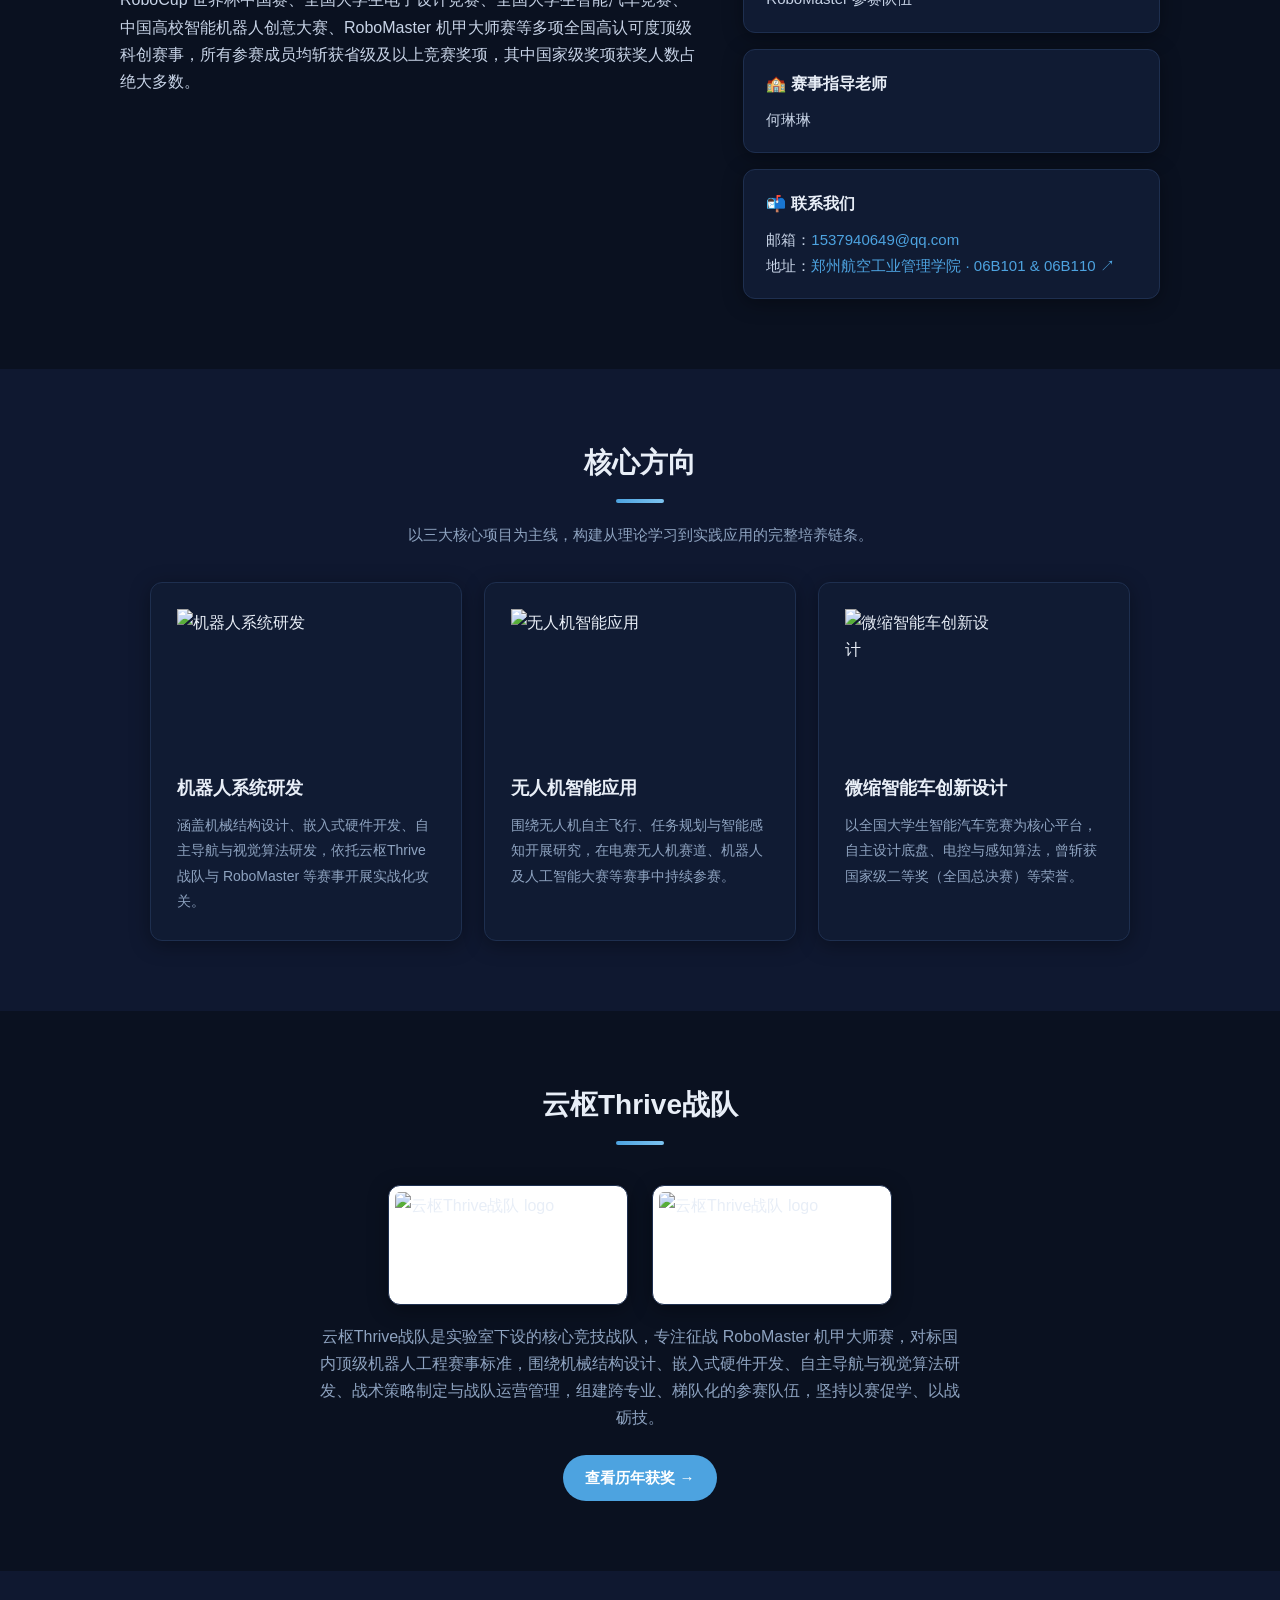
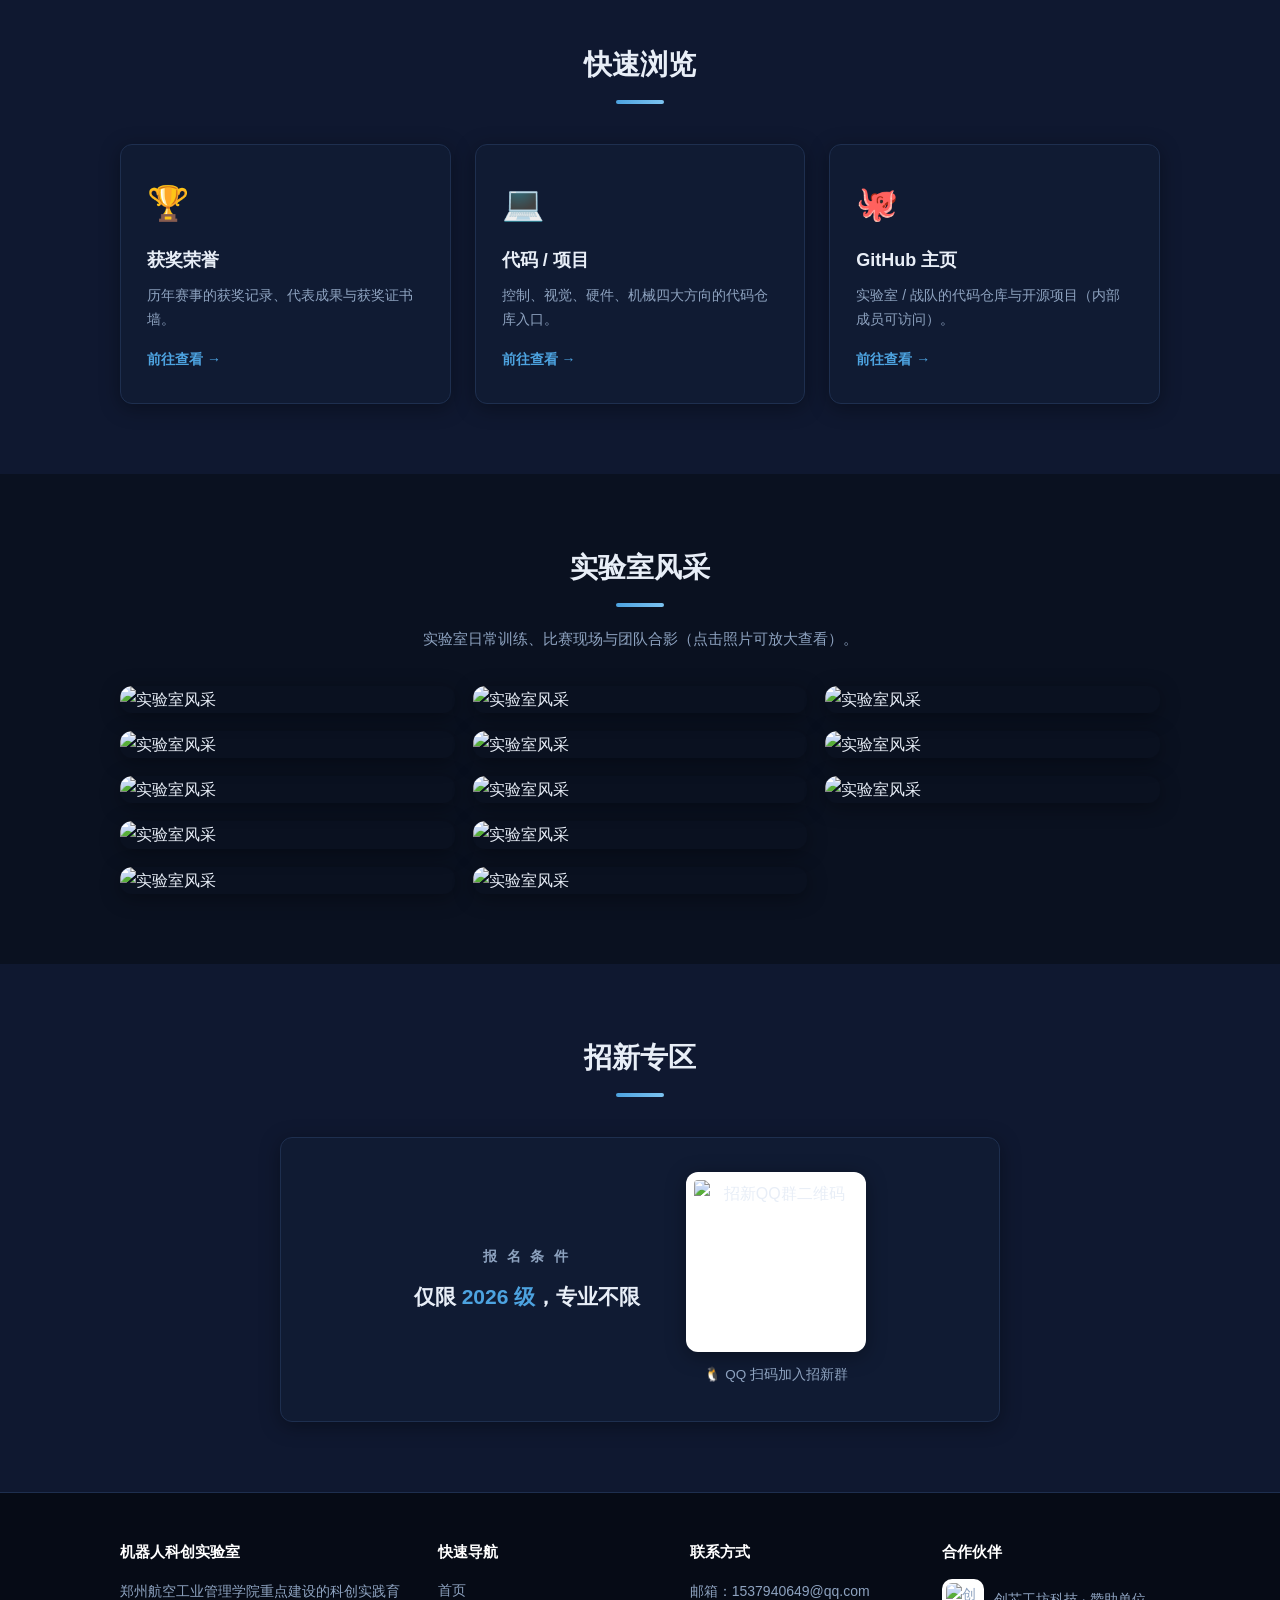
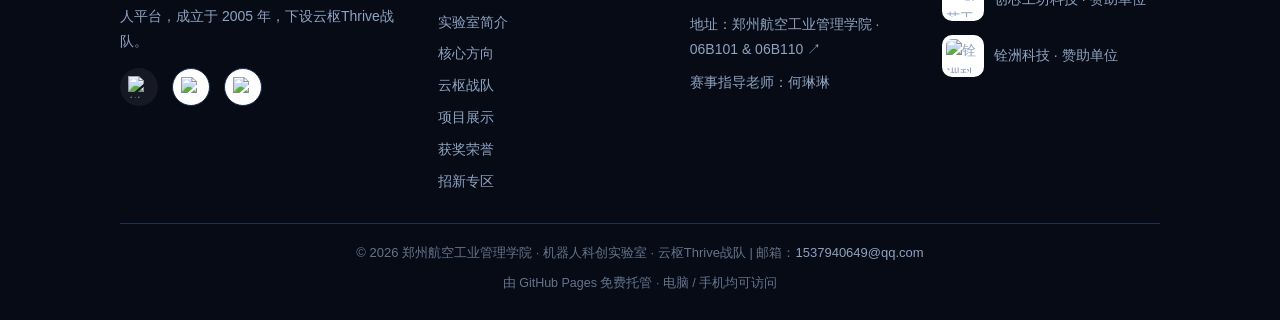
==== commit 897496ff: "perf: 图片全部迁移到腾讯云COS（国内秒开，106处引用）" ====
--- a/index.html
+++ b/index.html
@@ -9,7 +9,7 @@
   <meta property="og:description" content="郑州航空工业管理学院机器人科创实验室：成立于2005年，下设云枢Thrive战队，专注机器人研发、无人机与智能车创新。">
   <meta property="og:image" content="https://L-droid-dev.github.io/lab-website/assets/img/lab-logo-1.jpg">
   <title>机器人科创实验室 - 首页</title>
-  <link rel="stylesheet" href="css/style.css?v=20260907c">
+  <link rel="stylesheet" href="css/style.css?v=20260922">
   <link rel="icon" type="image/png" href="assets/favicon.png">
 </head>
 <body>
@@ -18,7 +18,7 @@
   <header class="navbar">
     <div class="container nav-inner">
       <a href="index.html" class="brand">
-        <img src="assets/img/lab-logo-1.jpg" alt="实验室 logo" class="brand-logo">
+        <img src="https://zua-lab-img-1479642397.cos.ap-beijing.myqcloud.com/assets/img/lab-logo-1.jpg" alt="实验室 logo" class="brand-logo">
         机器人科创实验室
       </a>
       <button class="nav-toggle" id="navToggle" aria-label="打开菜单">
@@ -39,7 +39,7 @@
   <!-- ===== 首屏 Hero ===== -->
   <section class="hero">
     <div class="container">
-      <img src="assets/img/lab-logo-2.jpg" alt="机器人科创实验室 logo 横幅" class="hero-banner">
+      <img src="https://zua-lab-img-1479642397.cos.ap-beijing.myqcloud.com/assets/img/lab-logo-2.jpg" alt="机器人科创实验室 logo 横幅" class="hero-banner">
       <p class="hero-eyebrow">郑州航空工业管理学院 · 云枢Thrive战队</p>
       <h1 class="hero-title">机器人科创实验室</h1>
       <div class="hero-actions">
@@ -55,14 +55,14 @@
     <div class="carousel-viewport">
       <div class="carousel-track" id="carouselTrack">
         <!-- 👇 要换图片：改 src，或整行复制添加新的一张（轮播用图已排除不适宜展示的照片） -->
-        <div class="carousel-slide"><img src="assets/img/gallery/607e001447861a676bf36ca4508459f2.jpg" alt="实验室风采" fetchpriority="high"></div>
-        <div class="carousel-slide"><img src="assets/img/gallery/a2d56725ee9b1a7707529a81a268dfa0.jpg" alt="实验室风采" loading="lazy"></div>
-        <div class="carousel-slide"><img src="assets/img/gallery/62ab1aff81f277ed5088214ea40089f0.jpg" alt="实验室风采" loading="lazy"></div>
-        <div class="carousel-slide"><img src="assets/img/gallery/91e95498a0add13bedb8a5702f8fd29b.jpg" alt="实验室风采" loading="lazy"></div>
-        <div class="carousel-slide"><img src="assets/img/gallery/8777b4212da26a26c0a91464d5ec68a4.jpg" alt="实验室风采" loading="lazy"></div>
-        <div class="carousel-slide"><img src="assets/img/gallery/d7f4097d9269c1f4470c38bf7f187c0d.jpg" alt="实验室风采" loading="lazy"></div>
-        <div class="carousel-slide"><img src="assets/img/gallery/955fe43c29093548200f99c9860f1082.jpg" alt="实验室风采" loading="lazy"></div>
-        <div class="carousel-slide"><img src="assets/img/gallery/f1ce89382551fb1b0a209bb2c7991d9e.jpg" alt="实验室风采" loading="lazy"></div>
+        <div class="carousel-slide"><img src="https://zua-lab-img-1479642397.cos.ap-beijing.myqcloud.com/assets/img/gallery/607e001447861a676bf36ca4508459f2.jpg" alt="实验室风采" fetchpriority="high"></div>
+        <div class="carousel-slide"><img src="https://zua-lab-img-1479642397.cos.ap-beijing.myqcloud.com/assets/img/gallery/a2d56725ee9b1a7707529a81a268dfa0.jpg" alt="实验室风采" loading="lazy"></div>
+        <div class="carousel-slide"><img src="https://zua-lab-img-1479642397.cos.ap-beijing.myqcloud.com/assets/img/gallery/62ab1aff81f277ed5088214ea40089f0.jpg" alt="实验室风采" loading="lazy"></div>
+        <div class="carousel-slide"><img src="https://zua-lab-img-1479642397.cos.ap-beijing.myqcloud.com/assets/img/gallery/91e95498a0add13bedb8a5702f8fd29b.jpg" alt="实验室风采" loading="lazy"></div>
+        <div class="carousel-slide"><img src="https://zua-lab-img-1479642397.cos.ap-beijing.myqcloud.com/assets/img/gallery/8777b4212da26a26c0a91464d5ec68a4.jpg" alt="实验室风采" loading="lazy"></div>
+        <div class="carousel-slide"><img src="https://zua-lab-img-1479642397.cos.ap-beijing.myqcloud.com/assets/img/gallery/d7f4097d9269c1f4470c38bf7f187c0d.jpg" alt="实验室风采" loading="lazy"></div>
+        <div class="carousel-slide"><img src="https://zua-lab-img-1479642397.cos.ap-beijing.myqcloud.com/assets/img/gallery/955fe43c29093548200f99c9860f1082.jpg" alt="实验室风采" loading="lazy"></div>
+        <div class="carousel-slide"><img src="https://zua-lab-img-1479642397.cos.ap-beijing.myqcloud.com/assets/img/gallery/f1ce89382551fb1b0a209bb2c7991d9e.jpg" alt="实验室风采" loading="lazy"></div>
       </div>
     </div>
     <button class="carousel-btn prev" aria-label="上一张">‹</button>
@@ -125,17 +125,17 @@
       <p class="section-sub">以三大核心项目为主线，构建从理论学习到实践应用的完整培养链条。</p>
       <div class="dir-grid">
         <div class="dir-card">
-          <img src="assets/img/dir-robot.png" alt="机器人系统研发" class="dir-img" loading="lazy">
+          <img src="https://zua-lab-img-1479642397.cos.ap-beijing.myqcloud.com/assets/img/dir-robot.png" alt="机器人系统研发" class="dir-img" loading="lazy">
           <h3>机器人系统研发</h3>
           <p>涵盖机械结构设计、嵌入式硬件开发、自主导航与视觉算法研发，依托云枢Thrive战队与 RoboMaster 等赛事开展实战化攻关。</p>
         </div>
         <div class="dir-card">
-          <img src="assets/img/dir-drone.png" alt="无人机智能应用" class="dir-img" loading="lazy">
+          <img src="https://zua-lab-img-1479642397.cos.ap-beijing.myqcloud.com/assets/img/dir-drone.png" alt="无人机智能应用" class="dir-img" loading="lazy">
           <h3>无人机智能应用</h3>
           <p>围绕无人机自主飞行、任务规划与智能感知开展研究，在电赛无人机赛道、机器人及人工智能大赛等赛事中持续参赛。</p>
         </div>
         <div class="dir-card">
-          <img src="assets/img/dir-car.png" alt="微缩智能车创新设计" class="dir-img" loading="lazy">
+          <img src="https://zua-lab-img-1479642397.cos.ap-beijing.myqcloud.com/assets/img/dir-car.png" alt="微缩智能车创新设计" class="dir-img" loading="lazy">
           <h3>微缩智能车创新设计</h3>
           <p>以全国大学生智能汽车竞赛为核心平台，自主设计底盘、电控与感知算法，曾斩获国家级二等奖（全国总决赛）等荣誉。</p>
         </div>
@@ -148,8 +148,8 @@
     <div class="container">
       <h2 class="section-title">云枢Thrive战队</h2>
       <div class="team-logos">
-        <img src="assets/img/team-logo-1.jpg" alt="云枢Thrive战队 logo" class="team-logo" loading="lazy">
-        <img src="assets/img/team-logo-2.jpg" alt="云枢Thrive战队 logo" class="team-logo" loading="lazy">
+        <img src="https://zua-lab-img-1479642397.cos.ap-beijing.myqcloud.com/assets/img/team-logo-1.jpg" alt="云枢Thrive战队 logo" class="team-logo" loading="lazy">
+        <img src="https://zua-lab-img-1479642397.cos.ap-beijing.myqcloud.com/assets/img/team-logo-2.jpg" alt="云枢Thrive战队 logo" class="team-logo" loading="lazy">
       </div>
       <p class="team-desc">云枢Thrive战队是实验室下设的核心竞技战队，专注征战 RoboMaster 机甲大师赛，对标国内顶级机器人工程赛事标准，围绕机械结构设计、嵌入式硬件开发、自主导航与视觉算法研发、战术策略制定与战队运营管理，组建跨专业、梯队化的参赛队伍，坚持以赛促学、以战砺技。</p>
       <div class="team-section-center">
@@ -191,19 +191,19 @@
       <h2 class="section-title">实验室风采</h2>
       <p class="section-sub">实验室日常训练、比赛现场与团队合影（点击照片可放大查看）。</p>
       <div class="gallery-masonry">
-        <figure class="gallery-item"><img src="assets/img/gallery/37e8f068929151799fdf192ed905f0a5.jpg" alt="实验室风采" loading="lazy"></figure>
-        <figure class="gallery-item"><img src="assets/img/gallery/607e001447861a676bf36ca4508459f2.jpg" alt="实验室风采" loading="lazy"></figure>
-        <figure class="gallery-item"><img src="assets/img/gallery/62ab1aff81f277ed5088214ea40089f0.jpg" alt="实验室风采" loading="lazy"></figure>
-        <figure class="gallery-item"><img src="assets/img/gallery/6f1604701bdd7dcf270db2752335cc20.jpg" alt="实验室风采" loading="lazy"></figure>
-        <figure class="gallery-item"><img src="assets/img/gallery/78f9bde95ee682f5d24beb70cfaaec24.jpg" alt="实验室风采" loading="lazy"></figure>
-        <figure class="gallery-item"><img src="assets/img/gallery/795cd8607095e0f06ba9655705038f76.jpg" alt="实验室风采" loading="lazy"></figure>
-        <figure class="gallery-item"><img src="assets/img/gallery/7b9f9757324134b3498728c1208ba8ed.jpg" alt="实验室风采" loading="lazy"></figure>
-        <figure class="gallery-item"><img src="assets/img/gallery/8777b4212da26a26c0a91464d5ec68a4.jpg" alt="实验室风采" loading="lazy"></figure>
-        <figure class="gallery-item"><img src="assets/img/gallery/91e95498a0add13bedb8a5702f8fd29b.jpg" alt="实验室风采" loading="lazy"></figure>
-        <figure class="gallery-item"><img src="assets/img/gallery/955fe43c29093548200f99c9860f1082.jpg" alt="实验室风采" loading="lazy"></figure>
-        <figure class="gallery-item"><img src="assets/img/gallery/a2d56725ee9b1a7707529a81a268dfa0.jpg" alt="实验室风采" loading="lazy"></figure>
-        <figure class="gallery-item"><img src="assets/img/gallery/d7f4097d9269c1f4470c38bf7f187c0d.jpg" alt="实验室风采" loading="lazy"></figure>
-        <figure class="gallery-item"><img src="assets/img/gallery/f1ce89382551fb1b0a209bb2c7991d9e.jpg" alt="实验室风采" loading="lazy"></figure>
+        <figure class="gallery-item"><img src="https://zua-lab-img-1479642397.cos.ap-beijing.myqcloud.com/assets/img/gallery/37e8f068929151799fdf192ed905f0a5.jpg" alt="实验室风采" loading="lazy"></figure>
+        <figure class="gallery-item"><img src="https://zua-lab-img-1479642397.cos.ap-beijing.myqcloud.com/assets/img/gallery/607e001447861a676bf36ca4508459f2.jpg" alt="实验室风采" loading="lazy"></figure>
+        <figure class="gallery-item"><img src="https://zua-lab-img-1479642397.cos.ap-beijing.myqcloud.com/assets/img/gallery/62ab1aff81f277ed5088214ea40089f0.jpg" alt="实验室风采" loading="lazy"></figure>
+        <figure class="gallery-item"><img src="https://zua-lab-img-1479642397.cos.ap-beijing.myqcloud.com/assets/img/gallery/6f1604701bdd7dcf270db2752335cc20.jpg" alt="实验室风采" loading="lazy"></figure>
+        <figure class="gallery-item"><img src="https://zua-lab-img-1479642397.cos.ap-beijing.myqcloud.com/assets/img/gallery/78f9bde95ee682f5d24beb70cfaaec24.jpg" alt="实验室风采" loading="lazy"></figure>
+        <figure class="gallery-item"><img src="https://zua-lab-img-1479642397.cos.ap-beijing.myqcloud.com/assets/img/gallery/795cd8607095e0f06ba9655705038f76.jpg" alt="实验室风采" loading="lazy"></figure>
+        <figure class="gallery-item"><img src="https://zua-lab-img-1479642397.cos.ap-beijing.myqcloud.com/assets/img/gallery/7b9f9757324134b3498728c1208ba8ed.jpg" alt="实验室风采" loading="lazy"></figure>
+        <figure class="gallery-item"><img src="https://zua-lab-img-1479642397.cos.ap-beijing.myqcloud.com/assets/img/gallery/8777b4212da26a26c0a91464d5ec68a4.jpg" alt="实验室风采" loading="lazy"></figure>
+        <figure class="gallery-item"><img src="https://zua-lab-img-1479642397.cos.ap-beijing.myqcloud.com/assets/img/gallery/91e95498a0add13bedb8a5702f8fd29b.jpg" alt="实验室风采" loading="lazy"></figure>
+        <figure class="gallery-item"><img src="https://zua-lab-img-1479642397.cos.ap-beijing.myqcloud.com/assets/img/gallery/955fe43c29093548200f99c9860f1082.jpg" alt="实验室风采" loading="lazy"></figure>
+        <figure class="gallery-item"><img src="https://zua-lab-img-1479642397.cos.ap-beijing.myqcloud.com/assets/img/gallery/a2d56725ee9b1a7707529a81a268dfa0.jpg" alt="实验室风采" loading="lazy"></figure>
+        <figure class="gallery-item"><img src="https://zua-lab-img-1479642397.cos.ap-beijing.myqcloud.com/assets/img/gallery/d7f4097d9269c1f4470c38bf7f187c0d.jpg" alt="实验室风采" loading="lazy"></figure>
+        <figure class="gallery-item"><img src="https://zua-lab-img-1479642397.cos.ap-beijing.myqcloud.com/assets/img/gallery/f1ce89382551fb1b0a209bb2c7991d9e.jpg" alt="实验室风采" loading="lazy"></figure>
       </div>
     </div>
   </section>
@@ -218,7 +218,7 @@
           <p>仅限 <strong>2026 级</strong>，专业不限</p>
         </div>
         <div class="recruit-qr-box">
-          <img src="assets/img/d8cf08fcaa5ed83e5030073ff7aa1e8b.jpg" alt="招新QQ群二维码" class="recruit-qr" loading="lazy">
+          <img src="https://zua-lab-img-1479642397.cos.ap-beijing.myqcloud.com/assets/img/d8cf08fcaa5ed83e5030073ff7aa1e8b.jpg" alt="招新QQ群二维码" class="recruit-qr" loading="lazy">
           <p class="recruit-qr-note">🐧 QQ 扫码加入招新群</p>
         </div>
       </div>
@@ -233,9 +233,9 @@
           <h4>机器人科创实验室</h4>
           <p>郑州航空工业管理学院重点建设的科创实践育人平台，成立于 2005 年，下设云枢Thrive战队。</p>
           <div class="social-icons">
-            <a href="https://www.douyin.com/search/53481824595" target="_blank" rel="noopener" class="s-douyin" title="抖音" aria-label="抖音"><img src="assets/img/抖音logo-white.png" alt="抖音"></a>
-            <a href="https://space.bilibili.com/3706972599749395" target="_blank" rel="noopener" class="s-bilibili" title="哔哩哔哩" aria-label="哔哩哔哩"><img src="assets/img/B站logo.jpg" alt="哔哩哔哩"></a>
-            <a href="https://www.xiaohongshu.com/search_result?keyword=49925651854" target="_blank" rel="noopener" class="s-xhs" title="小红书" aria-label="小红书"><img src="assets/img/小红书logo-crop.png" alt="小红书"></a>
+            <a href="https://www.douyin.com/search/53481824595" target="_blank" rel="noopener" class="s-douyin" title="抖音" aria-label="抖音"><img src="https://zua-lab-img-1479642397.cos.ap-beijing.myqcloud.com/assets/img/抖音logo-white.png" alt="抖音"></a>
+            <a href="https://space.bilibili.com/3706972599749395" target="_blank" rel="noopener" class="s-bilibili" title="哔哩哔哩" aria-label="哔哩哔哩"><img src="https://zua-lab-img-1479642397.cos.ap-beijing.myqcloud.com/assets/img/B站logo.jpg" alt="哔哩哔哩"></a>
+            <a href="https://www.xiaohongshu.com/search_result?keyword=49925651854" target="_blank" rel="noopener" class="s-xhs" title="小红书" aria-label="小红书"><img src="https://zua-lab-img-1479642397.cos.ap-beijing.myqcloud.com/assets/img/小红书logo-crop.png" alt="小红书"></a>
           </div>
         </div>
         <div class="footer-col">
@@ -260,11 +260,11 @@
           <h4>合作伙伴</h4>
           <div class="footer-partners">
             <div class="footer-partner">
-              <img src="assets/img/partner-chuangxin.png" alt="创芯工坊 logo" loading="lazy">
+              <img src="https://zua-lab-img-1479642397.cos.ap-beijing.myqcloud.com/assets/img/partner-chuangxin.png" alt="创芯工坊 logo" loading="lazy">
               <span>创芯工坊科技 · 赞助单位</span>
             </div>
             <div class="footer-partner">
-              <img src="assets/img/partner-quanzhou.png" alt="铨洲科技 logo" loading="lazy">
+              <img src="https://zua-lab-img-1479642397.cos.ap-beijing.myqcloud.com/assets/img/partner-quanzhou.png" alt="铨洲科技 logo" loading="lazy">
               <span>铨洲科技 · 赞助单位</span>
             </div>
           </div>
@@ -284,6 +284,6 @@
     <p id="lightboxCaption" class="lightbox-caption"></p>
   </div>
 
-  <script src="js/main.js?v=20260907c"></script>
+  <script src="js/main.js?v=20260922"></script>
 </body>
 </html>
